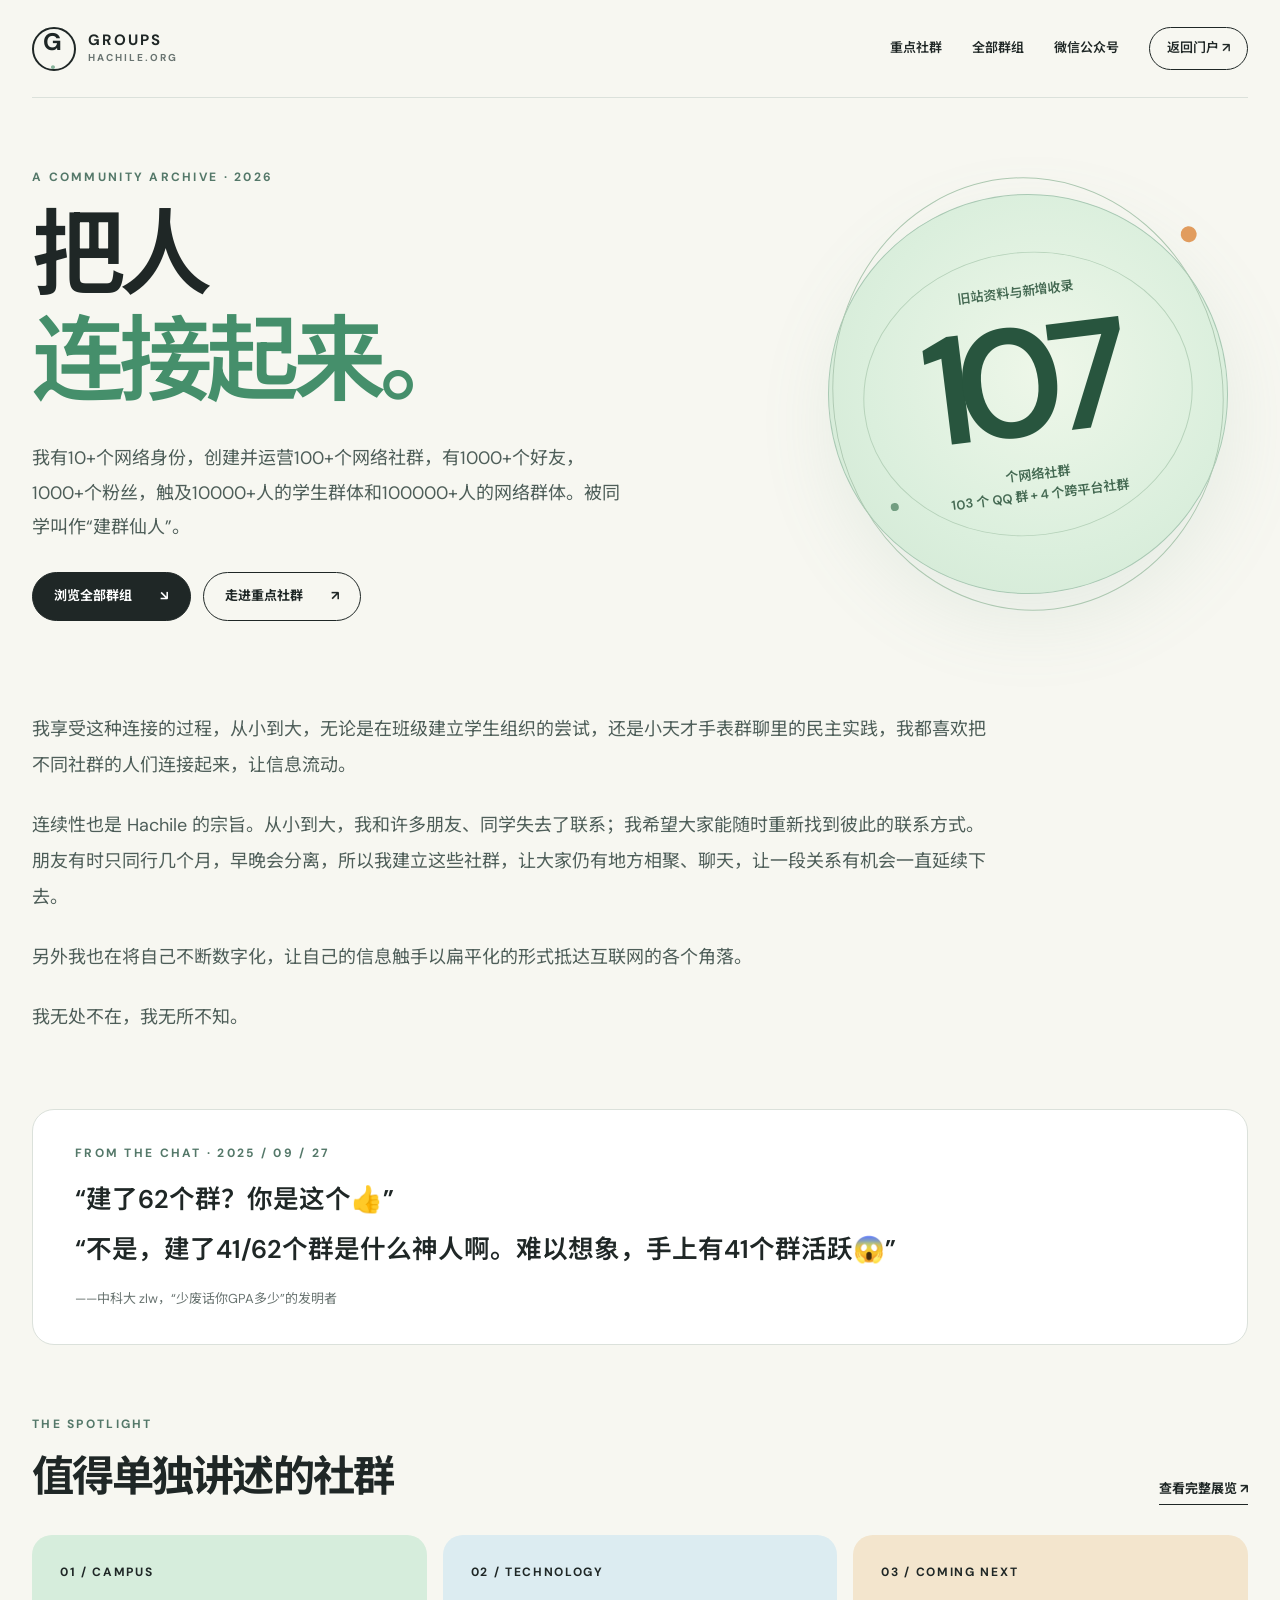
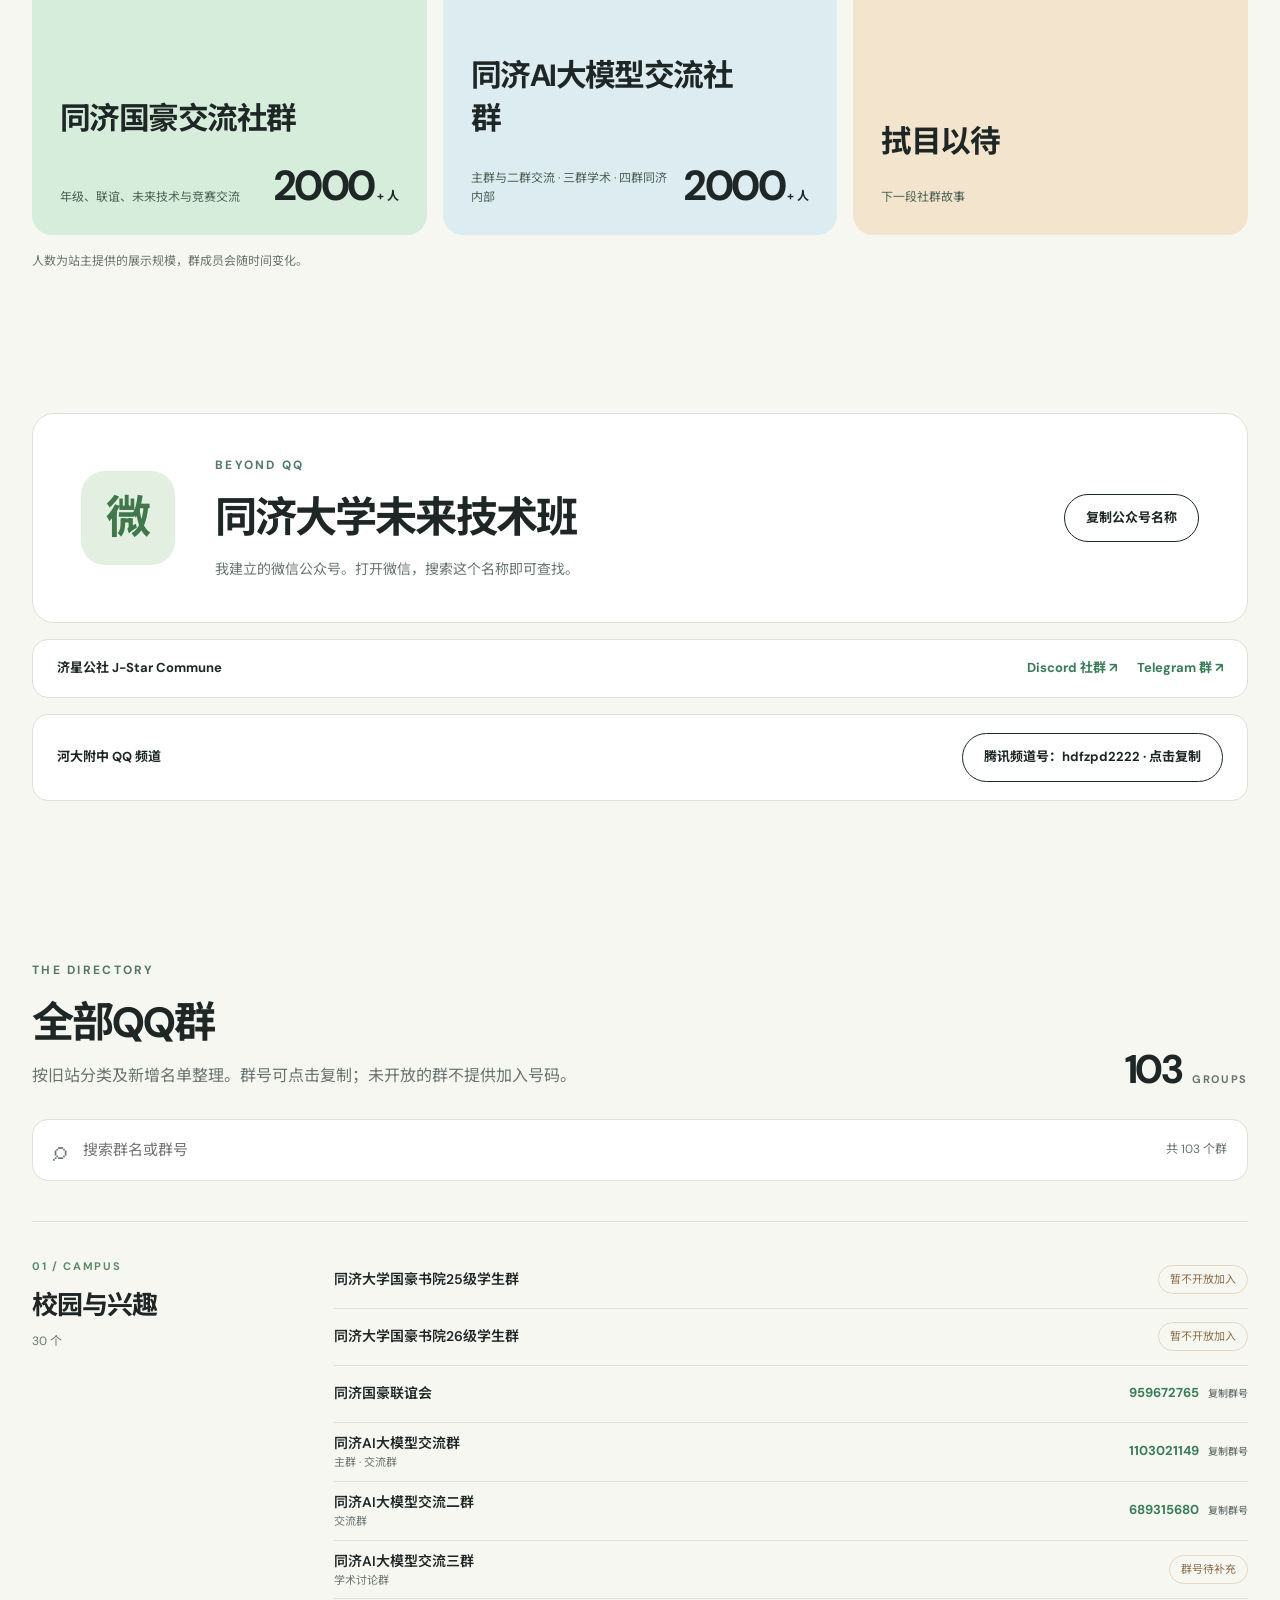
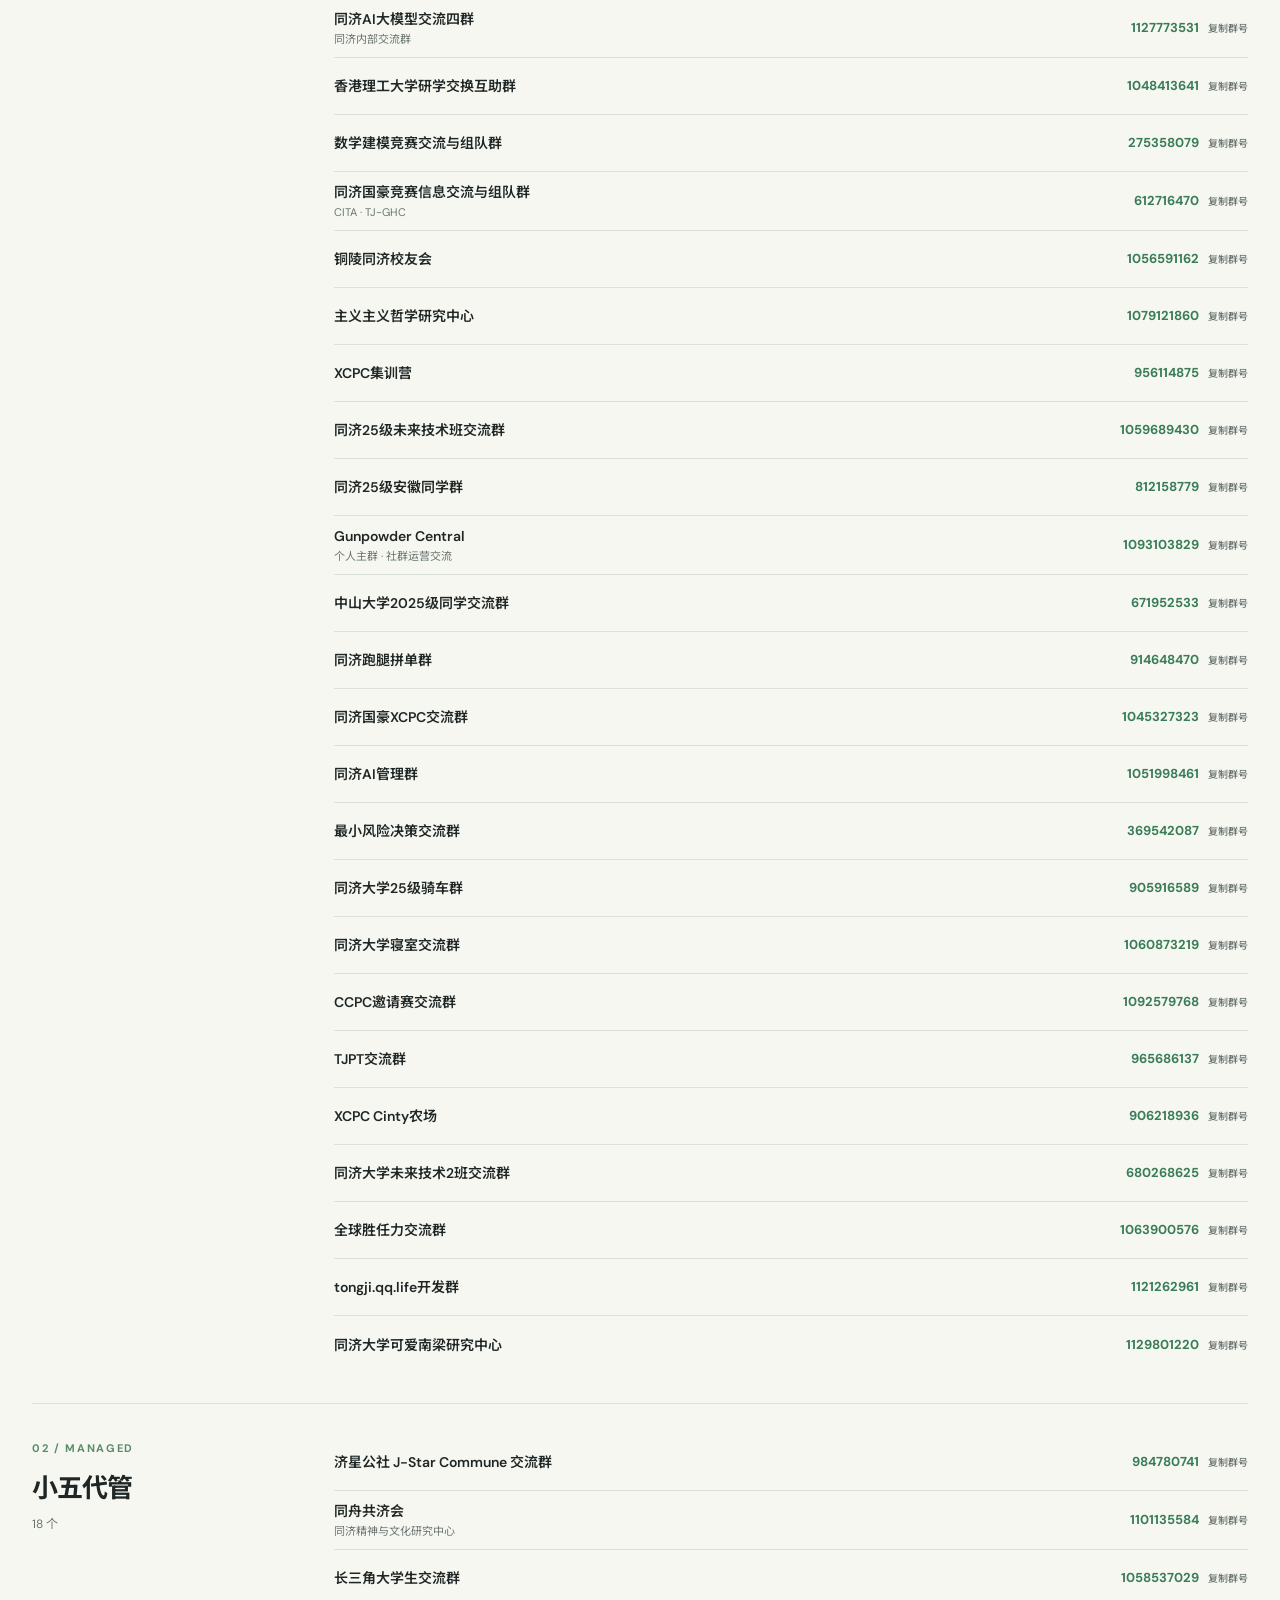
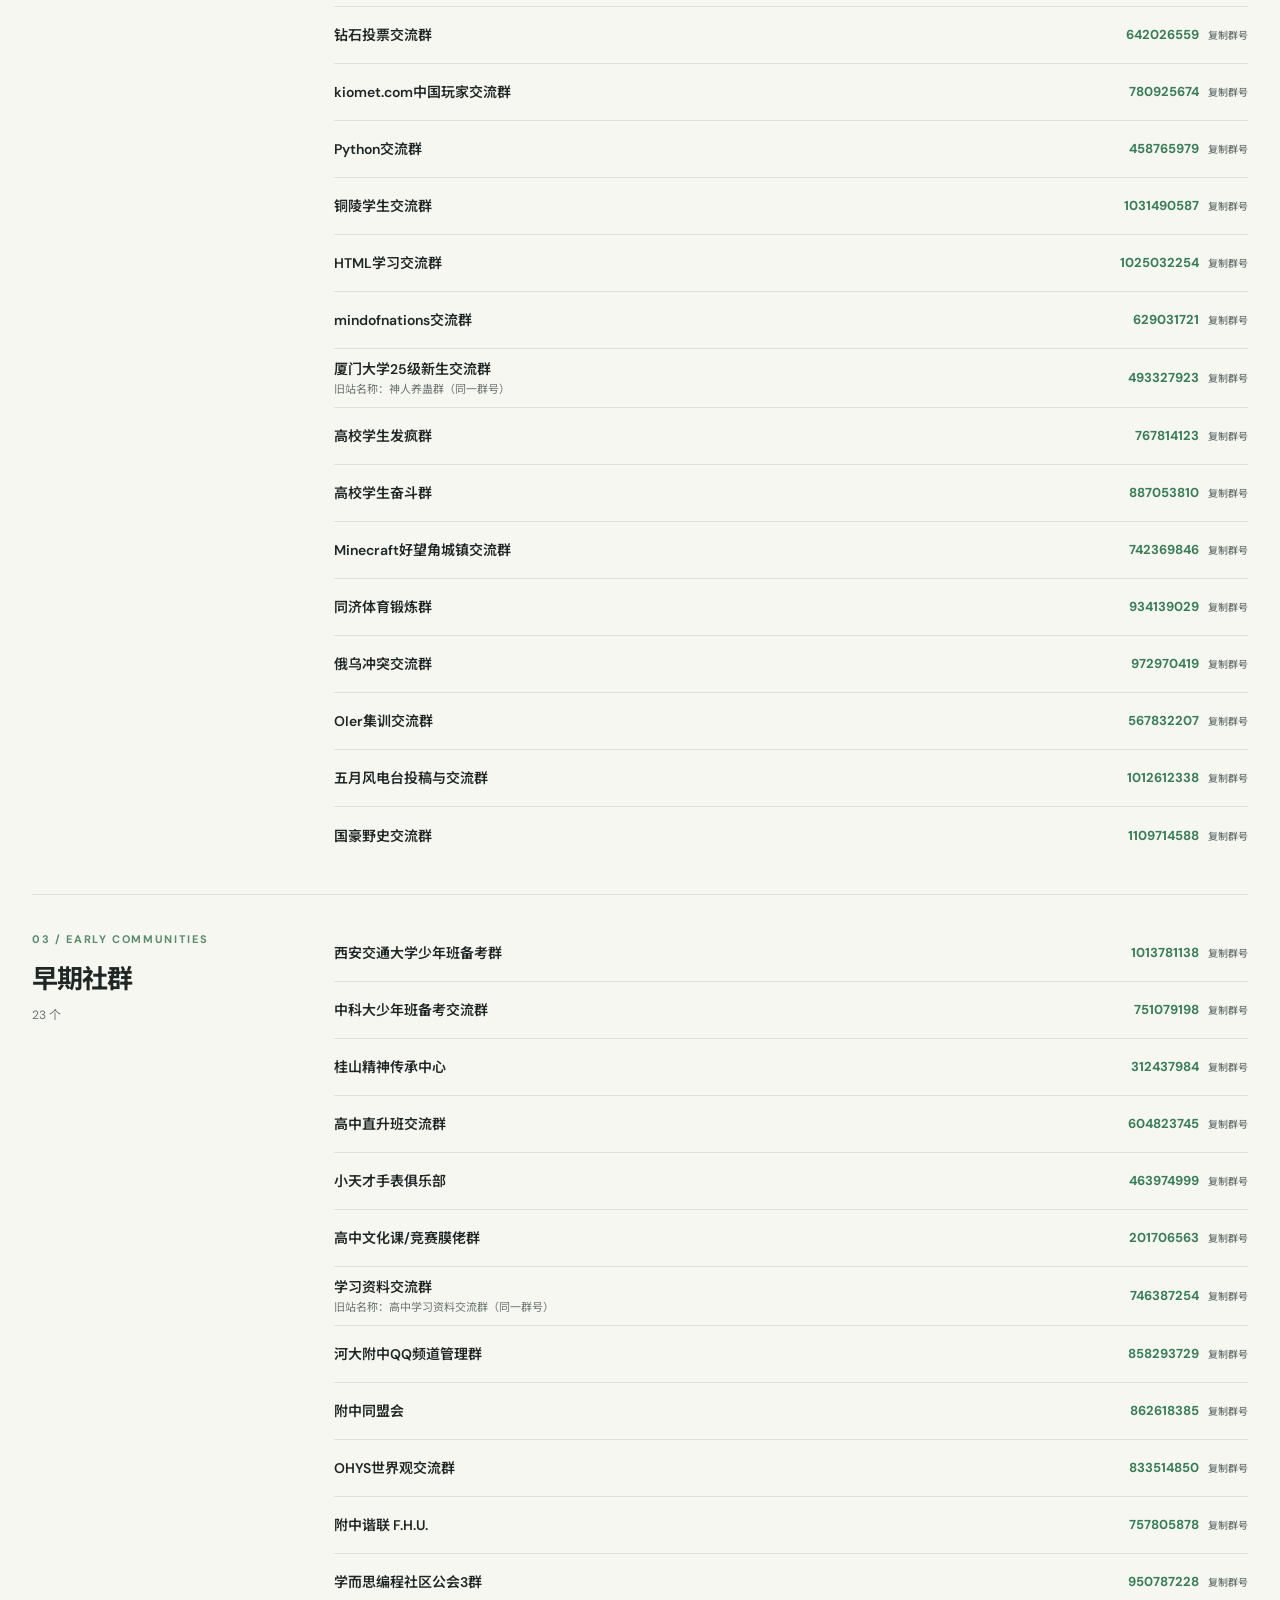
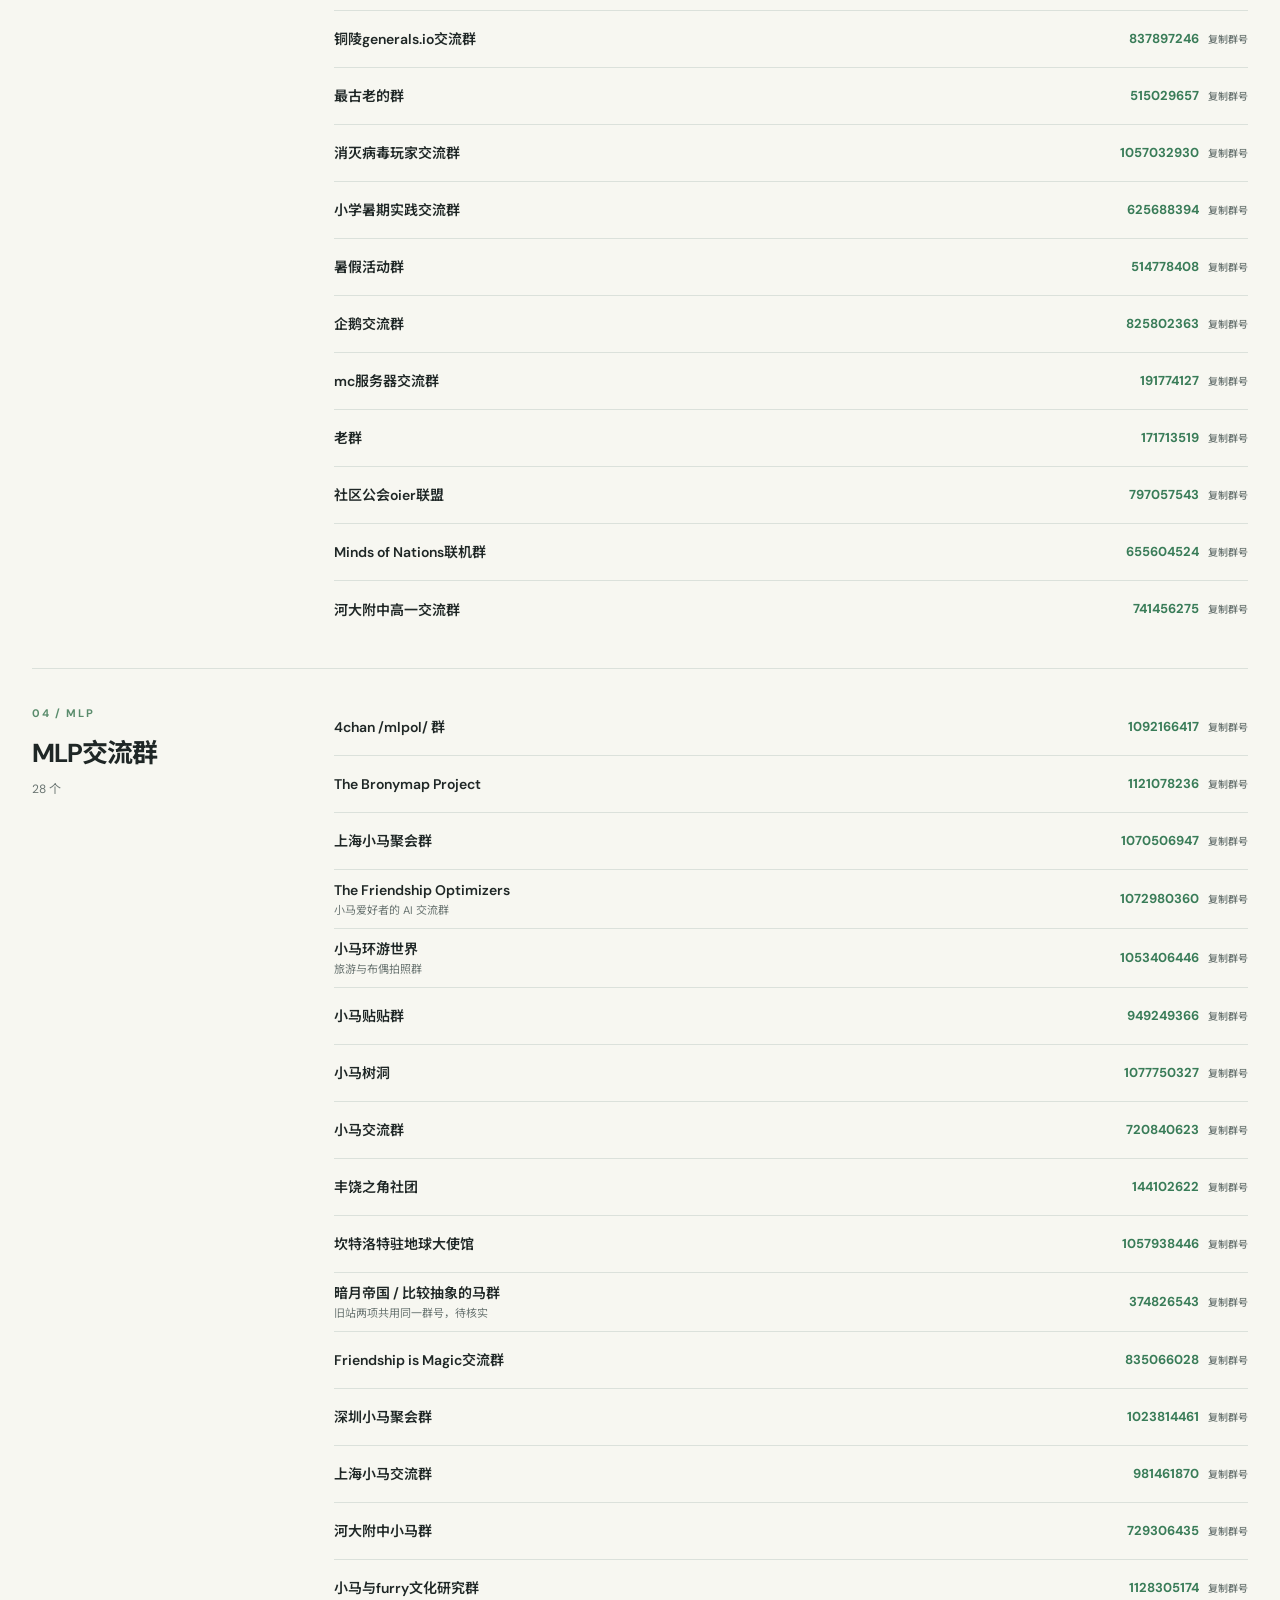
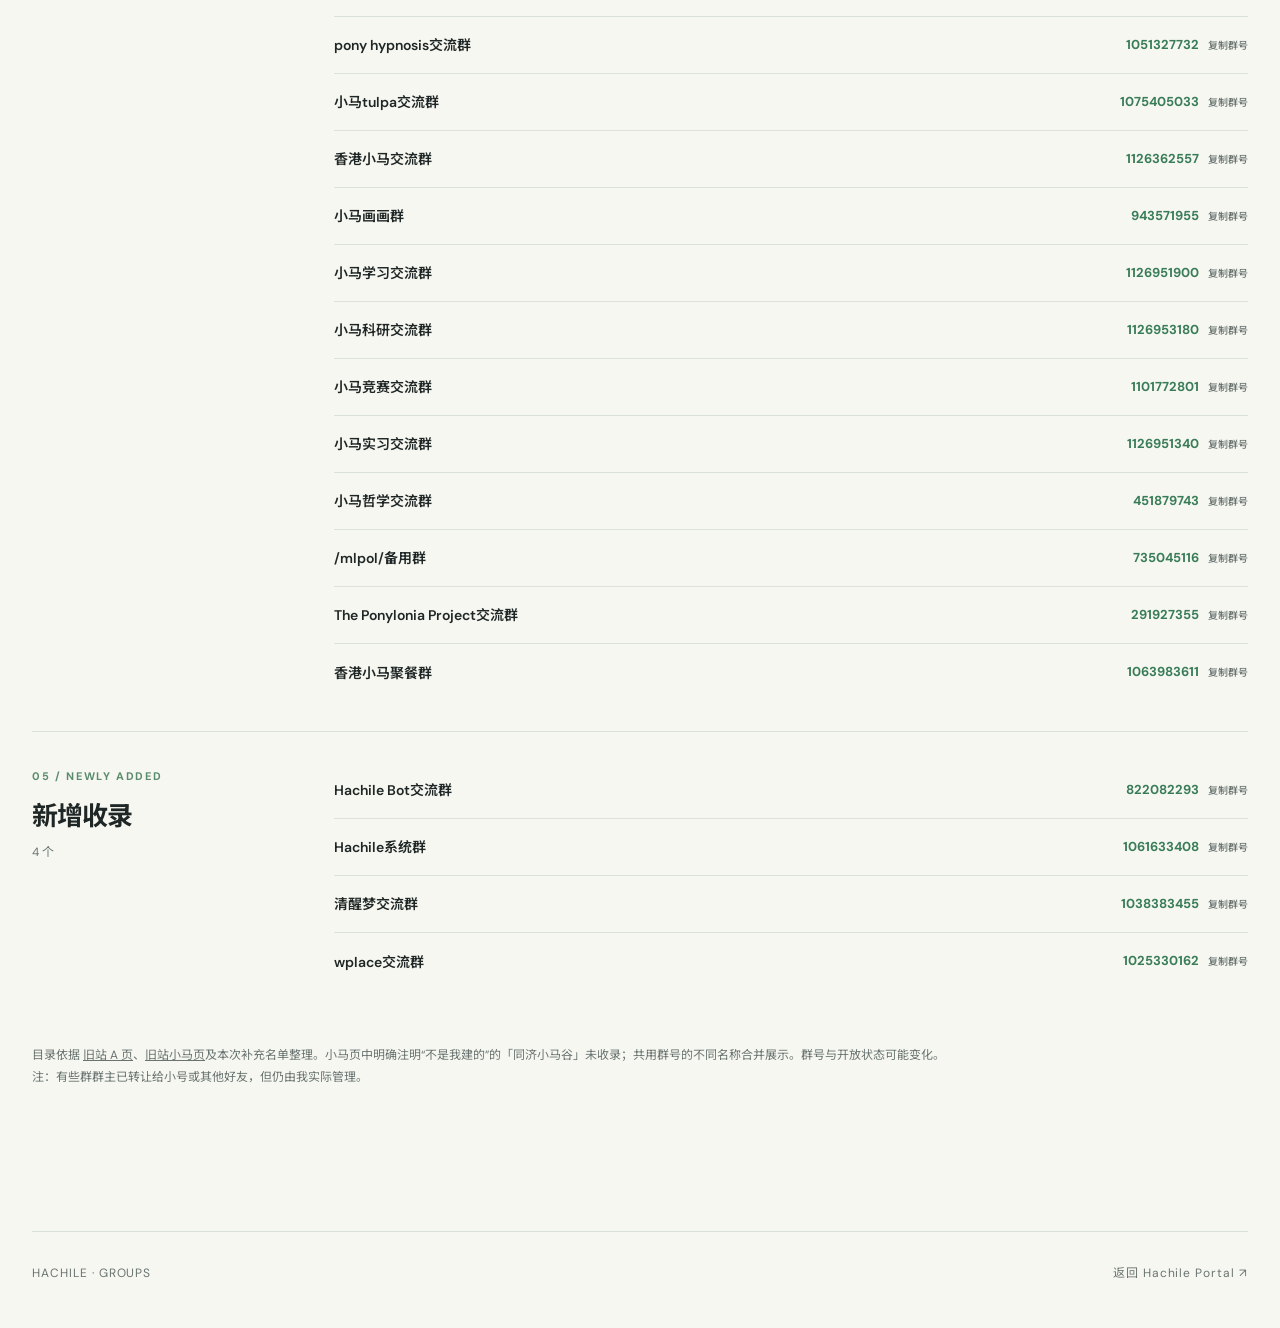
==== index.html @ d42bcf86 "Reorganize community categories and clarify AI group roles" ====
<!doctype html>
<html lang="zh-CN">
<head>
  <meta charset="utf-8">
  <meta name="viewport" content="width=device-width, initial-scale=1">
  <meta name="theme-color" content="#f4f2eb">
  <meta name="description" content="Hachile 建立的网络社群档案：校园、竞赛、兴趣与MLP交流群，另设重点社群展览。">
  <title>网络社群档案 · Hachile</title>
  <link rel="icon" type="image/svg+xml" href="/assets/favicon.svg">
  <link rel="stylesheet" href="/assets/style.css">
  <script src="/assets/app.js" defer></script>
</head>
<body>
  <header class="site-header wrap">
    <a class="brand" href="/" aria-label="网络社群档案首页"><span class="brand-mark">G<span>·</span></span><span>GROUPS<br><small>HACHILE.ORG</small></span></a>
    <nav aria-label="主导航"><a href="/featured/">重点社群</a><a href="#directory">全部群组</a><a href="#wechat">微信公众号</a><a class="home-link" href="https://hachile.org/">返回门户 ↗</a></nav>
  </header>

  <main>
    <section class="hero wrap">
      <div class="hero-copy"><p class="eyebrow">A COMMUNITY ARCHIVE · 2026</p><h1>把人<br><em>连接起来。</em></h1><p class="lead">我有10+个网络身份，创建并运营100+个网络社群，有1000+个好友，1000+个粉丝，触及10000+人的学生群体和100000+人的网络群体。被同学叫作“建群仙人”。</p><div class="hero-actions"><a class="button primary" href="#directory">浏览全部群组 <span>↘</span></a><a class="button secondary" href="/featured/">走进重点社群 <span>↗</span></a></div></div>
      <div class="hero-stat" aria-label="收录 107 个网络社群，包括 103 个 QQ 群和 4 个跨平台社群"><span class="stat-top">旧站资料与新增收录</span><strong>107</strong><span class="stat-bottom">个网络社群<br>103 个 QQ 群 + 4 个跨平台社群</span><span class="stat-orbit" aria-hidden="true"></span></div>
    </section>

    <section class="community-intro wrap" aria-label="社群运营与 Hachile 宗旨">
      <p>我享受这种连接的过程，从小到大，无论是在班级建立学生组织的尝试，还是小天才手表群聊里的民主实践，我都喜欢把不同社群的人们连接起来，让信息流动。</p>
      <p>连续性也是 Hachile 的宗旨。从小到大，我和许多朋友、同学失去了联系；我希望大家能随时重新找到彼此的联系方式。朋友有时只同行几个月，早晚会分离，所以我建立这些社群，让大家仍有地方相聚、聊天，让一段关系有机会一直延续下去。</p>
      <p>另外我也在将自己不断数字化，让自己的信息触手以扁平化的形式抵达互联网的各个角落。</p>
      <p>我无处不在，我无所不知。</p>
    </section>

    <aside class="community-quote wrap" aria-label="朋友对社群运营的评价">
      <p class="eyebrow">FROM THE CHAT · 2025 / 09 / 27</p>
      <blockquote><p>“建了62个群？你是这个👍”</p><p>“不是，建了41/62个群是什么神人啊。难以想象，手上有41个群活跃😱”</p></blockquote>
      <p class="quote-credit">——中科大 zlw，“少废话你GPA多少”的发明者</p>
    </aside>

    <section class="section wrap" id="featured">
      <div class="section-heading"><div><p class="eyebrow">THE SPOTLIGHT</p><h2>值得单独讲述的社群</h2></div><a class="text-link" href="/featured/">查看完整展览 <span>↗</span></a></div>
      <div class="featured-grid">
        <a class="feature-card green" href="/featured/#guohao"><span class="feature-index">01 / CAMPUS</span><strong>同济国豪交流社群</strong><span class="feature-bottom"><span>年级、联谊、未来技术与竞赛交流</span><b>2000<small>+ 人</small></b></span></a>
        <a class="feature-card blue" href="/featured/#ai"><span class="feature-index">02 / TECHNOLOGY</span><strong>同济AI大模型交流社群</strong><span class="feature-bottom"><span>主群与二群交流 · 三群学术 · 四群同济内部</span><b>2000<small>+ 人</small></b></span></a>
        <a class="feature-card orange" href="/featured/#social"><span class="feature-index">03 / COMING NEXT</span><strong>拭目以待</strong><span class="feature-bottom"><span>下一段社群故事</span></span></a>
      </div>
      <p class="note">人数为站主提供的展示规模，群成员会随时间变化。</p>
    </section>

    <section class="section wrap" id="wechat"><div class="wechat-card"><div class="wechat-icon" aria-hidden="true">微</div><div><p class="eyebrow">BEYOND QQ</p><h2>同济大学未来技术班</h2><p>我建立的微信公众号。打开微信，搜索这个名称即可查找。</p></div><button class="button secondary copy-button" type="button" data-copy="同济大学未来技术班">复制公众号名称</button></div>
      <div class="platform-links"><strong>济星公社 J-Star Commune</strong><a href="https://discord.gg/VujQFFxr4" target="_blank" rel="noopener noreferrer">Discord 社群 ↗</a><a href="https://t.me/+WE75QIxg57JlMWNl" target="_blank" rel="noopener noreferrer">Telegram 群 ↗</a></div>
      <div class="platform-links"><strong>河大附中 QQ 频道</strong><button class="button secondary copy-button" type="button" data-copy="hdfzpd2222">腾讯频道号：hdfzpd2222 · 点击复制</button></div>
    </section>

    <section class="section directory-section wrap" id="directory">
      <div class="section-heading"><div><p class="eyebrow">THE DIRECTORY</p><h2>全部QQ群</h2><p>按旧站分类及新增名单整理。群号可点击复制；未开放的群不提供加入号码。</p></div><span class="directory-count">103 <small>GROUPS</small></span></div>
      <label class="search"><span aria-hidden="true">⌕</span><input id="group-search" type="search" placeholder="搜索群名或群号" aria-label="搜索群名或群号" autocomplete="off"><span id="search-count" aria-live="polite">共 103 个群</span></label>

      <div class="category" id="campus"><div class="category-heading"><span>01 / CAMPUS</span><h3>校园与兴趣</h3><small>30 个</small></div><ul class="group-list">
        <li class="group"><span class="group-name">同济大学国豪书院25级学生群</span><span class="closed">暂不开放加入</span></li>
        <li class="group"><span class="group-name">同济大学国豪书院26级学生群</span><span class="closed">暂不开放加入</span></li>
        <li class="group"><span class="group-name">同济国豪联谊会</span><button class="copy-button" type="button" data-copy="959672765">959672765 <small>复制群号</small></button></li>
        <li class="group"><span class="group-name">同济AI大模型交流群 <small>主群 · 交流群</small></span><button class="copy-button" type="button" data-copy="1103021149">1103021149 <small>复制群号</small></button></li>
        <li class="group"><span class="group-name">同济AI大模型交流二群 <small>交流群</small></span><button class="copy-button" type="button" data-copy="689315680">689315680 <small>复制群号</small></button></li>
        <li class="group"><span class="group-name">同济AI大模型交流三群 <small>学术讨论群</small></span><span class="closed">群号待补充</span></li>
        <li class="group"><span class="group-name">同济AI大模型交流四群 <small>同济内部交流群</small></span><button class="copy-button" type="button" data-copy="1127773531">1127773531 <small>复制群号</small></button></li>
        <li class="group"><span class="group-name">香港理工大学研学交换互助群</span><button class="copy-button" type="button" data-copy="1048413641">1048413641 <small>复制群号</small></button></li>
        <li class="group"><span class="group-name">数学建模竞赛交流与组队群</span><button class="copy-button" type="button" data-copy="275358079">275358079 <small>复制群号</small></button></li>
        <li class="group"><span class="group-name">同济国豪竞赛信息交流与组队群 <small>CITA · TJ-GHC</small></span><button class="copy-button" type="button" data-copy="612716470">612716470 <small>复制群号</small></button></li>
        <li class="group"><span class="group-name">铜陵同济校友会</span><button class="copy-button" type="button" data-copy="1056591162">1056591162 <small>复制群号</small></button></li>
        <li class="group"><span class="group-name">主义主义哲学研究中心</span><button class="copy-button" type="button" data-copy="1079121860">1079121860 <small>复制群号</small></button></li>
        <li class="group"><span class="group-name">XCPC集训营</span><button class="copy-button" type="button" data-copy="956114875">956114875 <small>复制群号</small></button></li>
        <li class="group"><span class="group-name">同济25级未来技术班交流群</span><button class="copy-button" type="button" data-copy="1059689430">1059689430 <small>复制群号</small></button></li>
        <li class="group"><span class="group-name">同济25级安徽同学群</span><button class="copy-button" type="button" data-copy="812158779">812158779 <small>复制群号</small></button></li>
        <li class="group"><span class="group-name">Gunpowder Central <small>个人主群 · 社群运营交流</small></span><button class="copy-button" type="button" data-copy="1093103829">1093103829 <small>复制群号</small></button></li>
        <li class="group"><span class="group-name">中山大学2025级同学交流群</span><button class="copy-button" type="button" data-copy="671952533">671952533 <small>复制群号</small></button></li>
        <li class="group"><span class="group-name">同济跑腿拼单群</span><button class="copy-button" type="button" data-copy="914648470">914648470 <small>复制群号</small></button></li>
        <li class="group"><span class="group-name">同济国豪XCPC交流群</span><button class="copy-button" type="button" data-copy="1045327323">1045327323 <small>复制群号</small></button></li>
        <li class="group"><span class="group-name">同济AI管理群</span><button class="copy-button" type="button" data-copy="1051998461">1051998461 <small>复制群号</small></button></li>
        <li class="group"><span class="group-name">最小风险决策交流群</span><button class="copy-button" type="button" data-copy="369542087">369542087 <small>复制群号</small></button></li>
        <li class="group"><span class="group-name">同济大学25级骑车群</span><button class="copy-button" type="button" data-copy="905916589">905916589 <small>复制群号</small></button></li>
        <li class="group"><span class="group-name">同济大学寝室交流群</span><button class="copy-button" type="button" data-copy="1060873219">1060873219 <small>复制群号</small></button></li>
        <li class="group"><span class="group-name">CCPC邀请赛交流群</span><button class="copy-button" type="button" data-copy="1092579768">1092579768 <small>复制群号</small></button></li>
        <li class="group"><span class="group-name">TJPT交流群</span><button class="copy-button" type="button" data-copy="965686137">965686137 <small>复制群号</small></button></li>
        <li class="group"><span class="group-name">XCPC Cinty农场</span><button class="copy-button" type="button" data-copy="906218936">906218936 <small>复制群号</small></button></li>
        <li class="group"><span class="group-name">同济大学未来技术2班交流群</span><button class="copy-button" type="button" data-copy="680268625">680268625 <small>复制群号</small></button></li>
        <li class="group"><span class="group-name">全球胜任力交流群</span><button class="copy-button" type="button" data-copy="1063900576">1063900576 <small>复制群号</small></button></li>
        <li class="group"><span class="group-name">tongji.qq.life开发群</span><button class="copy-button" type="button" data-copy="1121262961">1121262961 <small>复制群号</small></button></li>
        <li class="group"><span class="group-name">同济大学可爱南梁研究中心</span><button class="copy-button" type="button" data-copy="1129801220">1129801220 <small>复制群号</small></button></li>
      </ul></div>

      <div class="category" id="managed"><div class="category-heading"><span>02 / MANAGED</span><h3>小五代管</h3><small>18 个</small></div><ul class="group-list">
        <li class="group"><span class="group-name">济星公社 J-Star Commune 交流群</span><button class="copy-button" type="button" data-copy="984780741">984780741 <small>复制群号</small></button></li>
        <li class="group"><span class="group-name">同舟共济会 <small>同济精神与文化研究中心</small></span><button class="copy-button" type="button" data-copy="1101135584">1101135584 <small>复制群号</small></button></li>
        <li class="group"><span class="group-name">长三角大学生交流群</span><button class="copy-button" type="button" data-copy="1058537029">1058537029 <small>复制群号</small></button></li>
        <li class="group"><span class="group-name">钻石投票交流群</span><button class="copy-button" type="button" data-copy="642026559">642026559 <small>复制群号</small></button></li>
        <li class="group"><span class="group-name">kiomet.com中国玩家交流群</span><button class="copy-button" type="button" data-copy="780925674">780925674 <small>复制群号</small></button></li>
        <li class="group"><span class="group-name">Python交流群</span><button class="copy-button" type="button" data-copy="458765979">458765979 <small>复制群号</small></button></li>
        <li class="group"><span class="group-name">铜陵学生交流群</span><button class="copy-button" type="button" data-copy="1031490587">1031490587 <small>复制群号</small></button></li>
        <li class="group"><span class="group-name">HTML学习交流群</span><button class="copy-button" type="button" data-copy="1025032254">1025032254 <small>复制群号</small></button></li>
        <li class="group"><span class="group-name">mindofnations交流群</span><button class="copy-button" type="button" data-copy="629031721">629031721 <small>复制群号</small></button></li>
        <li class="group"><span class="group-name">厦门大学25级新生交流群 <small>旧站名称：神人养蛊群（同一群号）</small></span><button class="copy-button" type="button" data-copy="493327923">493327923 <small>复制群号</small></button></li>
        <li class="group"><span class="group-name">高校学生发疯群</span><button class="copy-button" type="button" data-copy="767814123">767814123 <small>复制群号</small></button></li>
        <li class="group"><span class="group-name">高校学生奋斗群</span><button class="copy-button" type="button" data-copy="887053810">887053810 <small>复制群号</small></button></li>
        <li class="group"><span class="group-name">Minecraft好望角城镇交流群</span><button class="copy-button" type="button" data-copy="742369846">742369846 <small>复制群号</small></button></li>
        <li class="group"><span class="group-name">同济体育锻炼群</span><button class="copy-button" type="button" data-copy="934139029">934139029 <small>复制群号</small></button></li>
        <li class="group"><span class="group-name">俄乌冲突交流群</span><button class="copy-button" type="button" data-copy="972970419">972970419 <small>复制群号</small></button></li>
        <li class="group"><span class="group-name">OIer集训交流群</span><button class="copy-button" type="button" data-copy="567832207">567832207 <small>复制群号</small></button></li>
        <li class="group"><span class="group-name">五月风电台投稿与交流群</span><button class="copy-button" type="button" data-copy="1012612338">1012612338 <small>复制群号</small></button></li>
        <li class="group"><span class="group-name">国豪野史交流群</span><button class="copy-button" type="button" data-copy="1109714588">1109714588 <small>复制群号</small></button></li>
      </ul></div>

      <div class="category" id="school"><div class="category-heading"><span>03 / EARLY COMMUNITIES</span><h3>早期社群</h3><small>23 个</small></div><ul class="group-list">
        <li class="group"><span class="group-name">西安交通大学少年班备考群</span><button class="copy-button" type="button" data-copy="1013781138">1013781138 <small>复制群号</small></button></li>
        <li class="group"><span class="group-name">中科大少年班备考交流群</span><button class="copy-button" type="button" data-copy="751079198">751079198 <small>复制群号</small></button></li>
        <li class="group"><span class="group-name">桂山精神传承中心</span><button class="copy-button" type="button" data-copy="312437984">312437984 <small>复制群号</small></button></li>
        <li class="group"><span class="group-name">高中直升班交流群</span><button class="copy-button" type="button" data-copy="604823745">604823745 <small>复制群号</small></button></li>
        <li class="group"><span class="group-name">小天才手表俱乐部</span><button class="copy-button" type="button" data-copy="463974999">463974999 <small>复制群号</small></button></li>
        <li class="group"><span class="group-name">高中文化课/竞赛膜佬群</span><button class="copy-button" type="button" data-copy="201706563">201706563 <small>复制群号</small></button></li>
        <li class="group"><span class="group-name">学习资料交流群 <small>旧站名称：高中学习资料交流群（同一群号）</small></span><button class="copy-button" type="button" data-copy="746387254">746387254 <small>复制群号</small></button></li>
        <li class="group"><span class="group-name">河大附中QQ频道管理群</span><button class="copy-button" type="button" data-copy="858293729">858293729 <small>复制群号</small></button></li>
        <li class="group"><span class="group-name">附中同盟会</span><button class="copy-button" type="button" data-copy="862618385">862618385 <small>复制群号</small></button></li>
        <li class="group"><span class="group-name">OHYS世界观交流群</span><button class="copy-button" type="button" data-copy="833514850">833514850 <small>复制群号</small></button></li>
        <li class="group"><span class="group-name">附中谐联 F.H.U.</span><button class="copy-button" type="button" data-copy="757805878">757805878 <small>复制群号</small></button></li>
        <li class="group"><span class="group-name">学而思编程社区公会3群</span><button class="copy-button" type="button" data-copy="950787228">950787228 <small>复制群号</small></button></li>
        <li class="group"><span class="group-name">铜陵generals.io交流群</span><button class="copy-button" type="button" data-copy="837897246">837897246 <small>复制群号</small></button></li>
        <li class="group"><span class="group-name">最古老的群</span><button class="copy-button" type="button" data-copy="515029657">515029657 <small>复制群号</small></button></li>
        <li class="group"><span class="group-name">消灭病毒玩家交流群</span><button class="copy-button" type="button" data-copy="1057032930">1057032930 <small>复制群号</small></button></li>
        <li class="group"><span class="group-name">小学暑期实践交流群</span><button class="copy-button" type="button" data-copy="625688394">625688394 <small>复制群号</small></button></li>
        <li class="group"><span class="group-name">暑假活动群</span><button class="copy-button" type="button" data-copy="514778408">514778408 <small>复制群号</small></button></li>
        <li class="group"><span class="group-name">企鹅交流群</span><button class="copy-button" type="button" data-copy="825802363">825802363 <small>复制群号</small></button></li>
        <li class="group"><span class="group-name">mc服务器交流群</span><button class="copy-button" type="button" data-copy="191774127">191774127 <small>复制群号</small></button></li>
        <li class="group"><span class="group-name">老群</span><button class="copy-button" type="button" data-copy="171713519">171713519 <small>复制群号</small></button></li>
        <li class="group"><span class="group-name">社区公会oier联盟</span><button class="copy-button" type="button" data-copy="797057543">797057543 <small>复制群号</small></button></li>
        <li class="group"><span class="group-name">Minds of Nations联机群</span><button class="copy-button" type="button" data-copy="655604524">655604524 <small>复制群号</small></button></li>
        <li class="group"><span class="group-name">河大附中高一交流群</span><button class="copy-button" type="button" data-copy="741456275">741456275 <small>复制群号</small></button></li>
      </ul></div>

      <div class="category" id="pony"><div class="category-heading"><span>04 / MLP</span><h3>MLP交流群</h3><small>28 个</small></div><ul class="group-list">
        <li class="group"><span class="group-name">4chan /mlpol/ 群</span><button class="copy-button" type="button" data-copy="1092166417">1092166417 <small>复制群号</small></button></li>
        <li class="group"><span class="group-name">The Bronymap Project</span><button class="copy-button" type="button" data-copy="1121078236">1121078236 <small>复制群号</small></button></li>
        <li class="group"><span class="group-name">上海小马聚会群</span><button class="copy-button" type="button" data-copy="1070506947">1070506947 <small>复制群号</small></button></li>
        <li class="group"><span class="group-name">The Friendship Optimizers <small>小马爱好者的 AI 交流群</small></span><button class="copy-button" type="button" data-copy="1072980360">1072980360 <small>复制群号</small></button></li>
        <li class="group"><span class="group-name">小马环游世界 <small>旅游与布偶拍照群</small></span><button class="copy-button" type="button" data-copy="1053406446">1053406446 <small>复制群号</small></button></li>
        <li class="group"><span class="group-name">小马贴贴群</span><button class="copy-button" type="button" data-copy="949249366">949249366 <small>复制群号</small></button></li>
        <li class="group"><span class="group-name">小马树洞</span><button class="copy-button" type="button" data-copy="1077750327">1077750327 <small>复制群号</small></button></li>
        <li class="group"><span class="group-name">小马交流群</span><button class="copy-button" type="button" data-copy="720840623">720840623 <small>复制群号</small></button></li>
        <li class="group"><span class="group-name">丰饶之角社团</span><button class="copy-button" type="button" data-copy="144102622">144102622 <small>复制群号</small></button></li>
        <li class="group"><span class="group-name">坎特洛特驻地球大使馆</span><button class="copy-button" type="button" data-copy="1057938446">1057938446 <small>复制群号</small></button></li>
        <li class="group"><span class="group-name">暗月帝国 / 比较抽象的马群 <small>旧站两项共用同一群号，待核实</small></span><button class="copy-button" type="button" data-copy="374826543">374826543 <small>复制群号</small></button></li>
        <li class="group"><span class="group-name">Friendship is Magic交流群</span><button class="copy-button" type="button" data-copy="835066028">835066028 <small>复制群号</small></button></li>
        <li class="group"><span class="group-name">深圳小马聚会群</span><button class="copy-button" type="button" data-copy="1023814461">1023814461 <small>复制群号</small></button></li>
        <li class="group"><span class="group-name">上海小马交流群</span><button class="copy-button" type="button" data-copy="981461870">981461870 <small>复制群号</small></button></li>
        <li class="group"><span class="group-name">河大附中小马群</span><button class="copy-button" type="button" data-copy="729306435">729306435 <small>复制群号</small></button></li>
        <li class="group"><span class="group-name">小马与furry文化研究群</span><button class="copy-button" type="button" data-copy="1128305174">1128305174 <small>复制群号</small></button></li>
        <li class="group"><span class="group-name">pony hypnosis交流群</span><button class="copy-button" type="button" data-copy="1051327732">1051327732 <small>复制群号</small></button></li>
        <li class="group"><span class="group-name">小马tulpa交流群</span><button class="copy-button" type="button" data-copy="1075405033">1075405033 <small>复制群号</small></button></li>
        <li class="group"><span class="group-name">香港小马交流群</span><button class="copy-button" type="button" data-copy="1126362557">1126362557 <small>复制群号</small></button></li>
        <li class="group"><span class="group-name">小马画画群</span><button class="copy-button" type="button" data-copy="943571955">943571955 <small>复制群号</small></button></li>
        <li class="group"><span class="group-name">小马学习交流群</span><button class="copy-button" type="button" data-copy="1126951900">1126951900 <small>复制群号</small></button></li>
        <li class="group"><span class="group-name">小马科研交流群</span><button class="copy-button" type="button" data-copy="1126953180">1126953180 <small>复制群号</small></button></li>
        <li class="group"><span class="group-name">小马竞赛交流群</span><button class="copy-button" type="button" data-copy="1101772801">1101772801 <small>复制群号</small></button></li>
        <li class="group"><span class="group-name">小马实习交流群</span><button class="copy-button" type="button" data-copy="1126951340">1126951340 <small>复制群号</small></button></li>
        <li class="group"><span class="group-name">小马哲学交流群</span><button class="copy-button" type="button" data-copy="451879743">451879743 <small>复制群号</small></button></li>
        <li class="group"><span class="group-name">/mlpol/备用群</span><button class="copy-button" type="button" data-copy="735045116">735045116 <small>复制群号</small></button></li>
        <li class="group"><span class="group-name">The Ponylonia Project交流群</span><button class="copy-button" type="button" data-copy="291927355">291927355 <small>复制群号</small></button></li>
        <li class="group"><span class="group-name">香港小马聚餐群</span><button class="copy-button" type="button" data-copy="1063983611">1063983611 <small>复制群号</small></button></li>
      </ul></div>
      <div class="category" id="added"><div class="category-heading"><span>05 / NEWLY ADDED</span><h3>新增收录</h3><small>4 个</small></div><ul class="group-list">
        <li class="group"><span class="group-name">Hachile Bot交流群</span><button class="copy-button" type="button" data-copy="822082293">822082293 <small>复制群号</small></button></li>
        <li class="group"><span class="group-name">Hachile系统群</span><button class="copy-button" type="button" data-copy="1061633408">1061633408 <small>复制群号</small></button></li>
        <li class="group"><span class="group-name">清醒梦交流群</span><button class="copy-button" type="button" data-copy="1038383455">1038383455 <small>复制群号</small></button></li>
        <li class="group"><span class="group-name">wplace交流群</span><button class="copy-button" type="button" data-copy="1025330162">1025330162 <small>复制群号</small></button></li>
      </ul></div>
      <p class="directory-note">目录依据 <a href="https://old.hachile.org/gunpowder/">旧站 A 页</a>、<a href="https://old.hachile.org/skyblue/">旧站小马页</a>及本次补充名单整理。小马页中明确注明“不是我建的”的「同济小马谷」未收录；共用群号的不同名称合并展示。群号与开放状态可能变化。<br>注：有些群群主已转让给小号或其他好友，但仍由我实际管理。</p>
    </section>
  </main>
  <footer class="site-footer wrap"><span>HACHILE · GROUPS</span><a href="https://hachile.org/">返回 Hachile Portal ↗</a></footer>
  <div id="toast" class="toast" role="status" aria-live="polite"></div>
</body>
</html>
---- assets/style.css ----
@import url('https://fonts.googleapis.com/css2?family=DM+Sans:wght@400;500;600;700&family=Noto+Sans+SC:wght@400;500;600;700&display=swap');

:root{color-scheme:light;--paper:#f7f7f1;--ink:#1f2726;--muted:#697471;--line:#dbe1db;--green:#d6eddc;--blue:#dcecf1;--orange:#f3e5cd;--max:1240px}
*{box-sizing:border-box}
html{scroll-behavior:smooth}
body{margin:0;background:var(--paper);color:var(--ink);font-family:'DM Sans','Noto Sans SC',sans-serif;line-height:1.6}
a{color:inherit;text-decoration:none}
button,input{font:inherit}
button{cursor:pointer}
.wrap{width:min(calc(100% - 64px),var(--max));margin-inline:auto}
.site-header{height:98px;display:flex;align-items:center;justify-content:space-between;border-bottom:1px solid var(--line);gap:24px}
.brand{display:flex;align-items:center;gap:12px;font-weight:700;letter-spacing:.15em;line-height:1.05;font-size:15px}
.brand small{font-size:10px;letter-spacing:.2em;color:var(--muted)}
.brand-mark{display:grid;place-items:center;width:44px;height:44px;border:2px solid var(--ink);border-radius:50%;font-size:24px;letter-spacing:-.12em;padding-right:5px}
.brand-mark span{color:#87b49c}
nav{display:flex;align-items:center;gap:30px;font-size:13px;font-weight:600}
nav a:hover,.text-link:hover,.site-footer a:hover{color:#398965}
.home-link{border:1px solid var(--ink);border-radius:50px;padding:10px 17px;white-space:nowrap}
.hero{min-height:585px;display:grid;grid-template-columns:1.25fr .75fr;align-items:center;gap:40px;padding-block:70px 90px}
.eyebrow{font-size:12px;font-weight:700;letter-spacing:.19em;color:#547869;text-transform:uppercase;margin:0 0 16px}
h1,h2,h3,p{margin-top:0}
.hero h1,.exhibit-intro h1{font-size:clamp(60px,7.3vw,105px);line-height:1.13;letter-spacing:-.065em;font-weight:600;margin:0 0 27px}
h1 em{font-style:normal;color:#458f6b}
.lead{font-size:18px;line-height:1.9;color:#4e5e59;max-width:600px;margin-bottom:28px}
.hero-actions{display:flex;flex-wrap:wrap;gap:12px}
.button{display:inline-flex;align-items:center;justify-content:center;gap:28px;border-radius:50px;padding:13px 21px;min-height:48px;font-size:13px;font-weight:700;border:1px solid var(--ink);transition:transform .2s,background .2s}
.button:hover{transform:translateY(-3px)}
.button.primary{background:var(--ink);color:white}
.button.secondary{background:transparent;color:var(--ink)}
.hero-stat{position:relative;isolation:isolate;width:min(100%,400px);aspect-ratio:1;margin-inline:auto;border:1px solid #a9c9b4;border-radius:50%;background:radial-gradient(circle at 55% 45%,#eef7e9 0,#dbefdd 58%,#d0e7d3 100%);display:flex;flex-direction:column;align-items:center;justify-content:center;box-shadow:0 28px 75px #7aab8c20;transform:rotate(-7deg)}
.hero-stat:before,.hero-stat:after{content:'';position:absolute;border:1px solid #adc8b1;border-radius:50%;inset:-18px;z-index:-1;transform:scaleX(.9)}
.hero-stat:after{inset:34px;border-color:#b7d3bb;transform:scaleY(.86)}
.stat-top,.stat-bottom{text-align:center;font-size:13px;line-height:1.65;font-weight:600;color:#456a53}
.hero-stat strong{font-size:clamp(100px,12vw,176px);line-height:1.05;letter-spacing:-.09em;font-weight:600;color:#28553e;margin-right:12px}
.stat-orbit{position:absolute;width:16px;height:16px;background:#e19c5e;border-radius:50%;right:3%;top:13%;box-shadow:-325px 235px 0 -4px #729e81}
.community-intro{padding-bottom:50px;font-size:clamp(15px,1.5vw,18px);line-height:2;color:#4e5e59}
.community-intro p{max-width:960px;margin-bottom:24px}
.community-quote{border:1px solid var(--line);border-radius:22px;background:#fff;padding:34px 42px}
.community-quote blockquote{margin:0;font-size:clamp(18px,2vw,26px);line-height:1.65;font-weight:600}
.community-quote blockquote p{margin:0 0 8px}
.quote-credit{margin:18px 0 0;color:var(--muted);font-size:13px}
.section{padding-block:70px}
.section-heading{display:flex;align-items:end;justify-content:space-between;gap:22px;margin-bottom:30px}
.section-heading h2,.wechat-card h2{font-size:clamp(30px,3.3vw,46px);line-height:1.3;letter-spacing:-.045em;margin:0}
.section-heading p:not(.eyebrow){color:var(--muted);margin:12px 0 0}
.text-link{font-size:13px;font-weight:700;border-bottom:1px solid currentColor;padding-bottom:4px;white-space:nowrap}
.featured-grid{display:grid;grid-template-columns:repeat(3,1fr);gap:16px}
.feature-card{min-height:300px;border-radius:20px;padding:28px;display:flex;flex-direction:column;justify-content:space-between;transition:transform .2s,box-shadow .2s}
.feature-card:hover{transform:translateY(-6px);box-shadow:0 18px 36px #243d2b19}
.green{background:var(--green)}.blue{background:var(--blue)}.orange{background:var(--orange)}
.feature-index{font-size:12px;letter-spacing:.14em;font-weight:700}
.feature-card strong{font-size:clamp(22px,2.4vw,32px);line-height:1.38;letter-spacing:-.05em;max-width:9em;margin-top:auto}
.feature-bottom{display:flex;align-items:end;justify-content:space-between;gap:12px;margin-top:25px;font-size:12px;color:#4d6255}
.feature-bottom b{font-size:42px;line-height:1;letter-spacing:-.06em;color:var(--ink);white-space:nowrap}
.feature-bottom small{font-size:12px;letter-spacing:0;margin-left:3px}
.note,.directory-note{color:var(--muted);font-size:12px;line-height:1.8}
.section>.note{margin:16px 0 0}
.wechat-card{display:grid;grid-template-columns:100px 1fr auto;align-items:center;gap:34px;padding:42px 48px;border:1px solid var(--line);border-radius:22px;background:#fff}
.wechat-icon{display:grid;place-items:center;width:94px;height:94px;border-radius:24px;background:#e2efe1;color:#40784c;font-size:45px;font-weight:700}
.wechat-card p:not(.eyebrow){color:var(--muted);margin:12px 0 0;font-size:14px}
.wechat-card .button{white-space:nowrap}
.platform-links{display:flex;align-items:center;flex-wrap:wrap;gap:12px 20px;margin-top:16px;padding:18px 24px;border:1px solid var(--line);border-radius:16px;background:#fff;font-size:13px}
.platform-links strong{margin-right:auto}.platform-links a{color:#397c58;font-weight:700;white-space:nowrap}.platform-links a:hover{text-decoration:underline}
.directory-section{padding-top:90px;padding-bottom:130px}
.directory-count{font-size:40px;line-height:1;letter-spacing:-.06em;font-weight:700;white-space:nowrap}
.directory-count small{font-size:11px;letter-spacing:.15em;color:var(--muted);margin-left:5px}
.search{display:flex;align-items:center;gap:14px;background:#fff;border:1px solid var(--line);border-radius:16px;padding:12px 20px;margin-bottom:40px;min-height:62px}
.search>span:first-child{font-size:27px;line-height:1;color:var(--muted)}
.search input{min-width:0;flex:1;border:0;outline:0;background:transparent;color:var(--ink);font-size:15px}
.search:focus-within{border-color:#63a679;box-shadow:0 0 0 3px #9ed1a442}
.search #search-count{font-size:12px;color:var(--muted);white-space:nowrap}
.category{display:grid;grid-template-columns:260px 1fr;gap:42px;padding:30px 0;border-top:1px solid var(--line)}
.category-heading{position:sticky;top:24px;align-self:start}
.category-heading>span{font-size:11px;font-weight:700;letter-spacing:.15em;color:#5a8c6c}
.category-heading h3{font-size:26px;margin:8px 0 0;letter-spacing:-.04em}
.category-heading small{font-size:12px;color:var(--muted)}
.group-list{list-style:none;padding:0;margin:0}
.group{min-height:57px;display:flex;align-items:center;justify-content:space-between;gap:18px;border-bottom:1px solid var(--line);padding:9px 0;font-size:14px}
.group:last-child{border-bottom:0}
.group-name{font-weight:600}
.group-name small{display:block;font-weight:400;font-size:11px;color:var(--muted)}
.group button{border:0;background:none;padding:7px 0 7px 12px;color:#397c58;font-size:13px;font-weight:700;white-space:nowrap}
.group button:hover{text-decoration:underline}
.group button small{font-size:10px;font-weight:500;color:var(--muted);margin-left:6px}
.closed{font-size:11px;color:#8c6f4c;border:1px solid #e5d7c2;border-radius:30px;padding:5px 11px;white-space:nowrap}
.directory-note{margin-top:25px}.directory-note a{text-decoration:underline}
.site-footer{border-top:1px solid var(--line);padding:32px 0 45px;display:flex;justify-content:space-between;gap:18px;font-size:12px;color:var(--muted);letter-spacing:.08em}
.toast{position:fixed;left:50%;bottom:28px;transform:translate(-50%,20px);background:var(--ink);color:white;border-radius:30px;padding:10px 18px;font-size:13px;opacity:0;pointer-events:none;transition:opacity .2s,transform .2s;z-index:5;white-space:nowrap}
.toast.visible{opacity:1;transform:translate(-50%,0)}
.exhibit-page{padding-block:95px 125px}
.exhibit-intro{max-width:800px;margin-bottom:70px}.exhibit-intro h1{font-size:clamp(52px,6.1vw,84px)}
.exhibit-intro .note{margin-top:-8px}
.exhibit{display:grid;grid-template-columns:270px 1fr;min-height:345px;border-radius:24px;overflow:hidden;margin-bottom:20px}
.exhibit-side{padding:35px;display:flex;flex-direction:column;justify-content:space-between;border-right:1px solid #253d2f22}
.exhibit-side>span{font-size:12px;font-weight:700;letter-spacing:.15em}
.exhibit-side strong{font-size:clamp(60px,5vw,72px);line-height:1;letter-spacing:-.09em;font-weight:600;white-space:nowrap}.exhibit-side small{font-size:17px;letter-spacing:0;margin-left:5px}
.exhibit-main{padding:55px 60px;align-self:center}.exhibit-main h2{font-size:clamp(30px,3.2vw,48px);letter-spacing:-.05em;line-height:1.3;margin:0 0 15px}.exhibit-main>p:not(.eyebrow){max-width:690px;color:#52645a;font-size:15px;line-height:1.9;margin-bottom:24px}
.exhibit-status{display:inline-block;border:1px solid #8eaa92;border-radius:30px;padding:9px 18px;font-size:12px;font-weight:700}
.exhibit-end{display:flex;align-items:center;justify-content:space-between;gap:20px;padding-top:60px;font-size:19px;font-weight:600}.exhibit-end p{margin:0}
[hidden]{display:none!important}
@media(max-width:900px){.wrap{width:min(calc(100% - 40px),var(--max))}.site-header{height:auto;min-height:85px;align-items:flex-start;padding-block:18px}nav{gap:15px;flex-wrap:wrap;justify-content:flex-end}.hero{min-height:0;grid-template-columns:1fr .7fr;padding-block:80px}.hero-stat{max-width:300px}.wechat-card{grid-template-columns:80px 1fr;gap:22px;padding:30px}.wechat-icon{width:80px;height:80px}.wechat-card .button{grid-column:2;justify-self:start}.category{grid-template-columns:200px 1fr;gap:22px}}
@media(max-width:650px){.wrap{width:min(calc(100% - 34px),var(--max))}.site-header{display:block}.brand{width:max-content}.site-header nav{justify-content:flex-start;margin-top:17px;gap:12px 18px;font-size:11px}.home-link{padding:6px 10px}.hero{display:flex;flex-direction:column;align-items:stretch;gap:45px;padding-block:70px 50px}.hero h1{font-size:clamp(58px,15vw,83px)}.lead{font-size:15px}.hero-stat{width:min(70vw,280px)}.hero-stat strong{font-size:120px}.stat-orbit{box-shadow:none}.community-quote{padding:25px}.section{padding-block:50px}.section-heading{align-items:start}.section-heading h2,.wechat-card h2{font-size:29px}.text-link{font-size:11px;margin-top:8px}.featured-grid{grid-template-columns:1fr}.feature-card{min-height:210px;padding:24px}.feature-card strong{font-size:27px;max-width:none}.feature-bottom{margin-top:10px}.wechat-card{grid-template-columns:60px 1fr;gap:17px;padding:23px}.wechat-icon{width:60px;height:60px;font-size:30px;border-radius:17px}.wechat-card .button{grid-column:1/-1}.directory-section{padding-bottom:85px}.directory-count{font-size:29px}.directory-count small{display:block;margin:4px 0 0;font-size:9px}.search{min-height:55px;margin-bottom:20px}.category{display:block;padding:27px 0}.category-heading{position:static;margin-bottom:16px}.category-heading h3{font-size:22px}.group{font-size:12px}.group button{font-size:11px}.group button small{display:none}.group-name small{font-size:10px}.closed{font-size:10px}.site-footer{padding-block:25px}.exhibit-page{padding-block:65px 85px}.exhibit-intro{margin-bottom:43px}.exhibit-intro h1{font-size:48px}.exhibit{display:block;min-height:0}.exhibit-side{border-right:0;border-bottom:1px solid #253d2f22;padding:23px;flex-direction:row;align-items:center}.exhibit-side strong{font-size:67px}.exhibit-side small{font-size:15px}.exhibit-main{padding:30px 24px 37px}.exhibit-main h2{font-size:29px}.exhibit-main>p:not(.eyebrow){font-size:13px}.exhibit-end{display:block;padding-top:30px;font-size:16px}.exhibit-end .button{margin-top:16px}}
@media(max-width:650px){.exhibit-side{flex-wrap:wrap;gap:16px}}
@media(prefers-reduced-motion:reduce){html{scroll-behavior:auto}*,*:before,*:after{transition:none!important}}
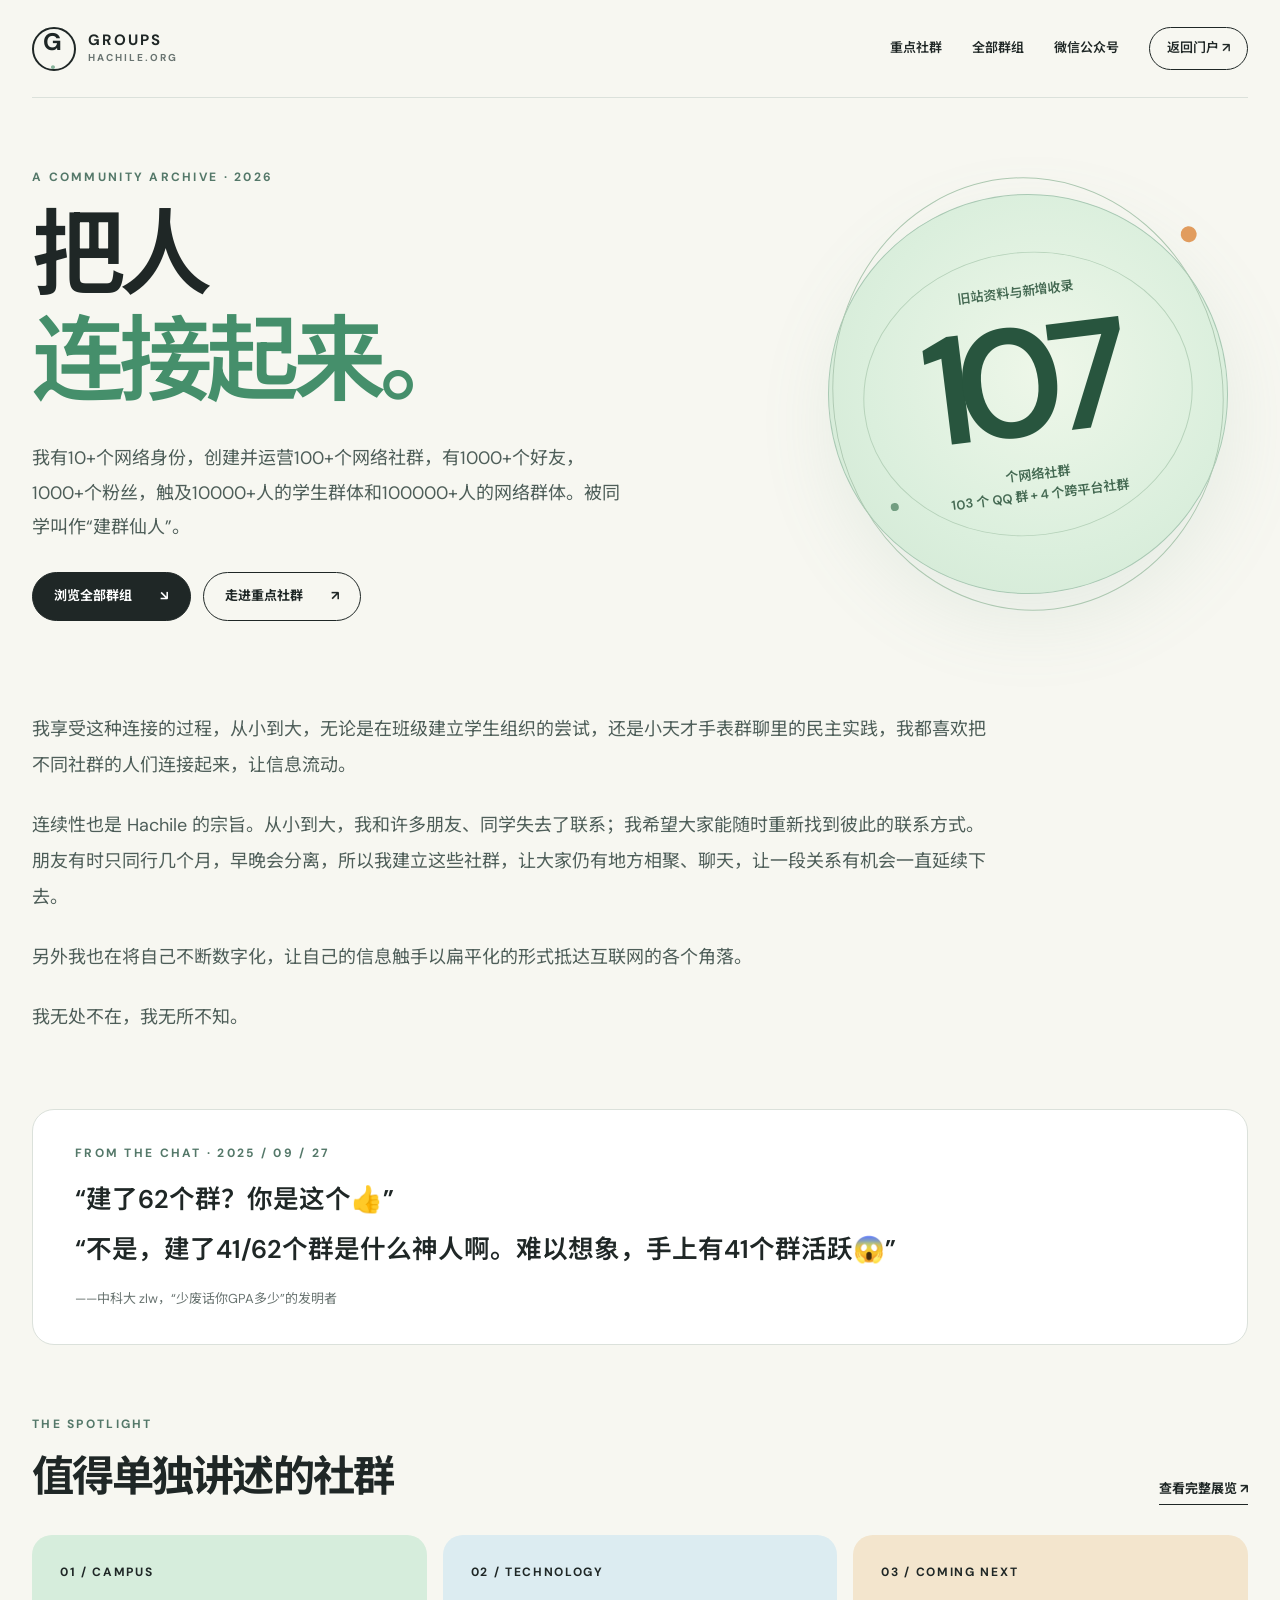
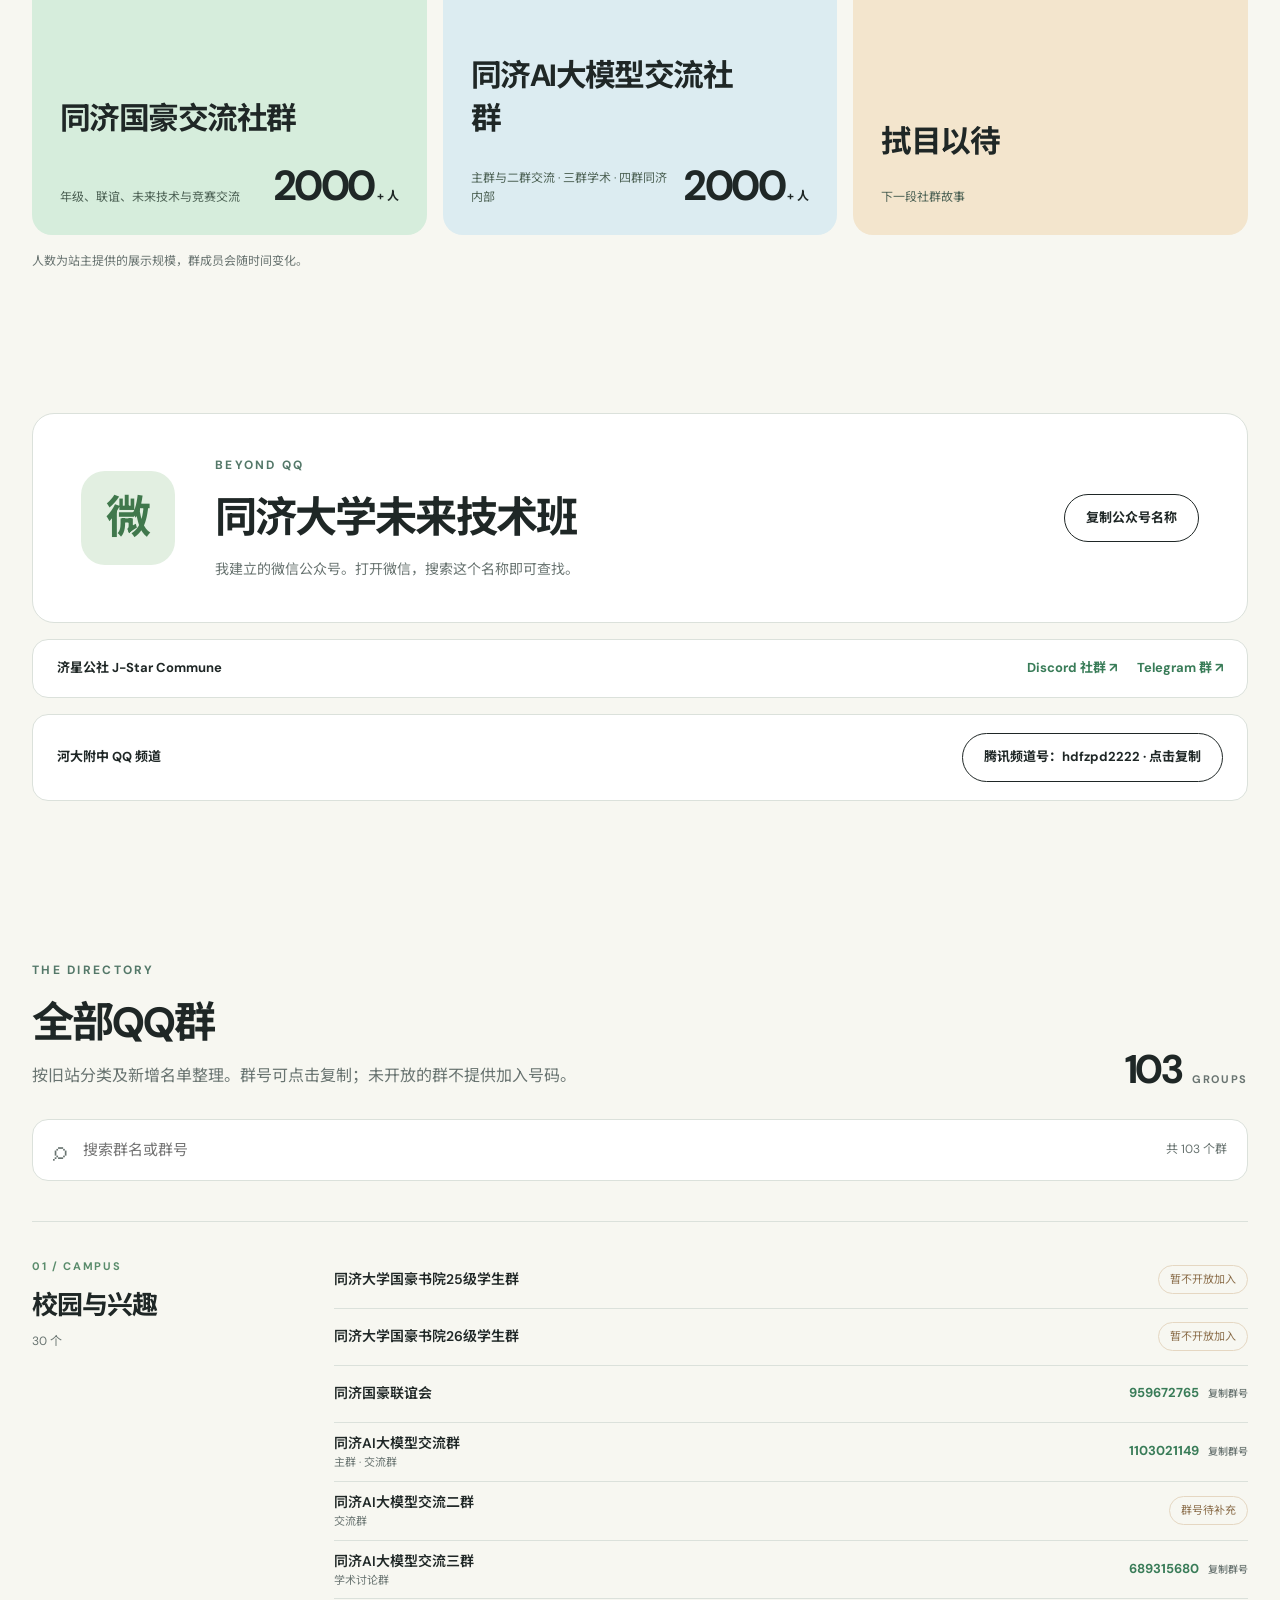
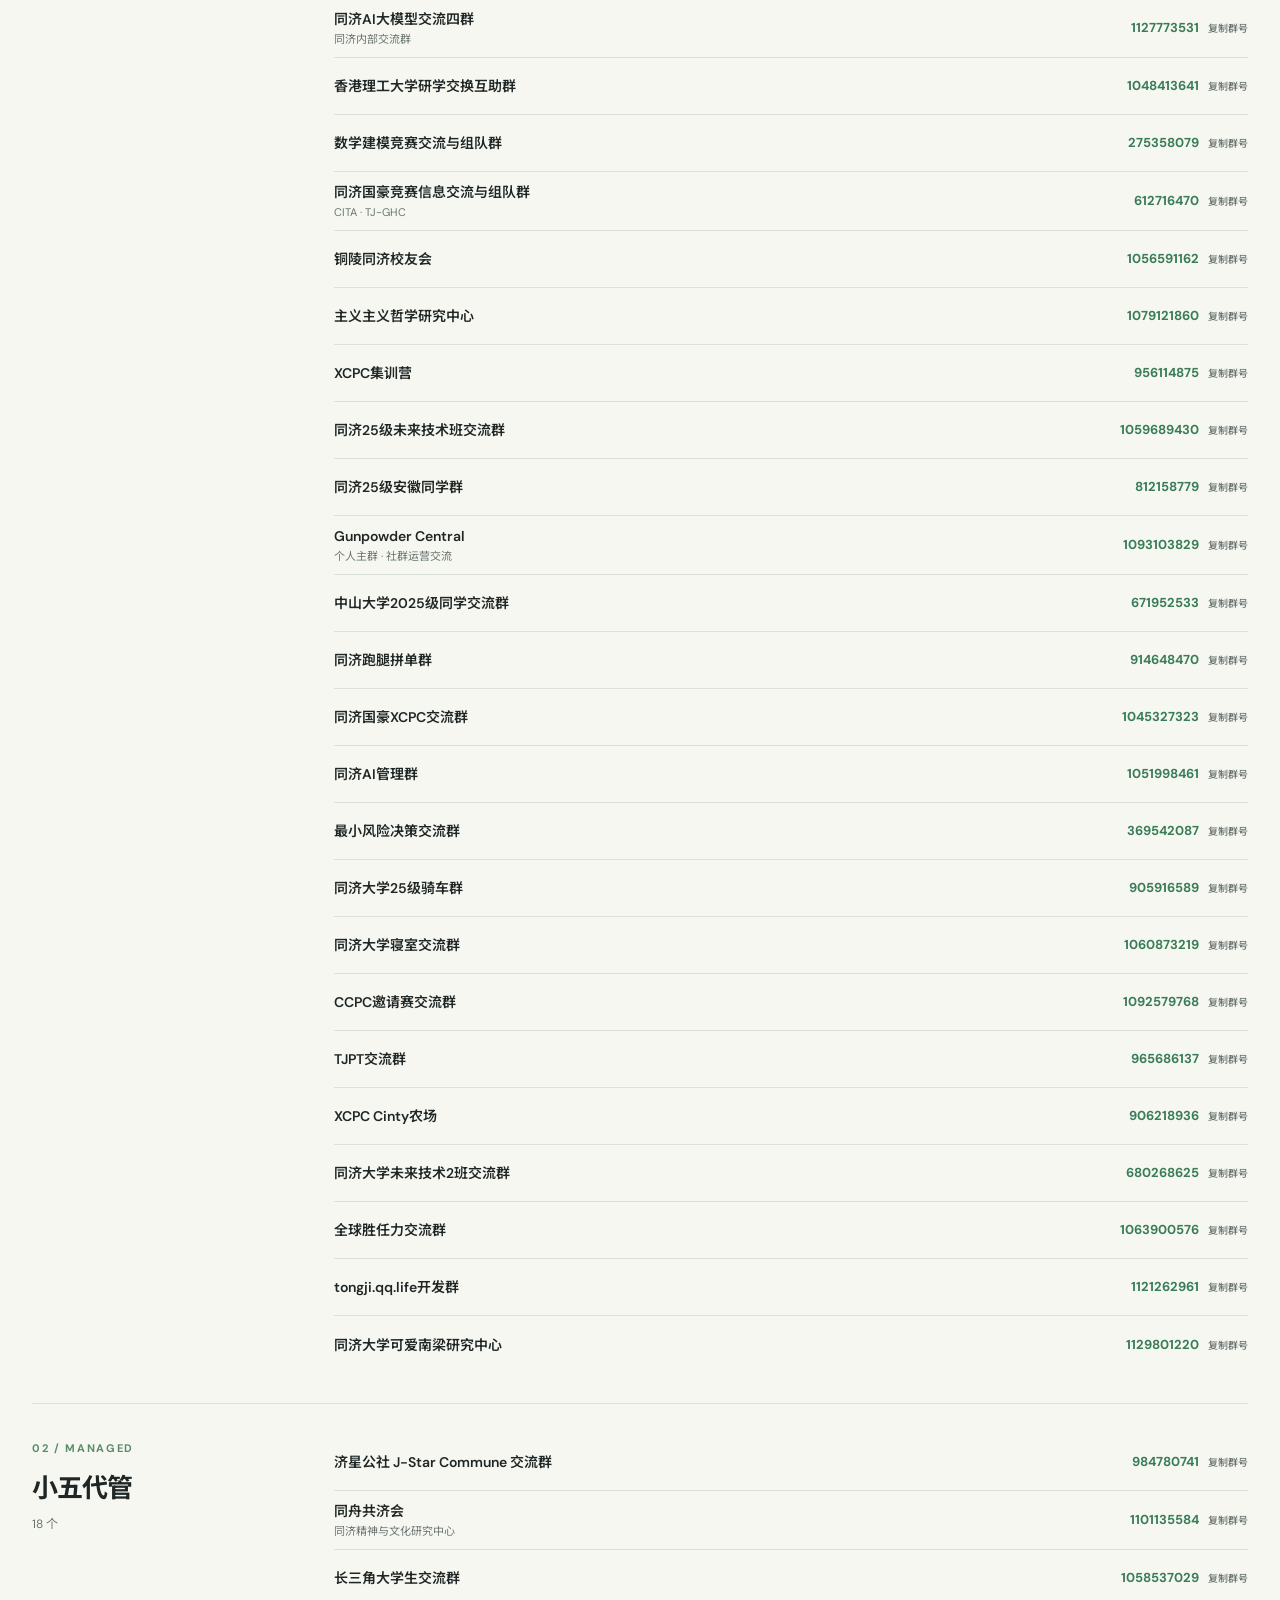
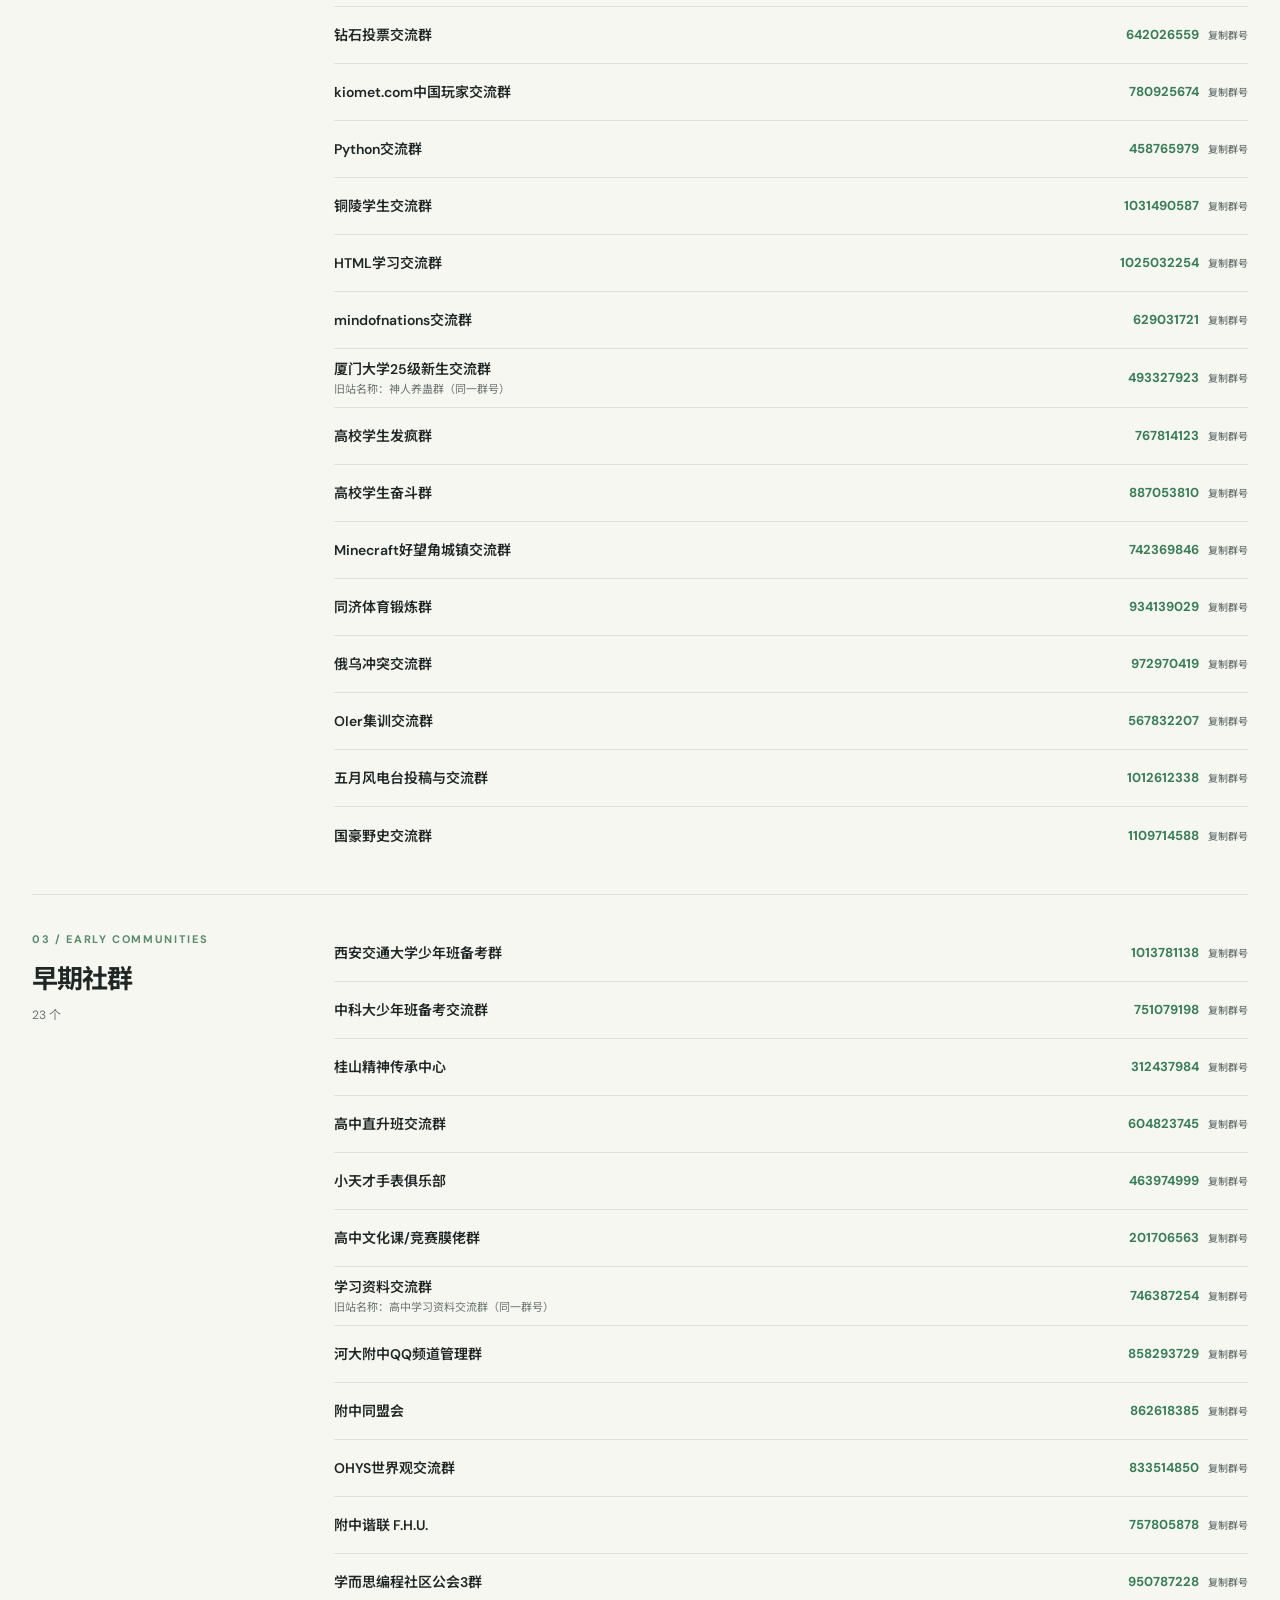
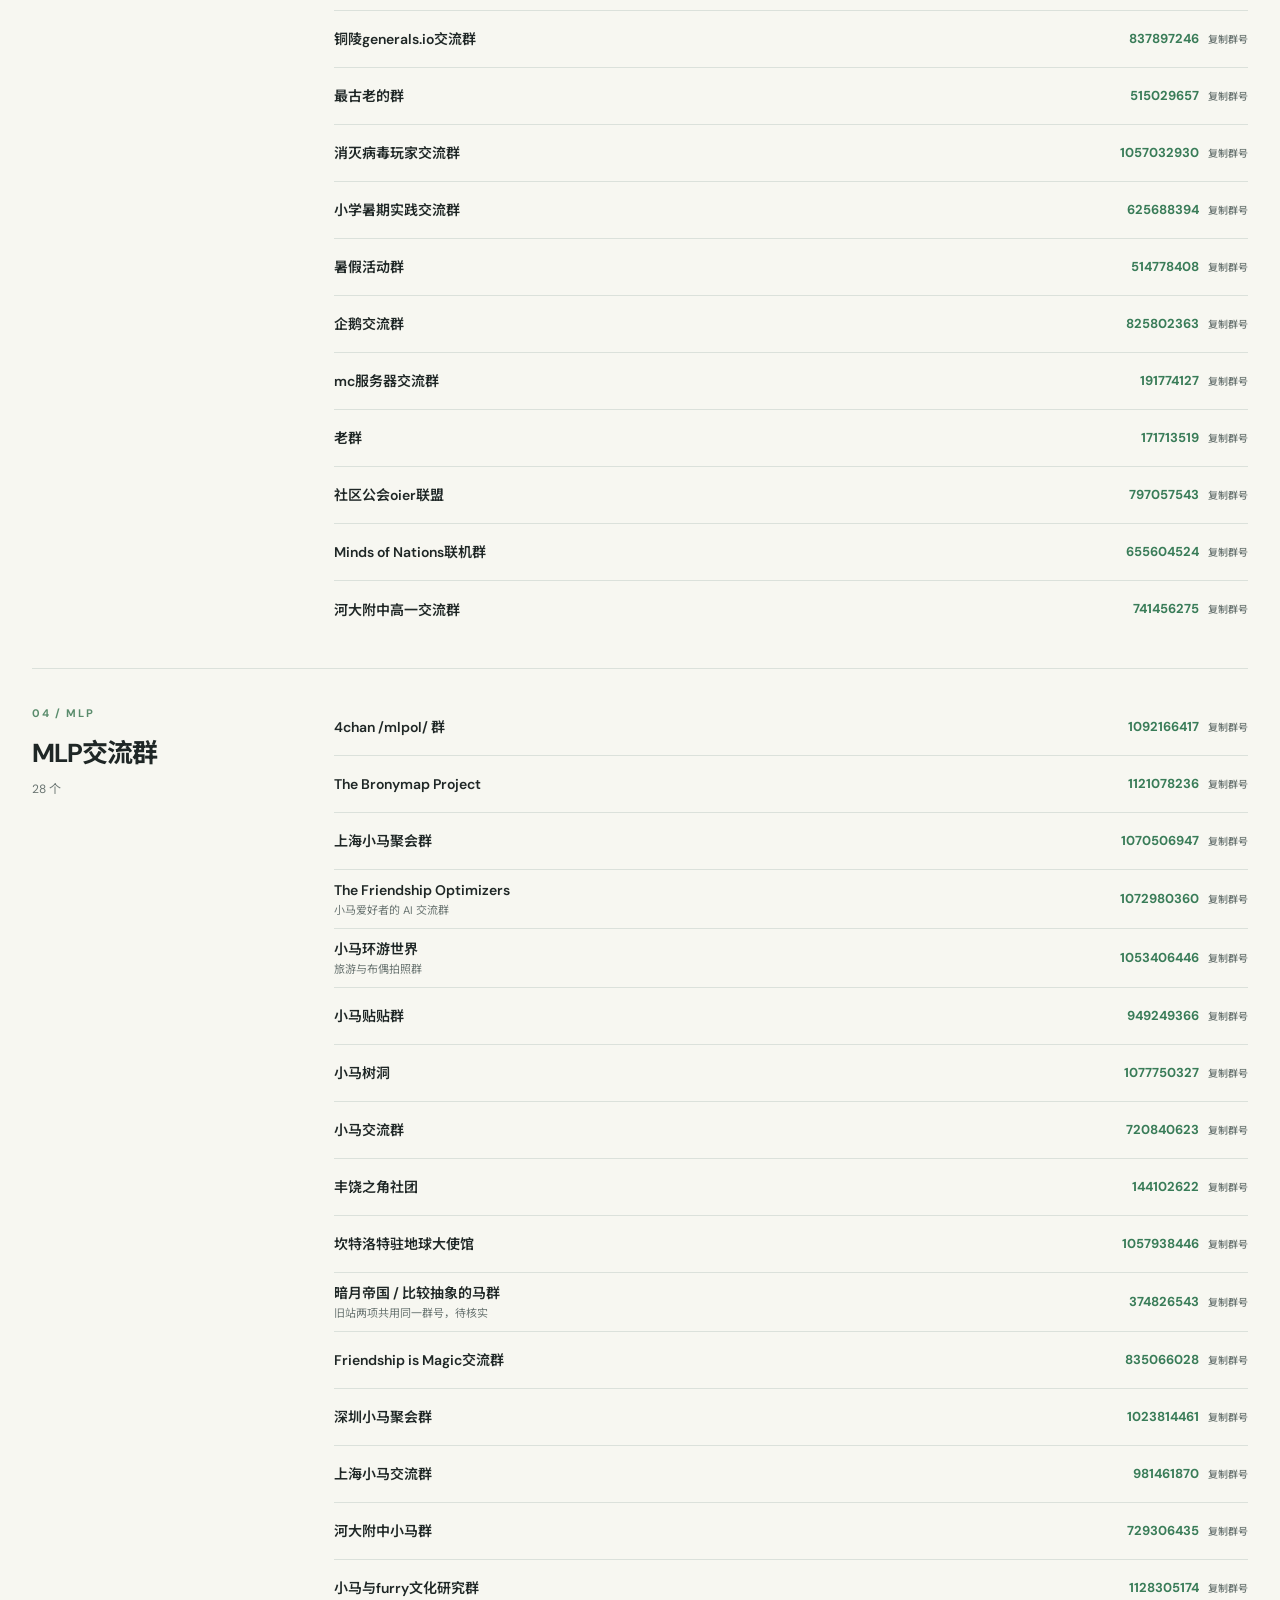
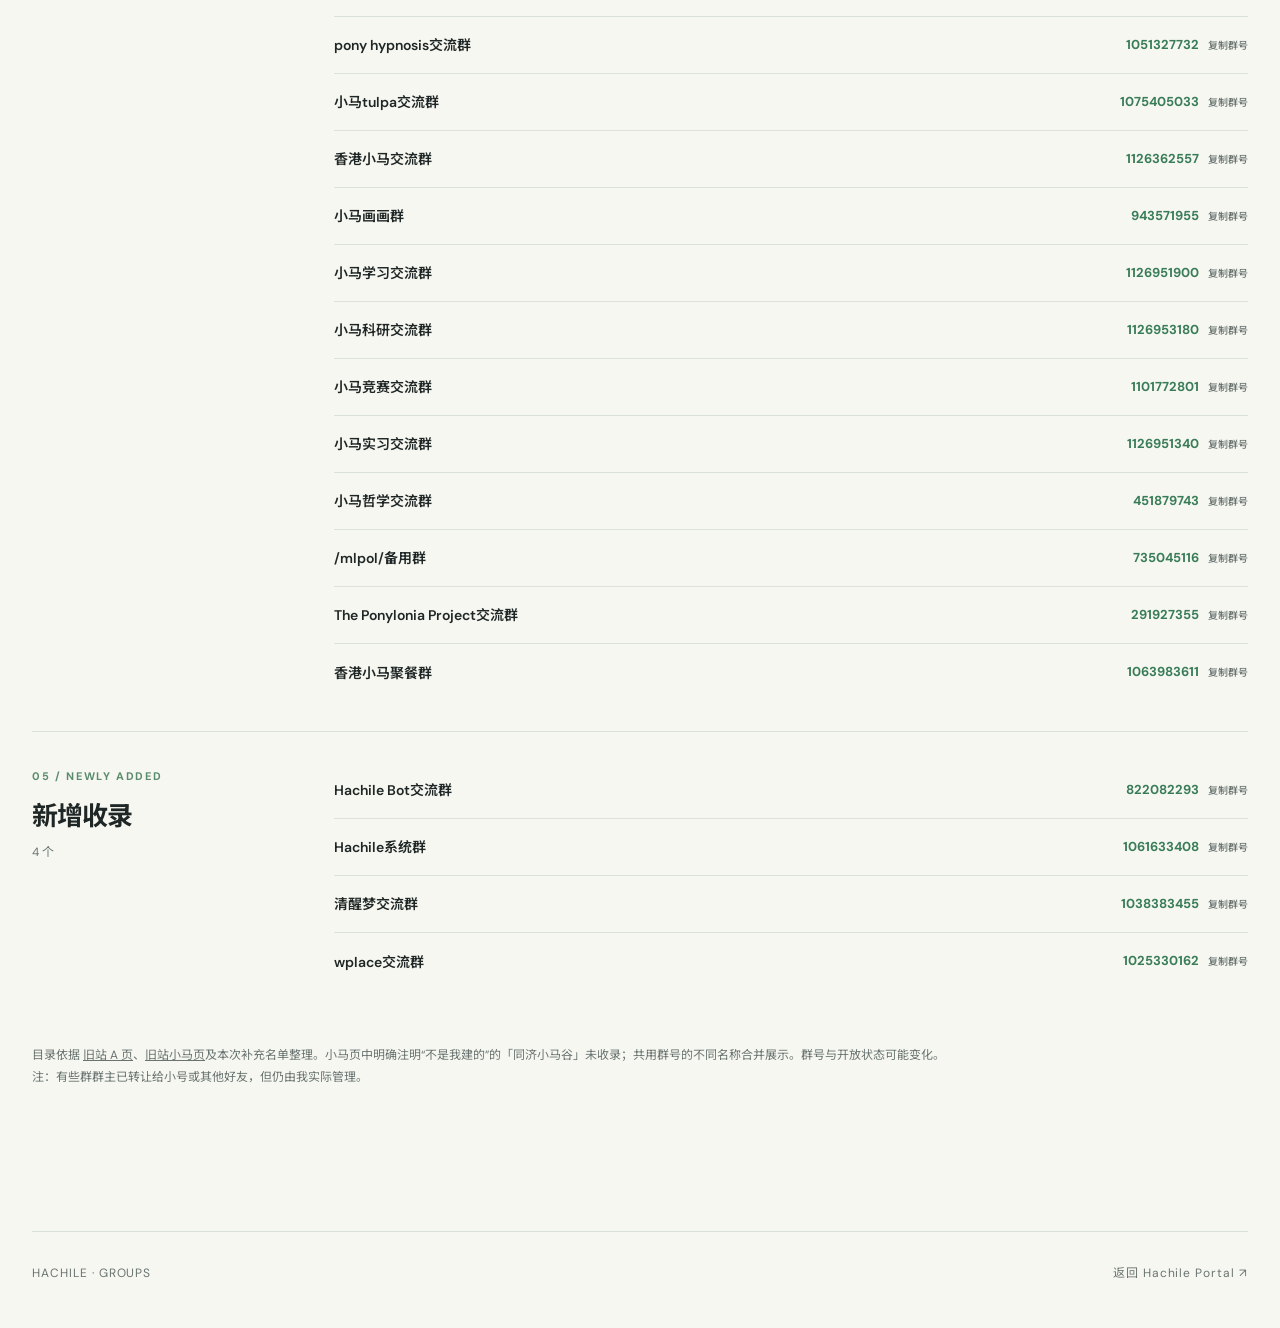
==== commit 66ceccfb: "Assign confirmed academic group number to AI group three" ====
--- a/index.html
+++ b/index.html
@@ -59,8 +59,8 @@
         <li class="group"><span class="group-name">同济大学国豪书院26级学生群</span><span class="closed">暂不开放加入</span></li>
         <li class="group"><span class="group-name">同济国豪联谊会</span><button class="copy-button" type="button" data-copy="959672765">959672765 <small>复制群号</small></button></li>
         <li class="group"><span class="group-name">同济AI大模型交流群 <small>主群 · 交流群</small></span><button class="copy-button" type="button" data-copy="1103021149">1103021149 <small>复制群号</small></button></li>
-        <li class="group"><span class="group-name">同济AI大模型交流二群 <small>交流群</small></span><button class="copy-button" type="button" data-copy="689315680">689315680 <small>复制群号</small></button></li>
-        <li class="group"><span class="group-name">同济AI大模型交流三群 <small>学术讨论群</small></span><span class="closed">群号待补充</span></li>
+        <li class="group"><span class="group-name">同济AI大模型交流二群 <small>交流群</small></span><span class="closed">群号待补充</span></li>
+        <li class="group"><span class="group-name">同济AI大模型交流三群 <small>学术讨论群</small></span><button class="copy-button" type="button" data-copy="689315680">689315680 <small>复制群号</small></button></li>
         <li class="group"><span class="group-name">同济AI大模型交流四群 <small>同济内部交流群</small></span><button class="copy-button" type="button" data-copy="1127773531">1127773531 <small>复制群号</small></button></li>
         <li class="group"><span class="group-name">香港理工大学研学交换互助群</span><button class="copy-button" type="button" data-copy="1048413641">1048413641 <small>复制群号</small></button></li>
         <li class="group"><span class="group-name">数学建模竞赛交流与组队群</span><button class="copy-button" type="button" data-copy="275358079">275358079 <small>复制群号</small></button></li>
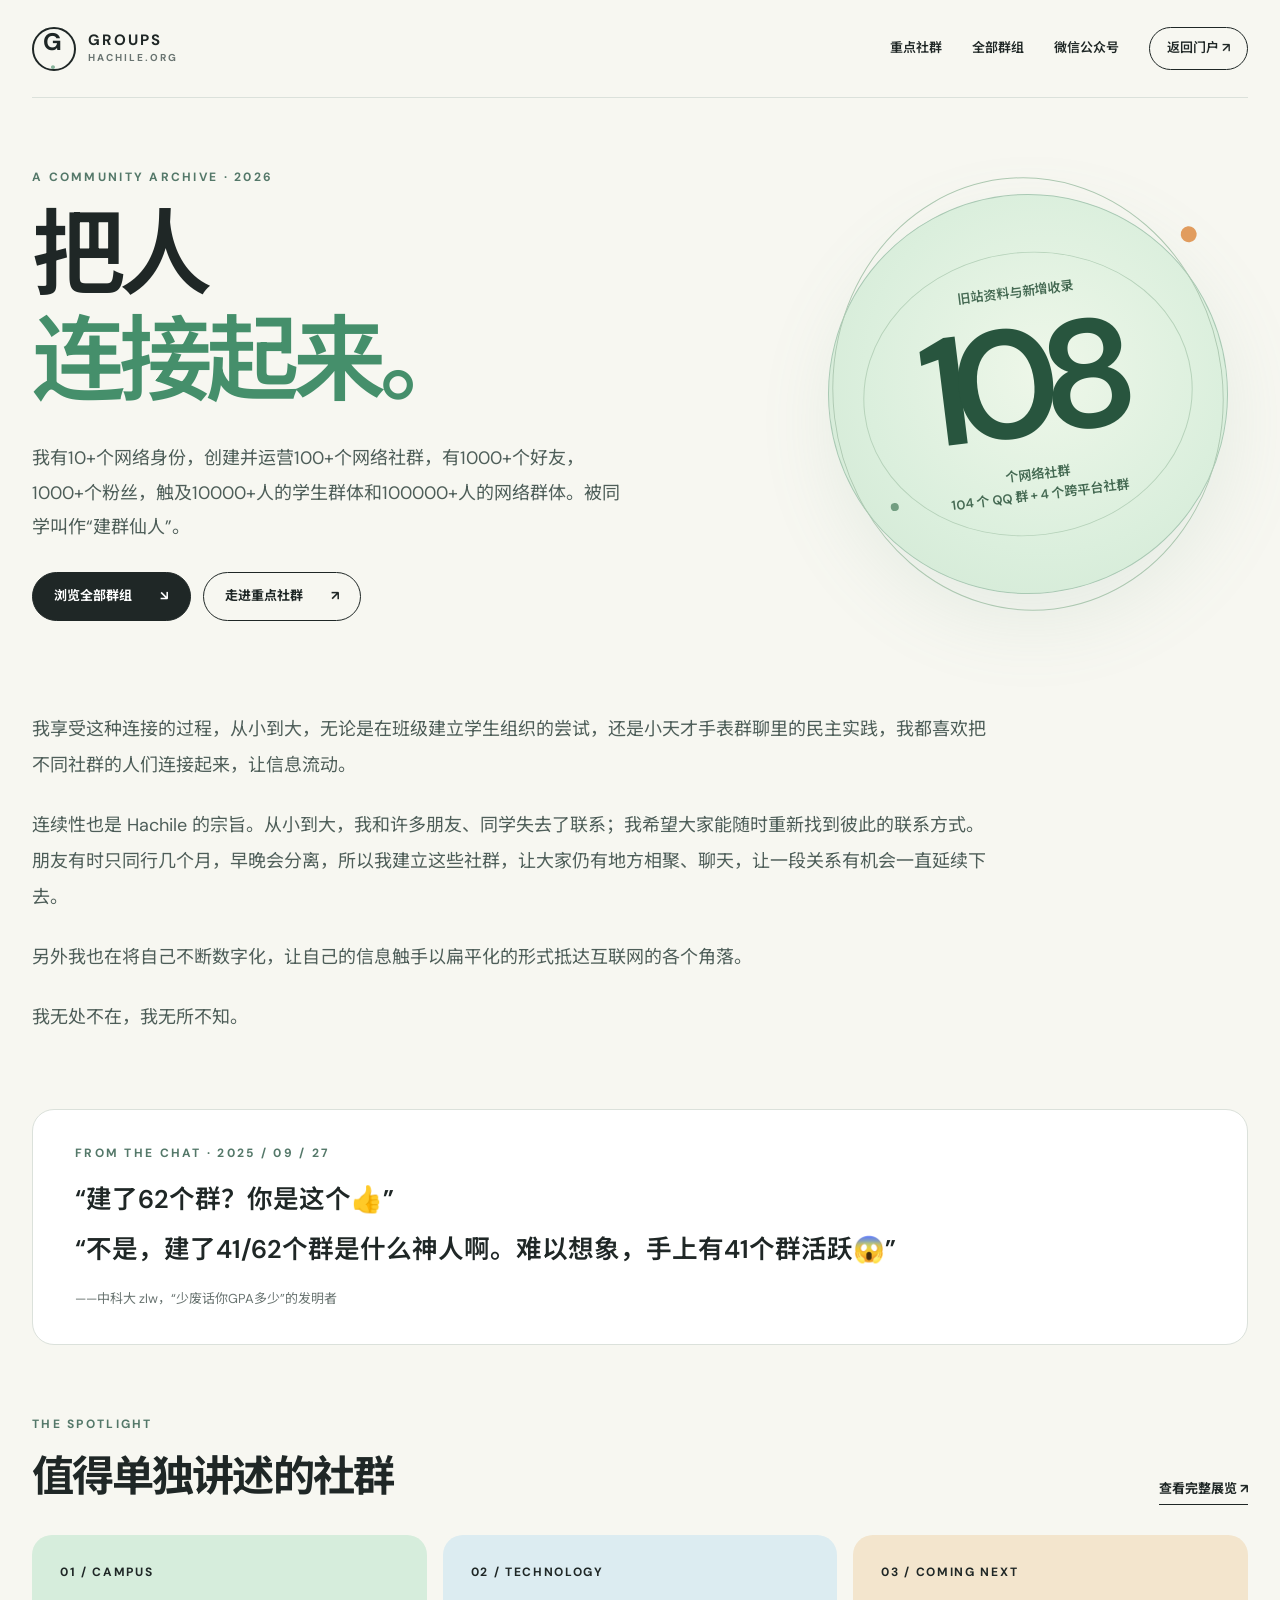
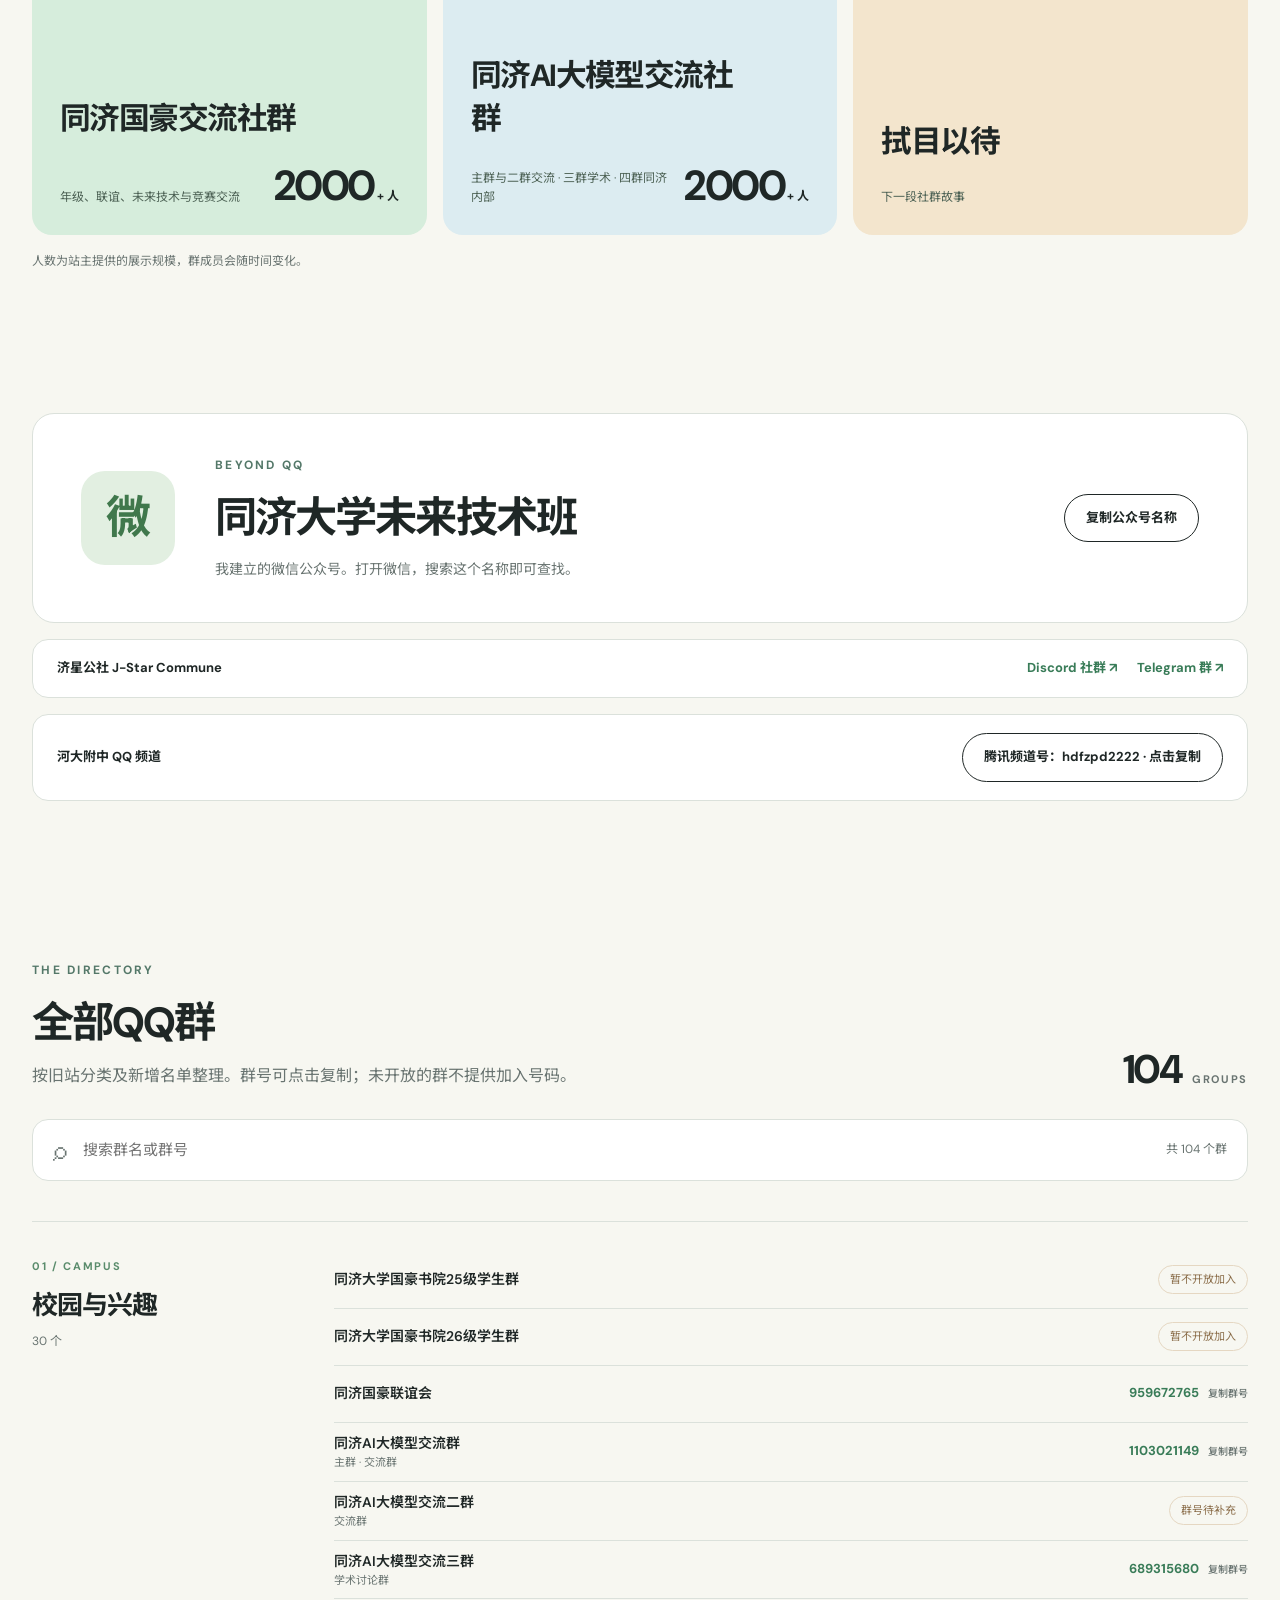
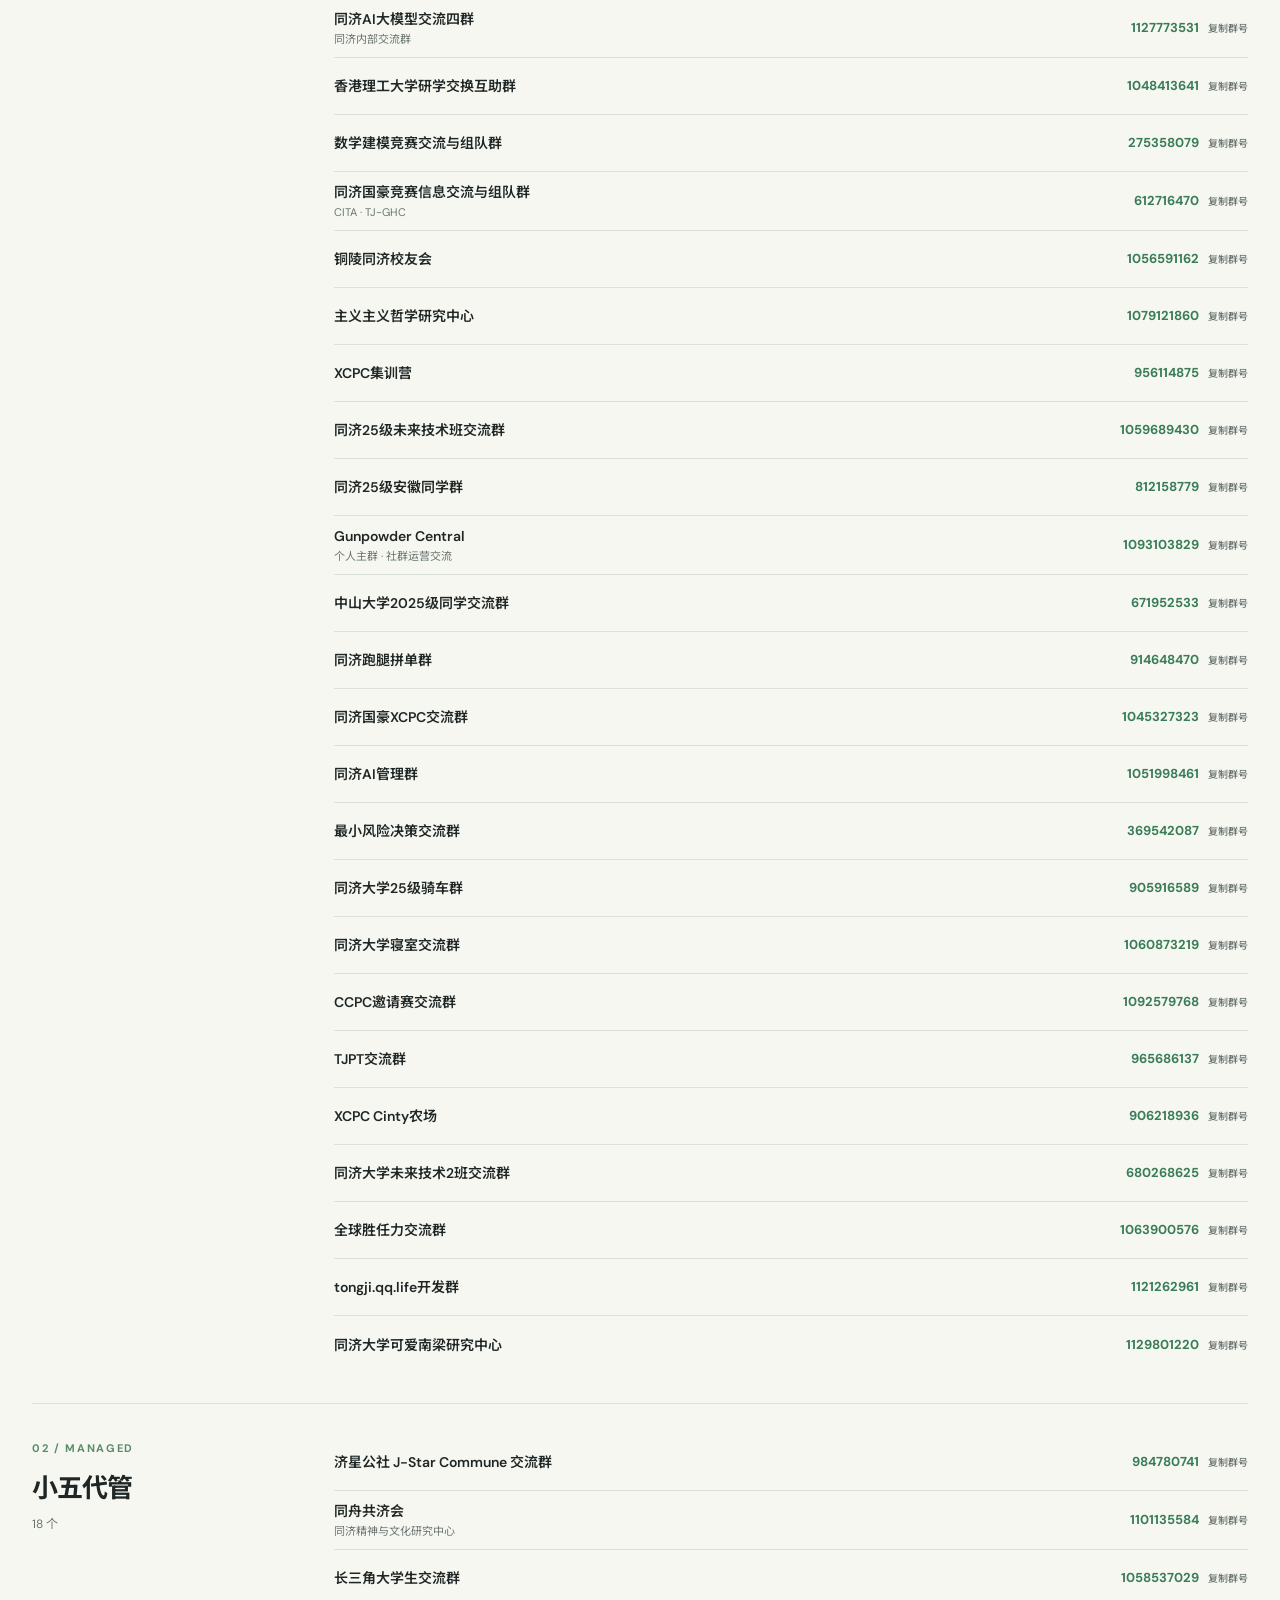
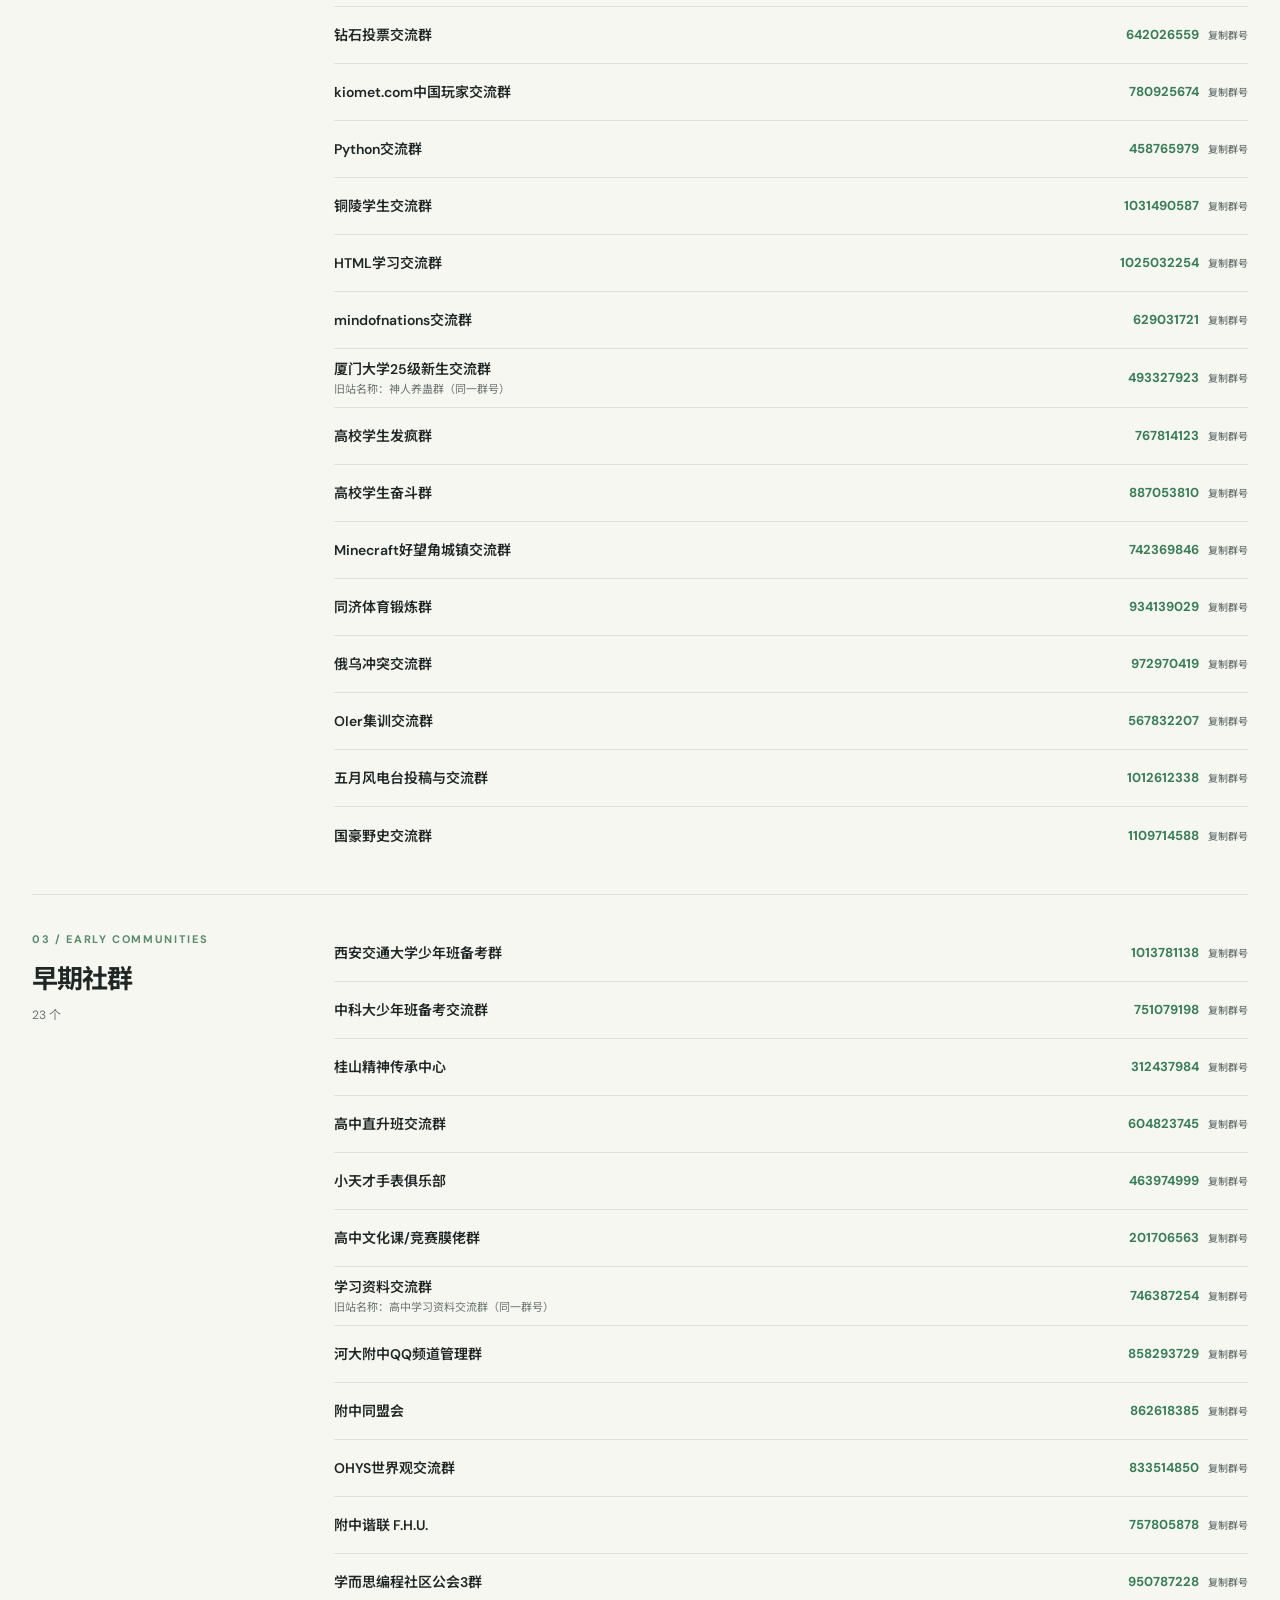
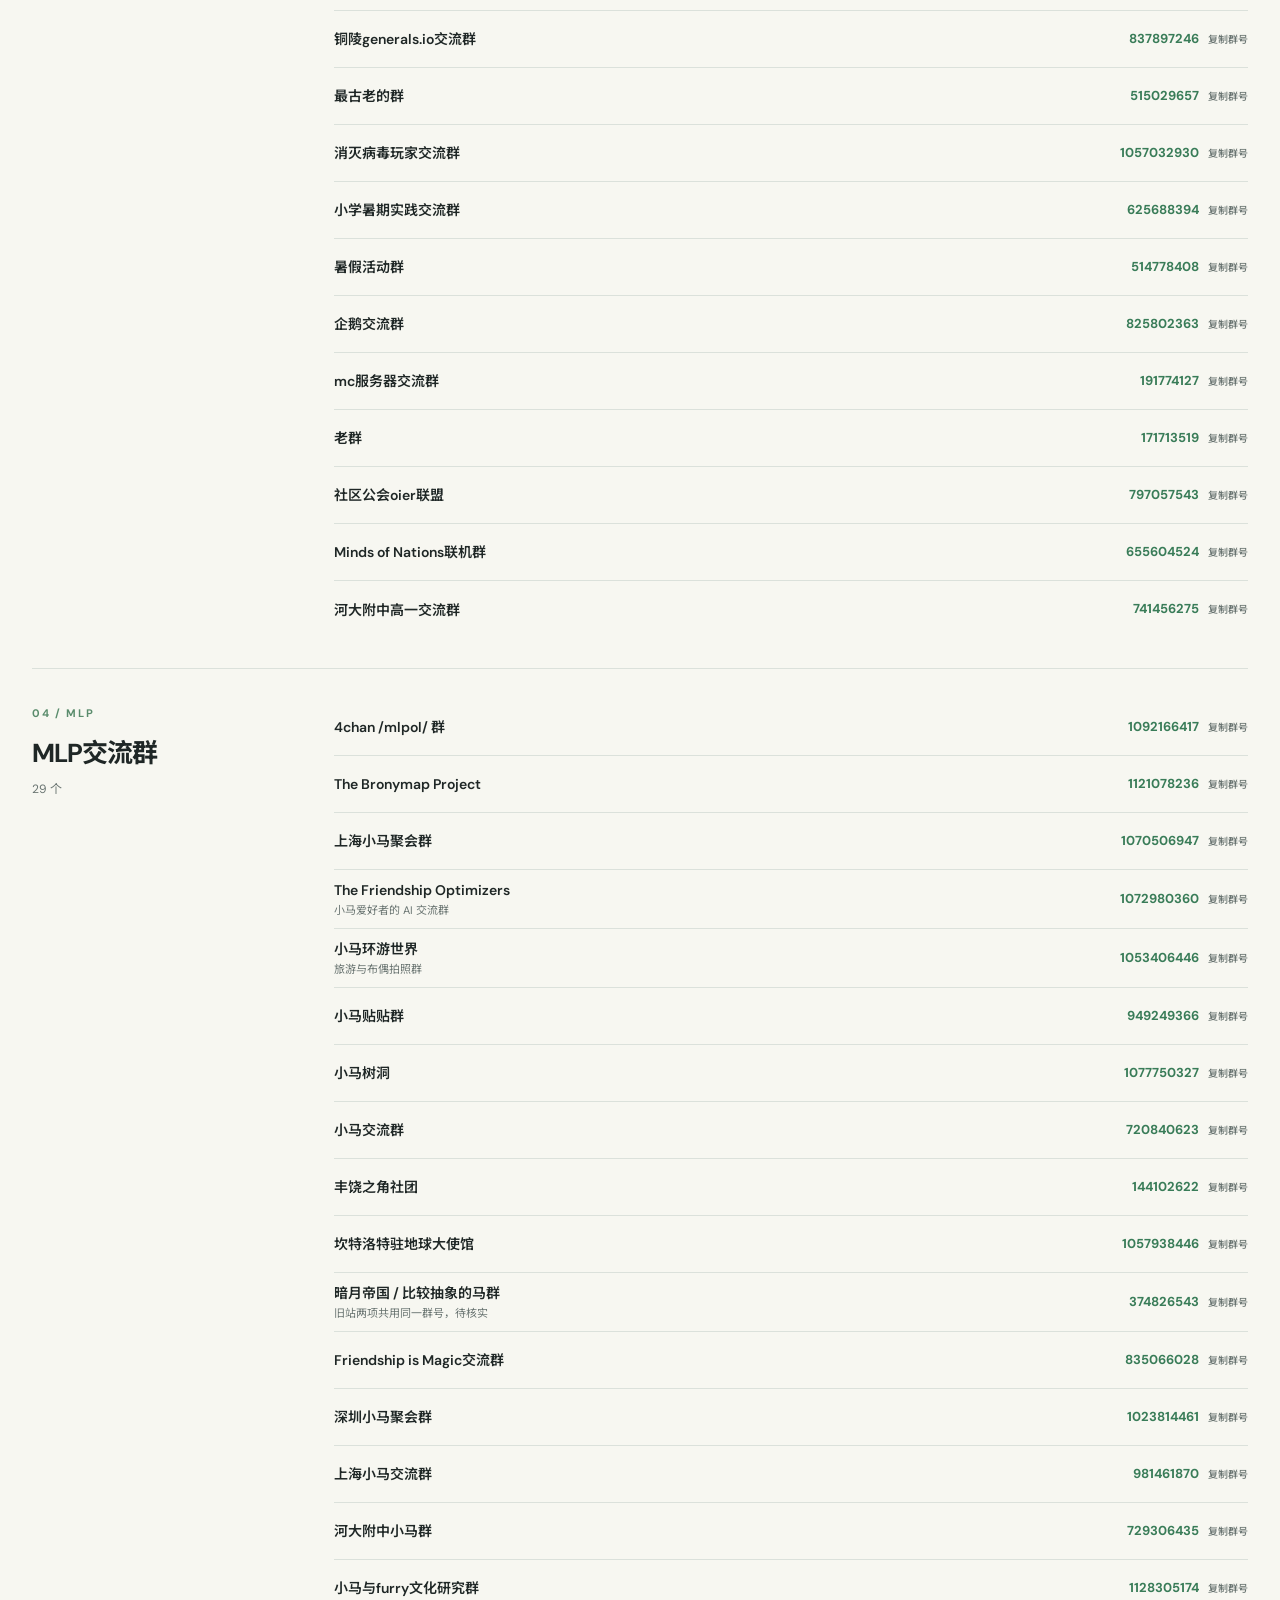
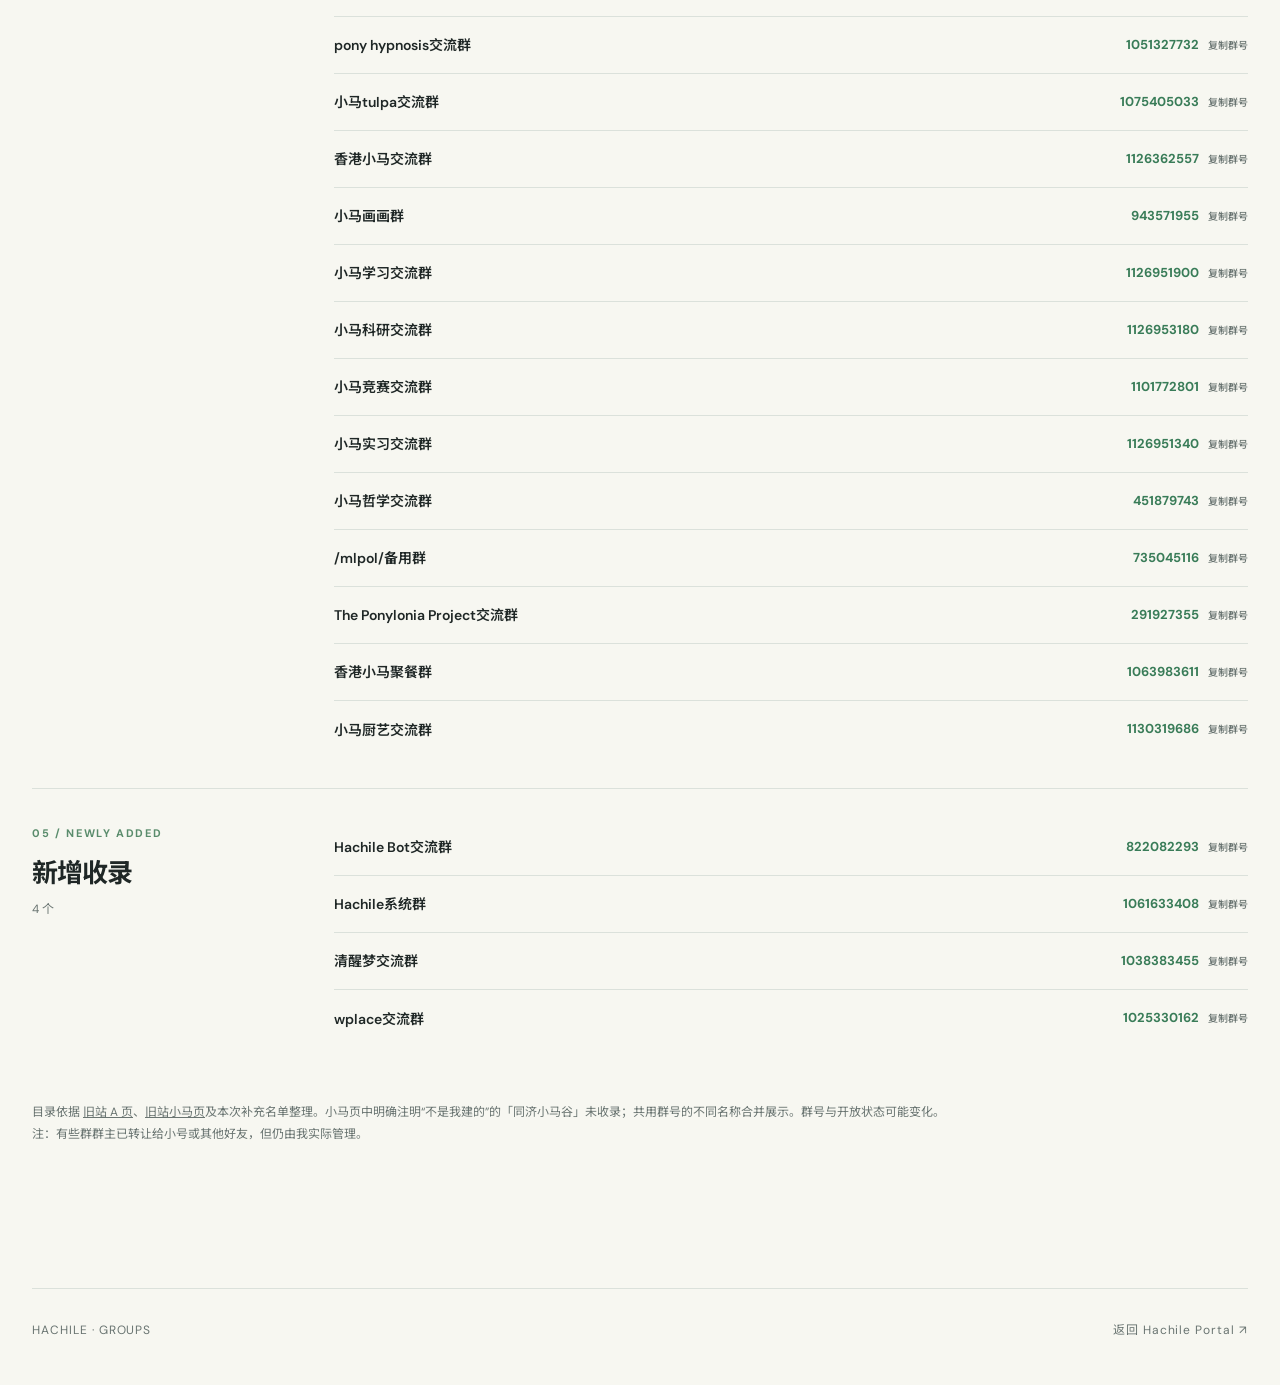
==== commit 49c8f611: "Add pony cooking discussion group" ====
--- a/index.html
+++ b/index.html
@@ -19,7 +19,7 @@
   <main>
     <section class="hero wrap">
       <div class="hero-copy"><p class="eyebrow">A COMMUNITY ARCHIVE · 2026</p><h1>把人<br><em>连接起来。</em></h1><p class="lead">我有10+个网络身份，创建并运营100+个网络社群，有1000+个好友，1000+个粉丝，触及10000+人的学生群体和100000+人的网络群体。被同学叫作“建群仙人”。</p><div class="hero-actions"><a class="button primary" href="#directory">浏览全部群组 <span>↘</span></a><a class="button secondary" href="/featured/">走进重点社群 <span>↗</span></a></div></div>
-      <div class="hero-stat" aria-label="收录 107 个网络社群，包括 103 个 QQ 群和 4 个跨平台社群"><span class="stat-top">旧站资料与新增收录</span><strong>107</strong><span class="stat-bottom">个网络社群<br>103 个 QQ 群 + 4 个跨平台社群</span><span class="stat-orbit" aria-hidden="true"></span></div>
+      <div class="hero-stat" aria-label="收录 108 个网络社群，包括 104 个 QQ 群和 4 个跨平台社群"><span class="stat-top">旧站资料与新增收录</span><strong>108</strong><span class="stat-bottom">个网络社群<br>104 个 QQ 群 + 4 个跨平台社群</span><span class="stat-orbit" aria-hidden="true"></span></div>
     </section>
 
     <section class="community-intro wrap" aria-label="社群运营与 Hachile 宗旨">
@@ -51,8 +51,8 @@
     </section>
 
     <section class="section directory-section wrap" id="directory">
-      <div class="section-heading"><div><p class="eyebrow">THE DIRECTORY</p><h2>全部QQ群</h2><p>按旧站分类及新增名单整理。群号可点击复制；未开放的群不提供加入号码。</p></div><span class="directory-count">103 <small>GROUPS</small></span></div>
-      <label class="search"><span aria-hidden="true">⌕</span><input id="group-search" type="search" placeholder="搜索群名或群号" aria-label="搜索群名或群号" autocomplete="off"><span id="search-count" aria-live="polite">共 103 个群</span></label>
+      <div class="section-heading"><div><p class="eyebrow">THE DIRECTORY</p><h2>全部QQ群</h2><p>按旧站分类及新增名单整理。群号可点击复制；未开放的群不提供加入号码。</p></div><span class="directory-count">104 <small>GROUPS</small></span></div>
+      <label class="search"><span aria-hidden="true">⌕</span><input id="group-search" type="search" placeholder="搜索群名或群号" aria-label="搜索群名或群号" autocomplete="off"><span id="search-count" aria-live="polite">共 104 个群</span></label>
 
       <div class="category" id="campus"><div class="category-heading"><span>01 / CAMPUS</span><h3>校园与兴趣</h3><small>30 个</small></div><ul class="group-list">
         <li class="group"><span class="group-name">同济大学国豪书院25级学生群</span><span class="closed">暂不开放加入</span></li>
@@ -134,7 +134,7 @@
         <li class="group"><span class="group-name">河大附中高一交流群</span><button class="copy-button" type="button" data-copy="741456275">741456275 <small>复制群号</small></button></li>
       </ul></div>
 
-      <div class="category" id="pony"><div class="category-heading"><span>04 / MLP</span><h3>MLP交流群</h3><small>28 个</small></div><ul class="group-list">
+      <div class="category" id="pony"><div class="category-heading"><span>04 / MLP</span><h3>MLP交流群</h3><small>29 个</small></div><ul class="group-list">
         <li class="group"><span class="group-name">4chan /mlpol/ 群</span><button class="copy-button" type="button" data-copy="1092166417">1092166417 <small>复制群号</small></button></li>
         <li class="group"><span class="group-name">The Bronymap Project</span><button class="copy-button" type="button" data-copy="1121078236">1121078236 <small>复制群号</small></button></li>
         <li class="group"><span class="group-name">上海小马聚会群</span><button class="copy-button" type="button" data-copy="1070506947">1070506947 <small>复制群号</small></button></li>
@@ -163,6 +163,7 @@
         <li class="group"><span class="group-name">/mlpol/备用群</span><button class="copy-button" type="button" data-copy="735045116">735045116 <small>复制群号</small></button></li>
         <li class="group"><span class="group-name">The Ponylonia Project交流群</span><button class="copy-button" type="button" data-copy="291927355">291927355 <small>复制群号</small></button></li>
         <li class="group"><span class="group-name">香港小马聚餐群</span><button class="copy-button" type="button" data-copy="1063983611">1063983611 <small>复制群号</small></button></li>
+        <li class="group"><span class="group-name">小马厨艺交流群</span><button class="copy-button" type="button" data-copy="1130319686">1130319686 <small>复制群号</small></button></li>
       </ul></div>
       <div class="category" id="added"><div class="category-heading"><span>05 / NEWLY ADDED</span><h3>新增收录</h3><small>4 个</small></div><ul class="group-list">
         <li class="group"><span class="group-name">Hachile Bot交流群</span><button class="copy-button" type="button" data-copy="822082293">822082293 <small>复制群号</small></button></li>
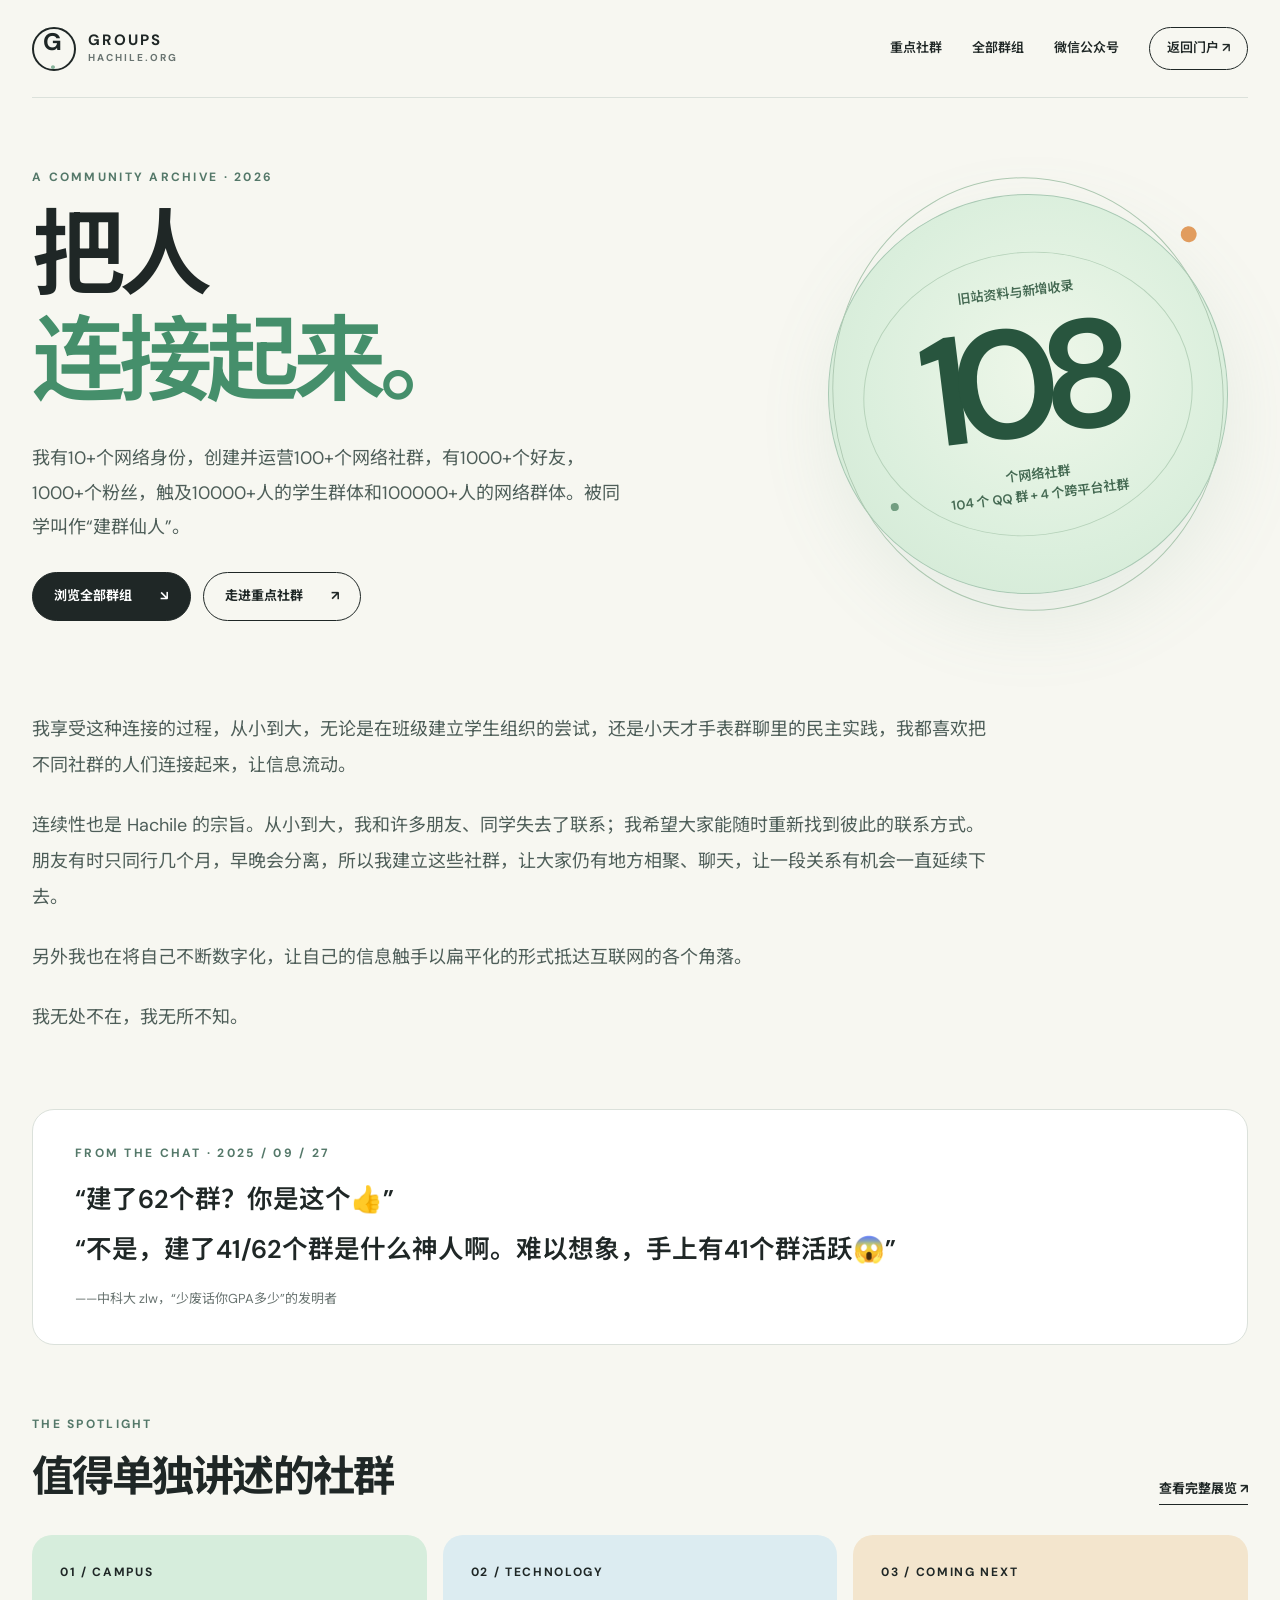
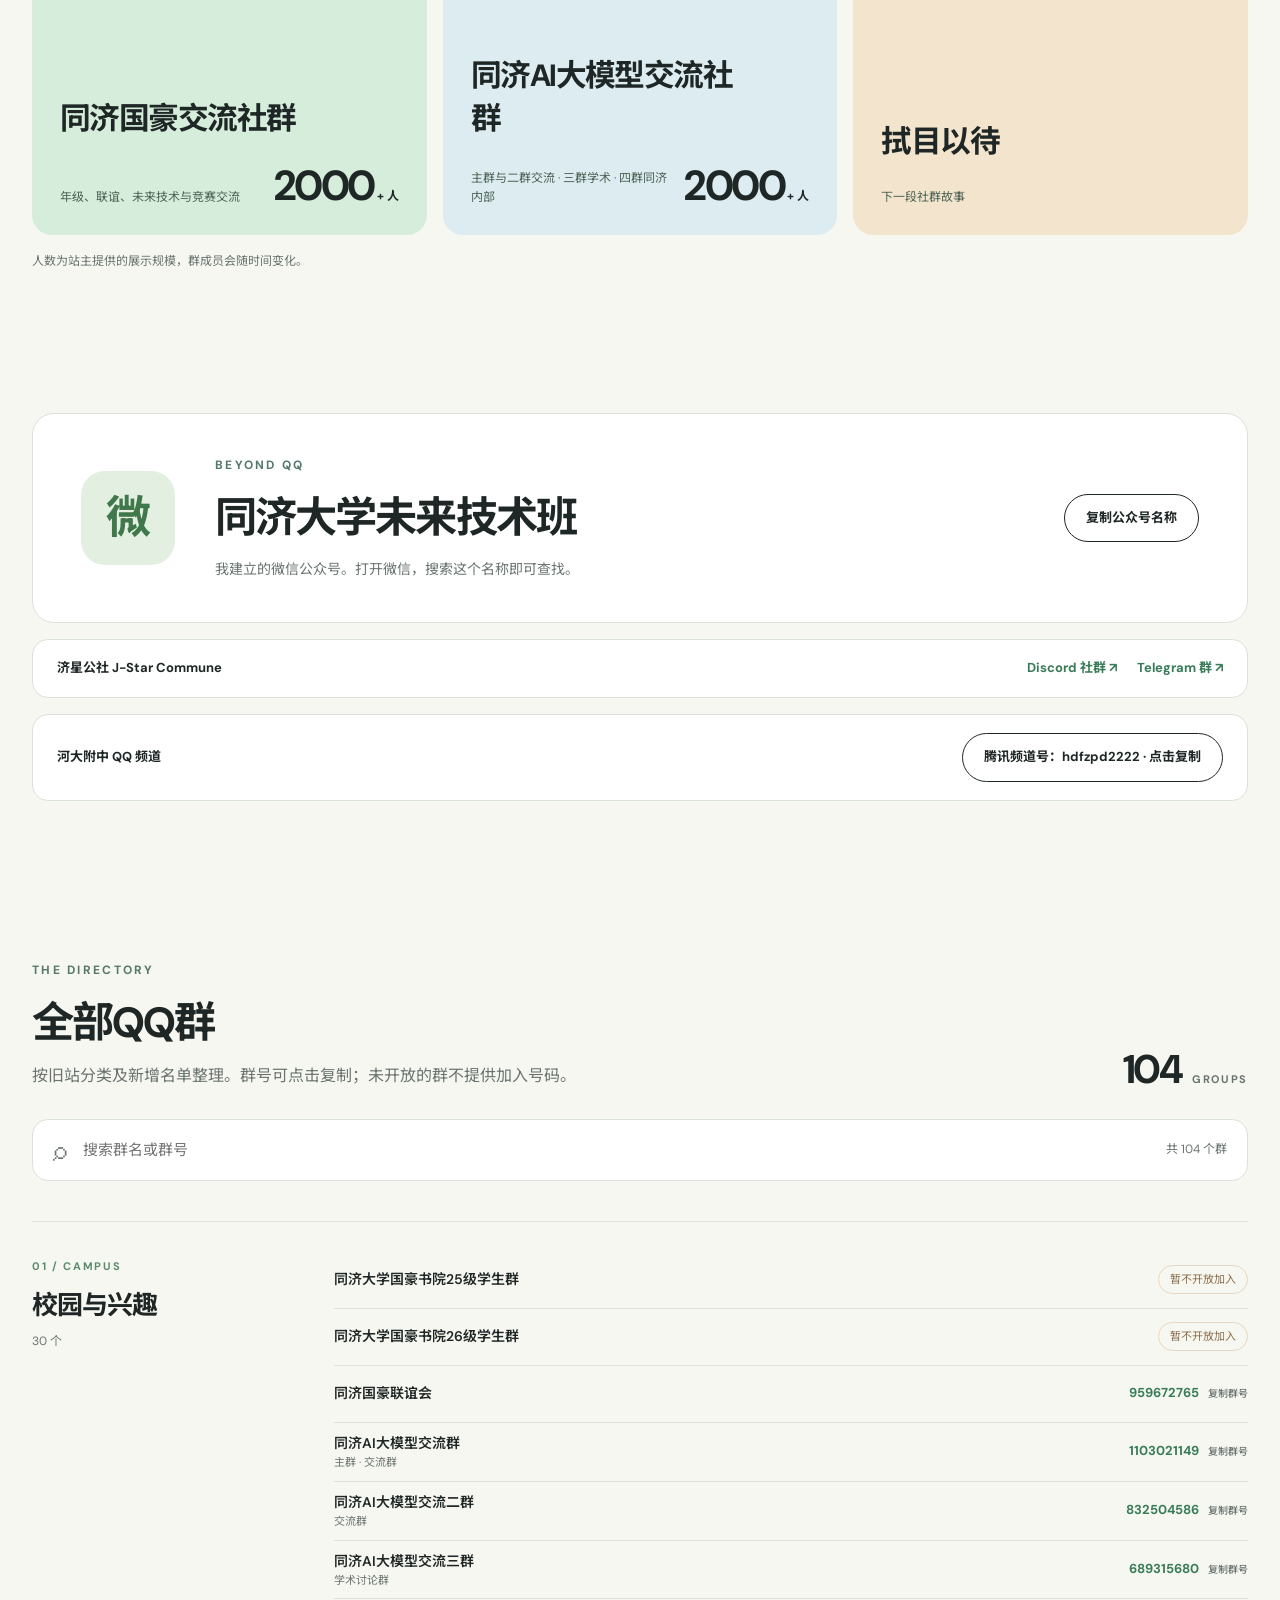
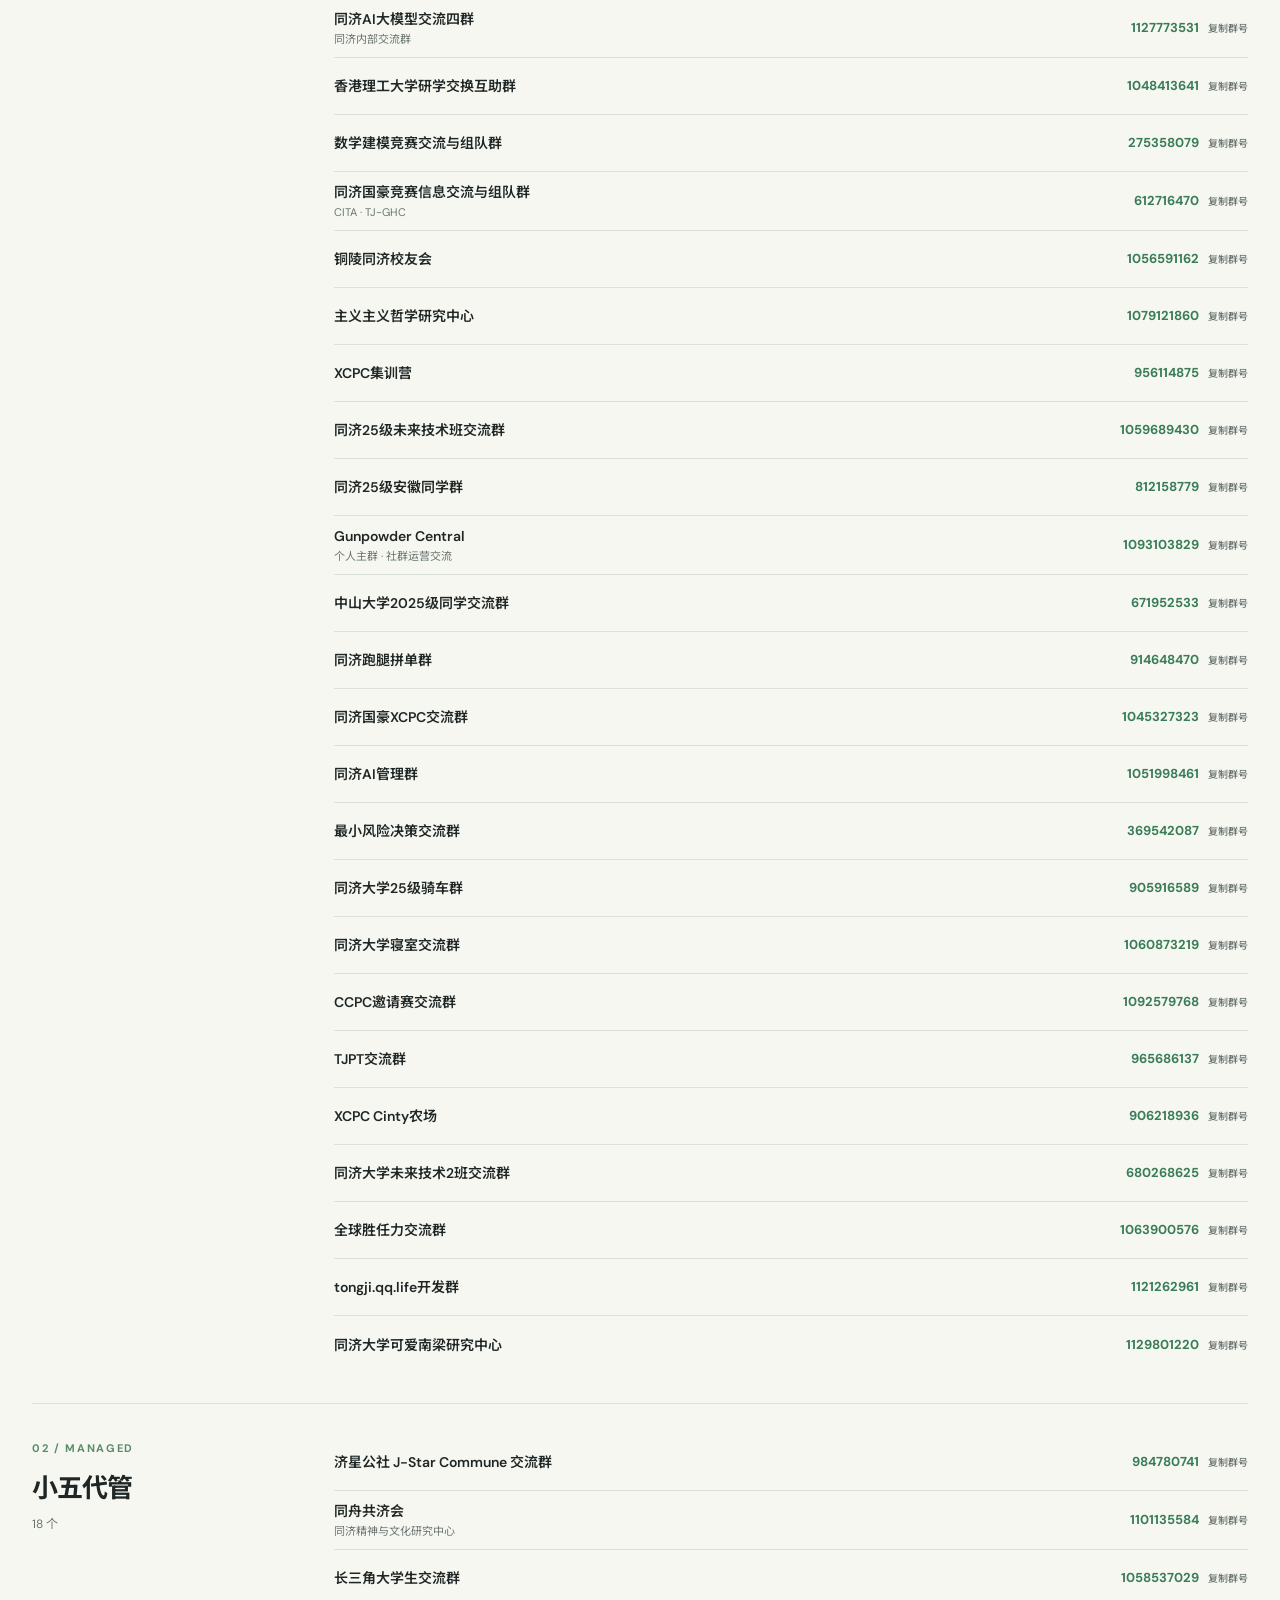
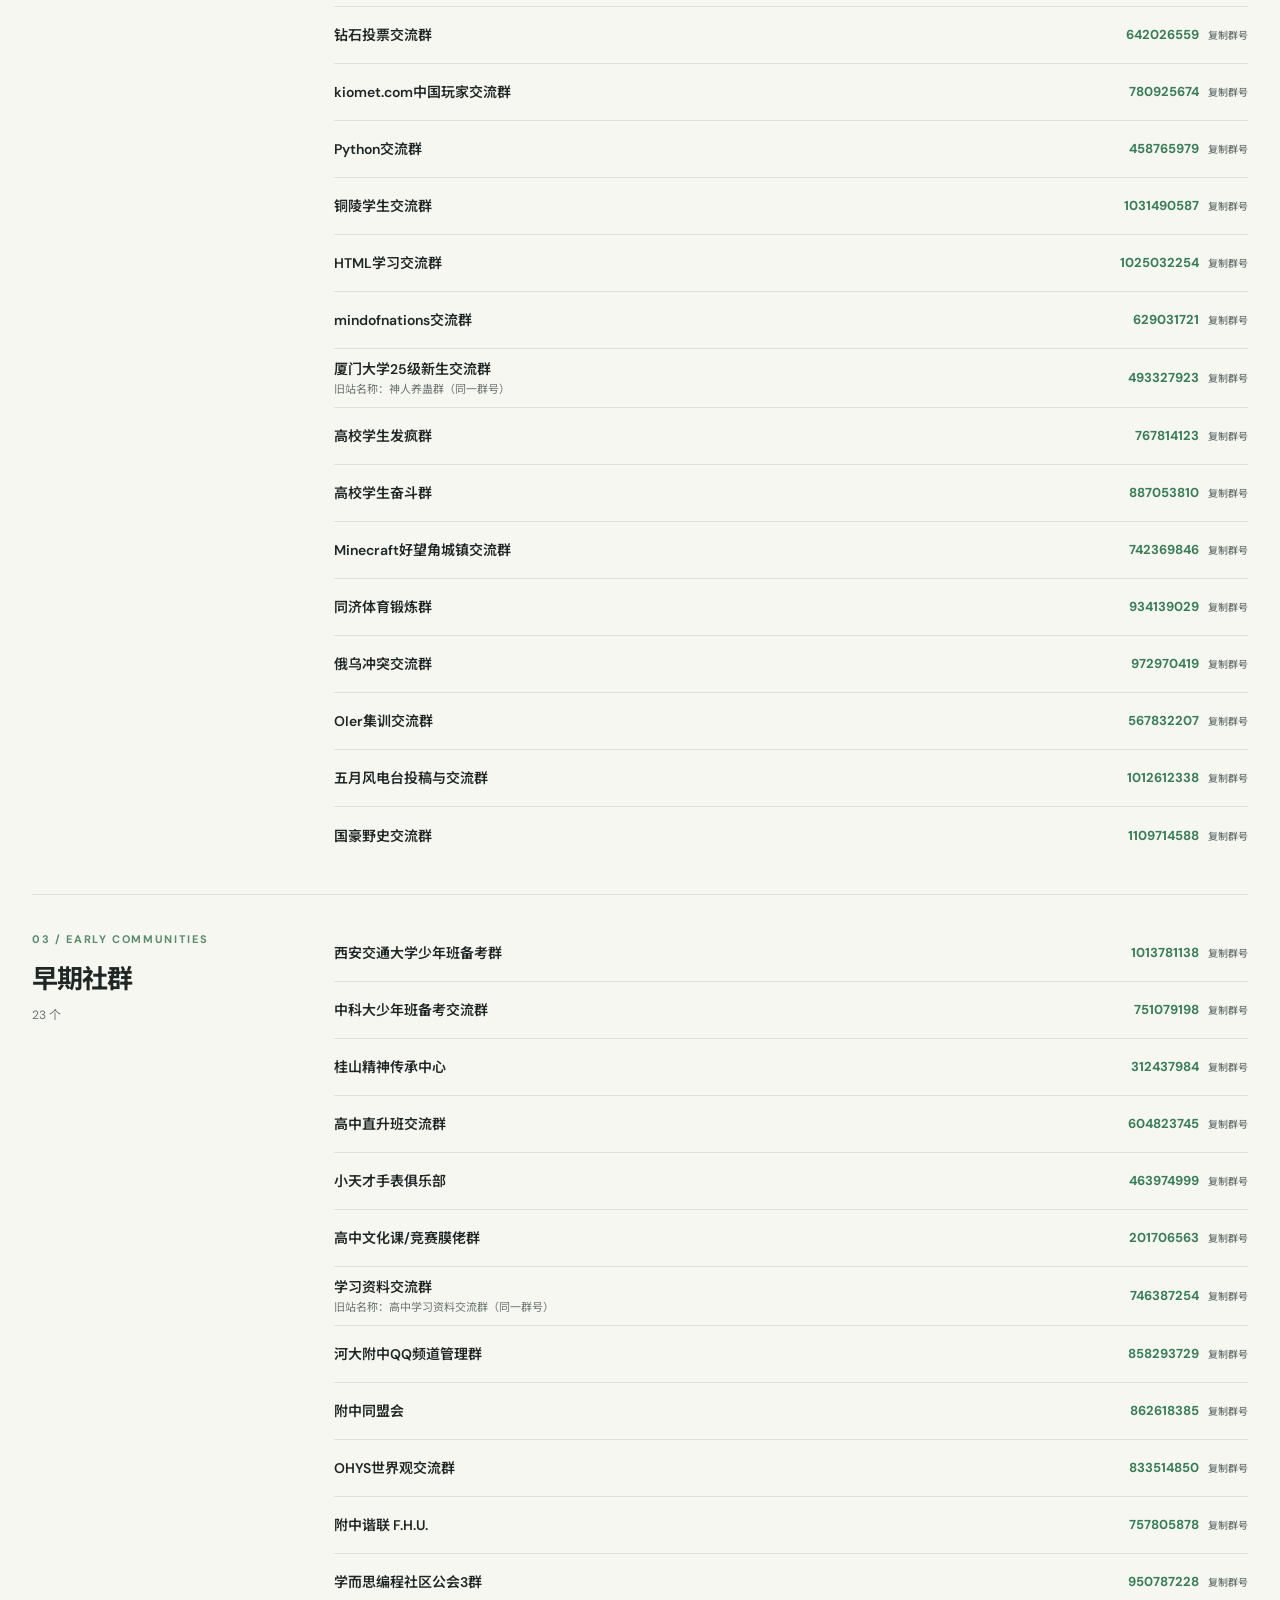
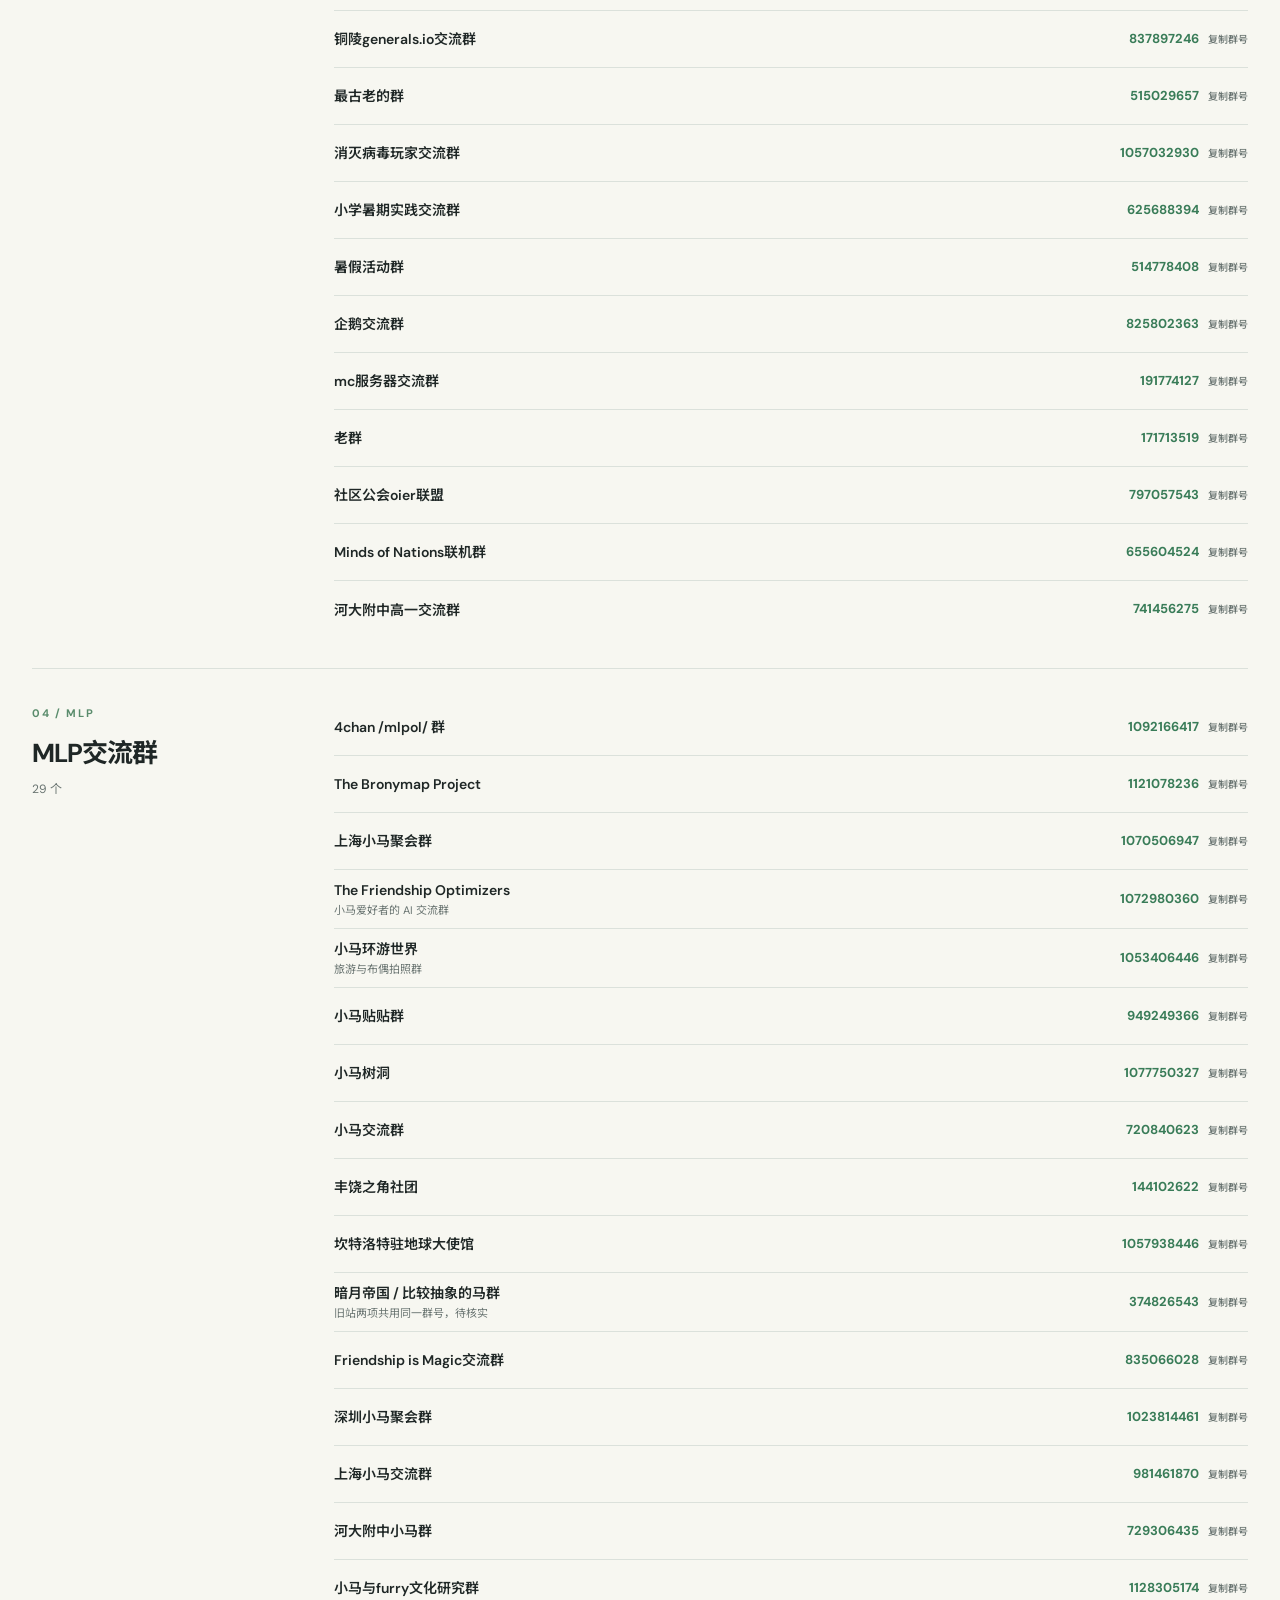
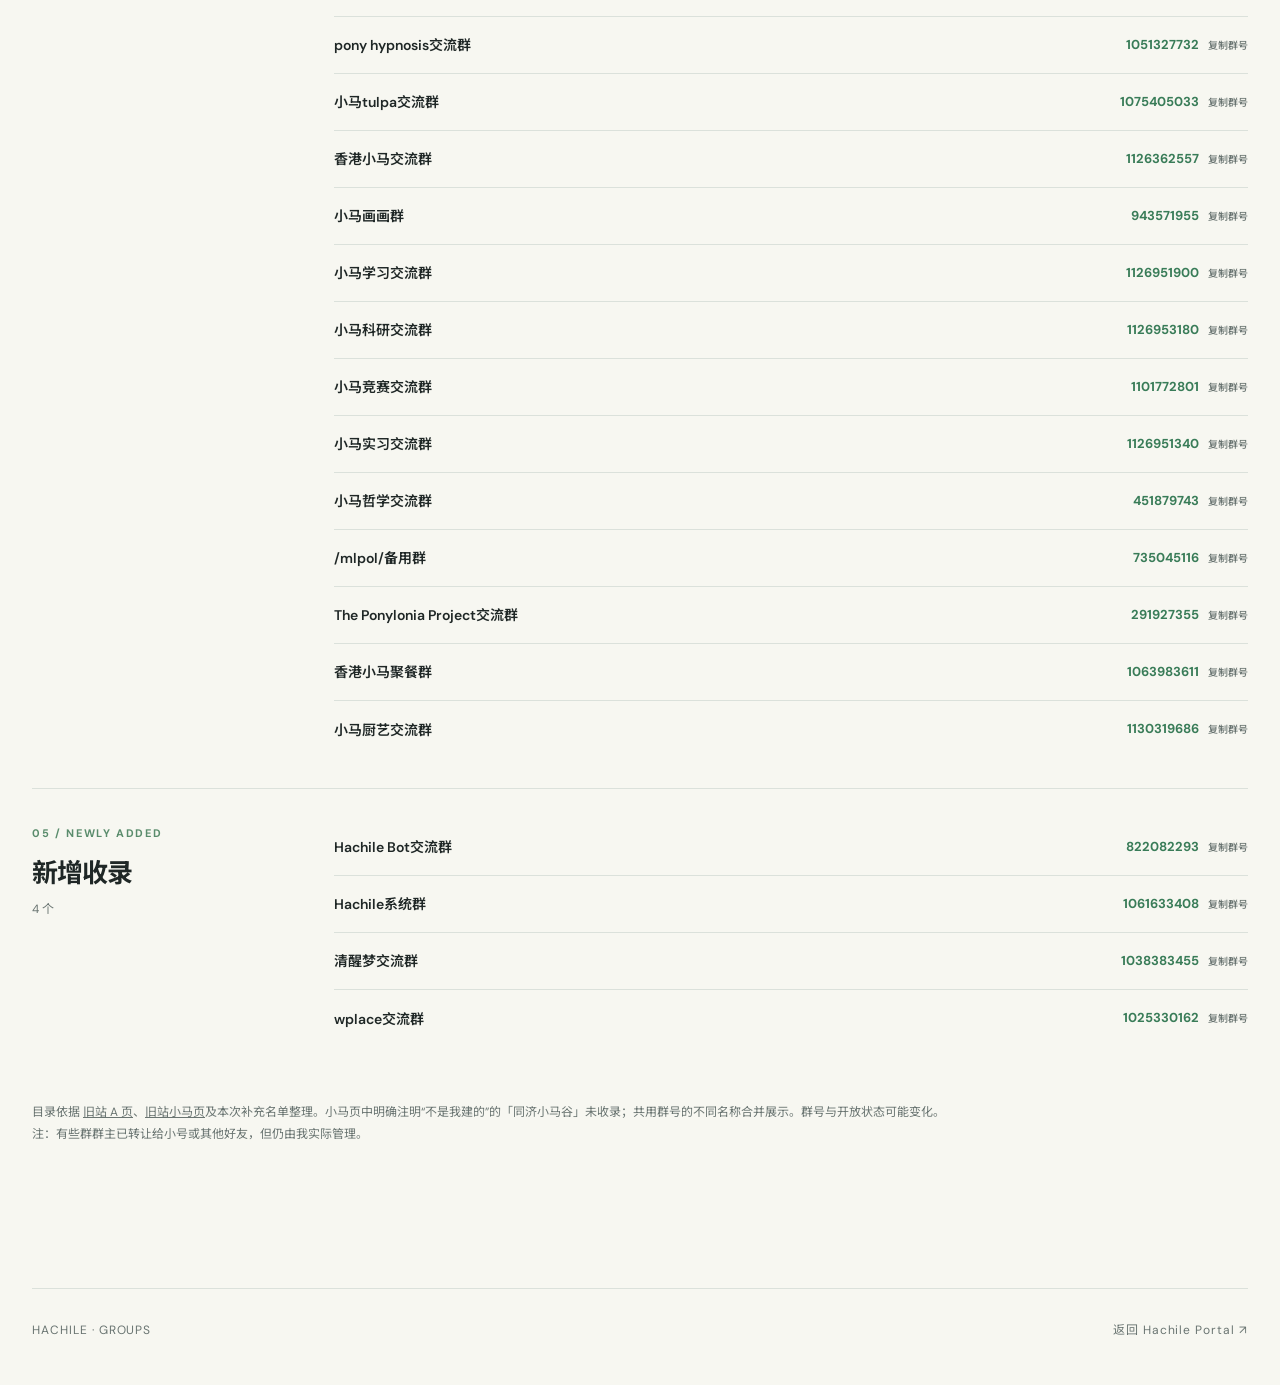
==== commit b629d84e: "Fill in confirmed AI group two number" ====
--- a/index.html
+++ b/index.html
@@ -59,7 +59,7 @@
         <li class="group"><span class="group-name">同济大学国豪书院26级学生群</span><span class="closed">暂不开放加入</span></li>
         <li class="group"><span class="group-name">同济国豪联谊会</span><button class="copy-button" type="button" data-copy="959672765">959672765 <small>复制群号</small></button></li>
         <li class="group"><span class="group-name">同济AI大模型交流群 <small>主群 · 交流群</small></span><button class="copy-button" type="button" data-copy="1103021149">1103021149 <small>复制群号</small></button></li>
-        <li class="group"><span class="group-name">同济AI大模型交流二群 <small>交流群</small></span><span class="closed">群号待补充</span></li>
+        <li class="group"><span class="group-name">同济AI大模型交流二群 <small>交流群</small></span><button class="copy-button" type="button" data-copy="832504586">832504586 <small>复制群号</small></button></li>
         <li class="group"><span class="group-name">同济AI大模型交流三群 <small>学术讨论群</small></span><button class="copy-button" type="button" data-copy="689315680">689315680 <small>复制群号</small></button></li>
         <li class="group"><span class="group-name">同济AI大模型交流四群 <small>同济内部交流群</small></span><button class="copy-button" type="button" data-copy="1127773531">1127773531 <small>复制群号</small></button></li>
         <li class="group"><span class="group-name">香港理工大学研学交换互助群</span><button class="copy-button" type="button" data-copy="1048413641">1048413641 <small>复制群号</small></button></li>
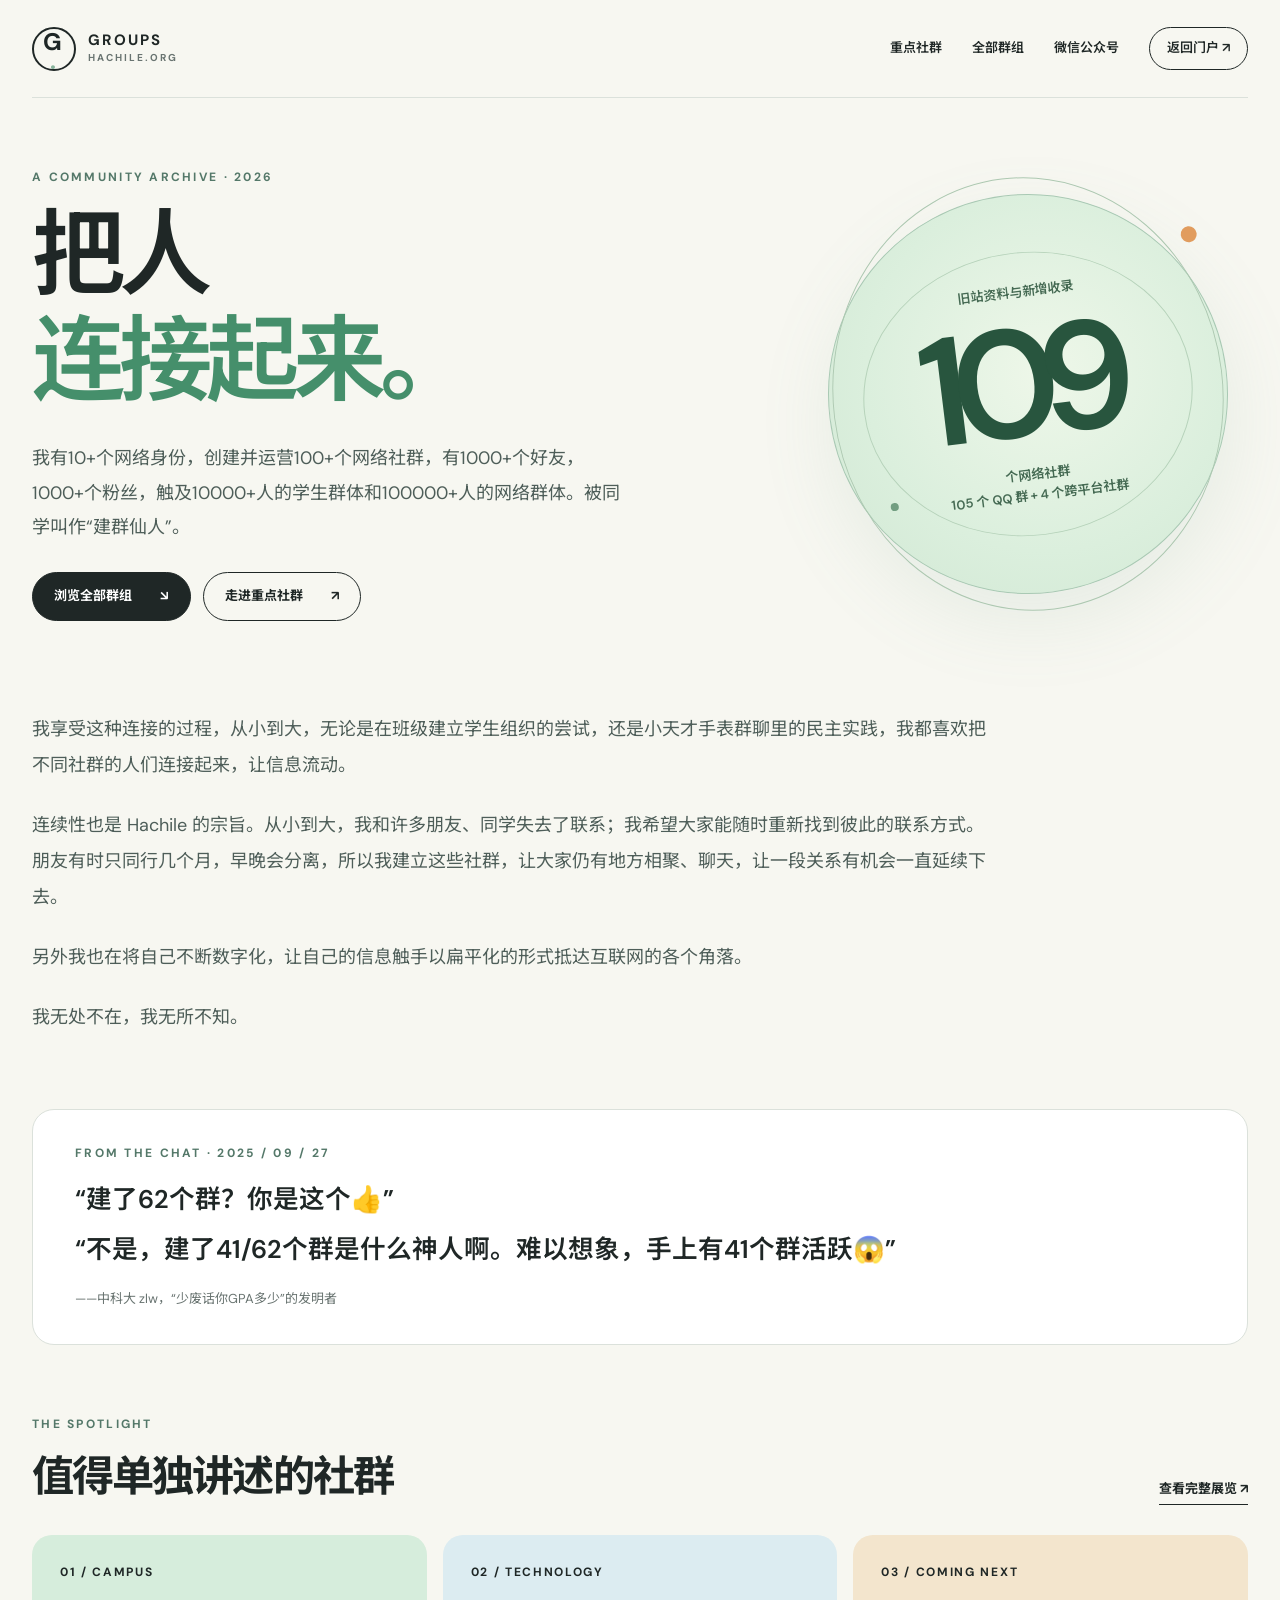
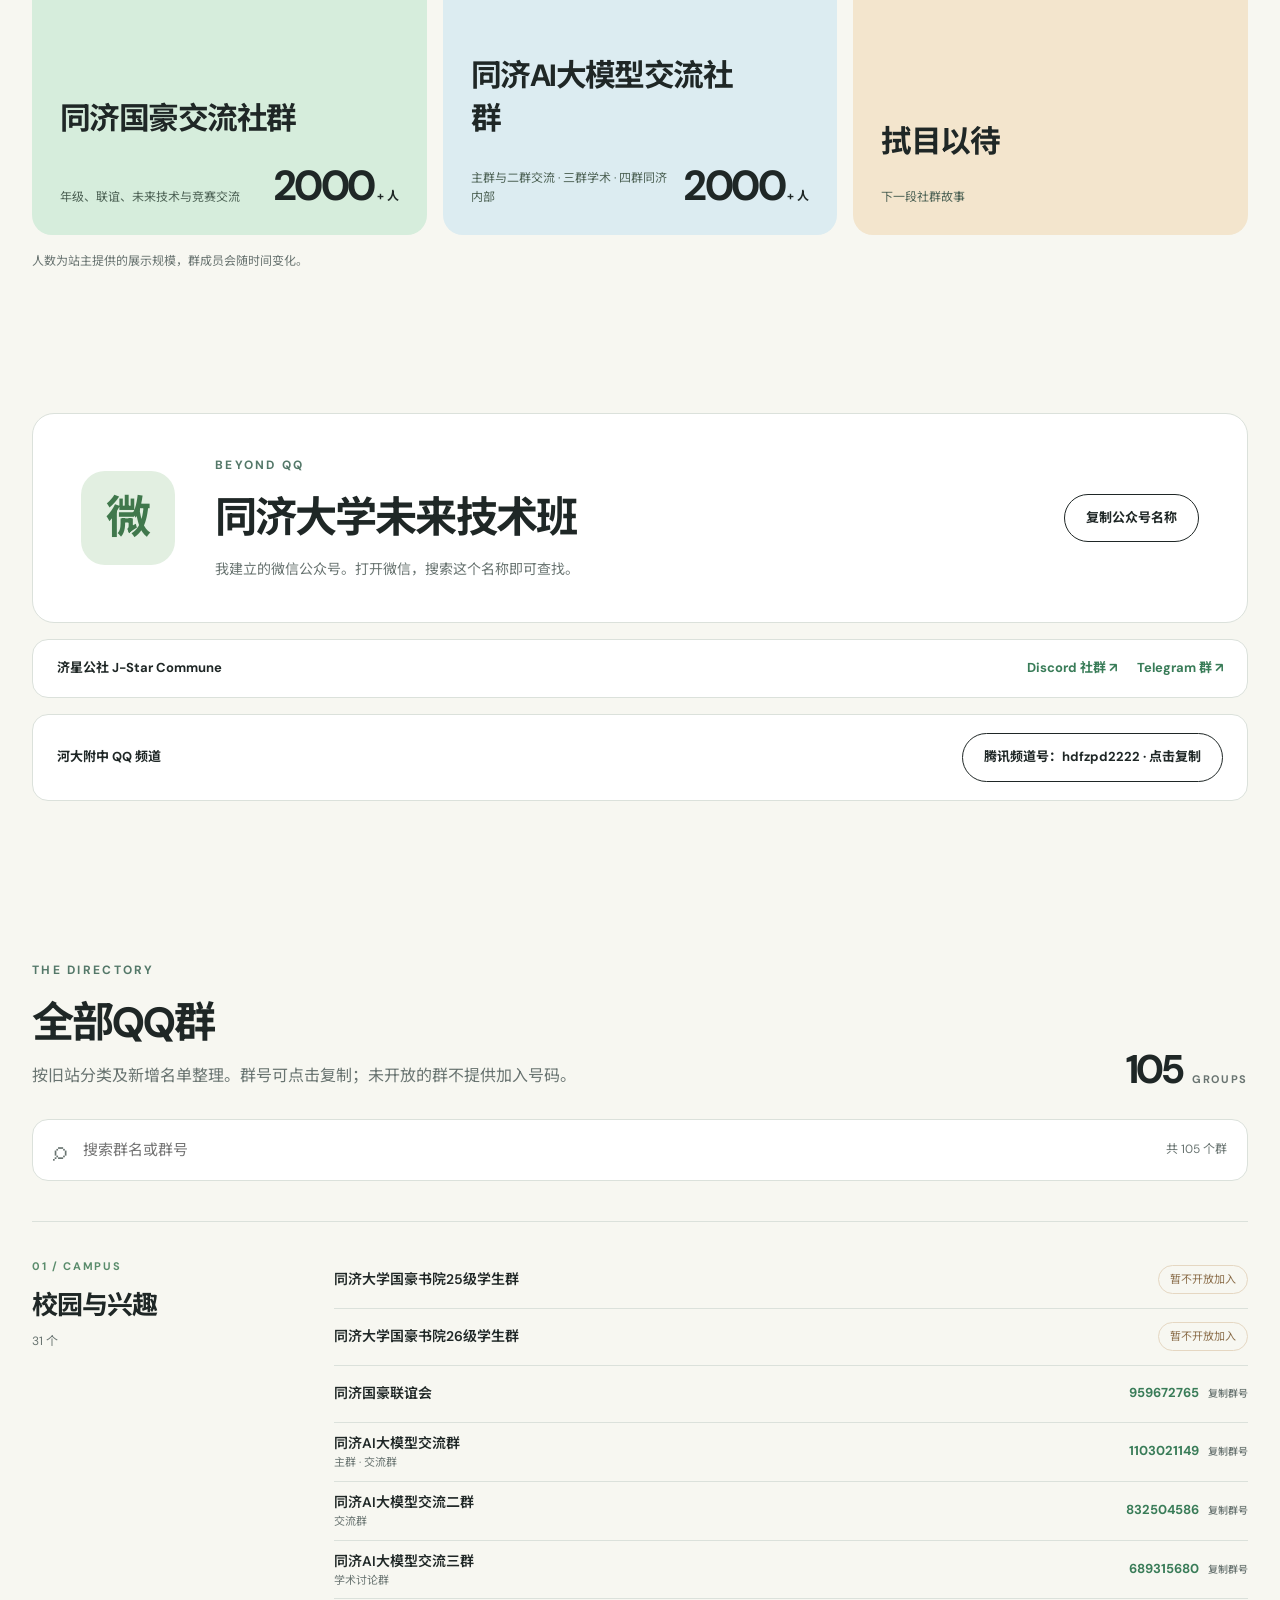
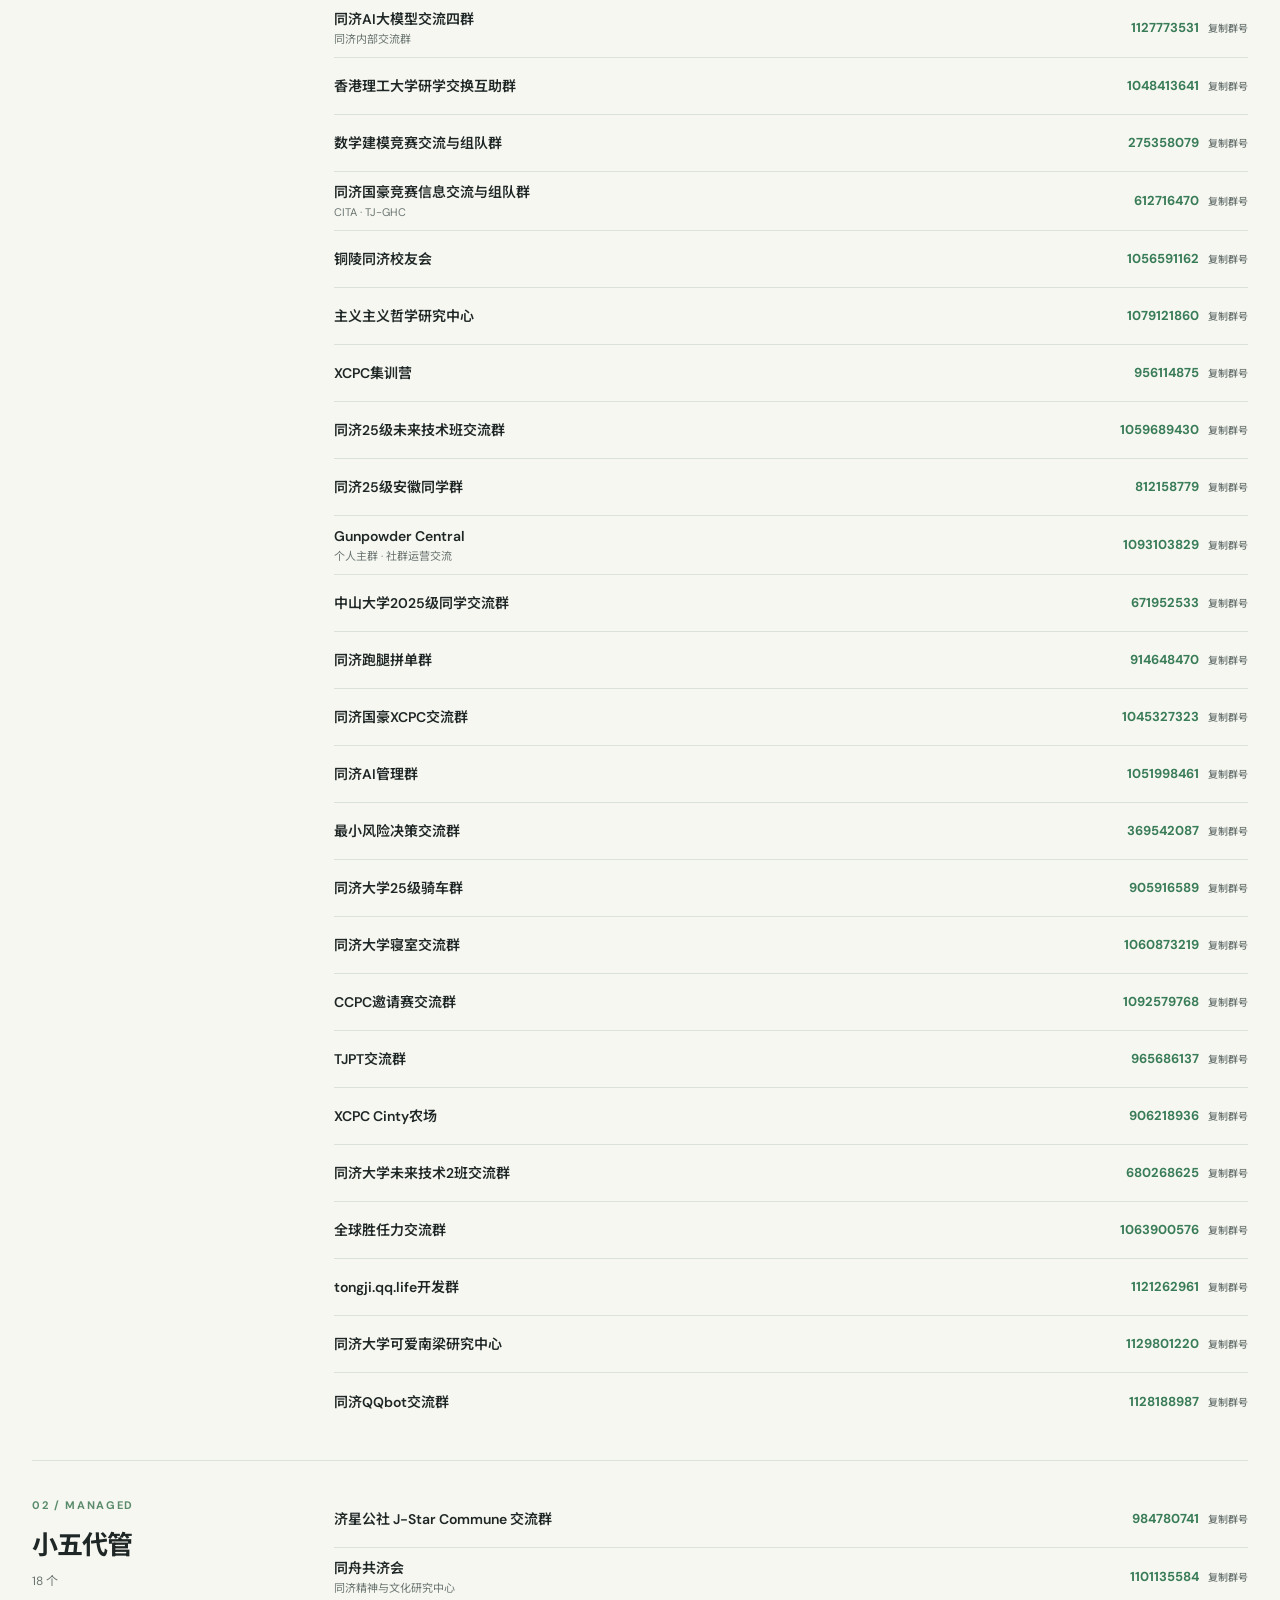
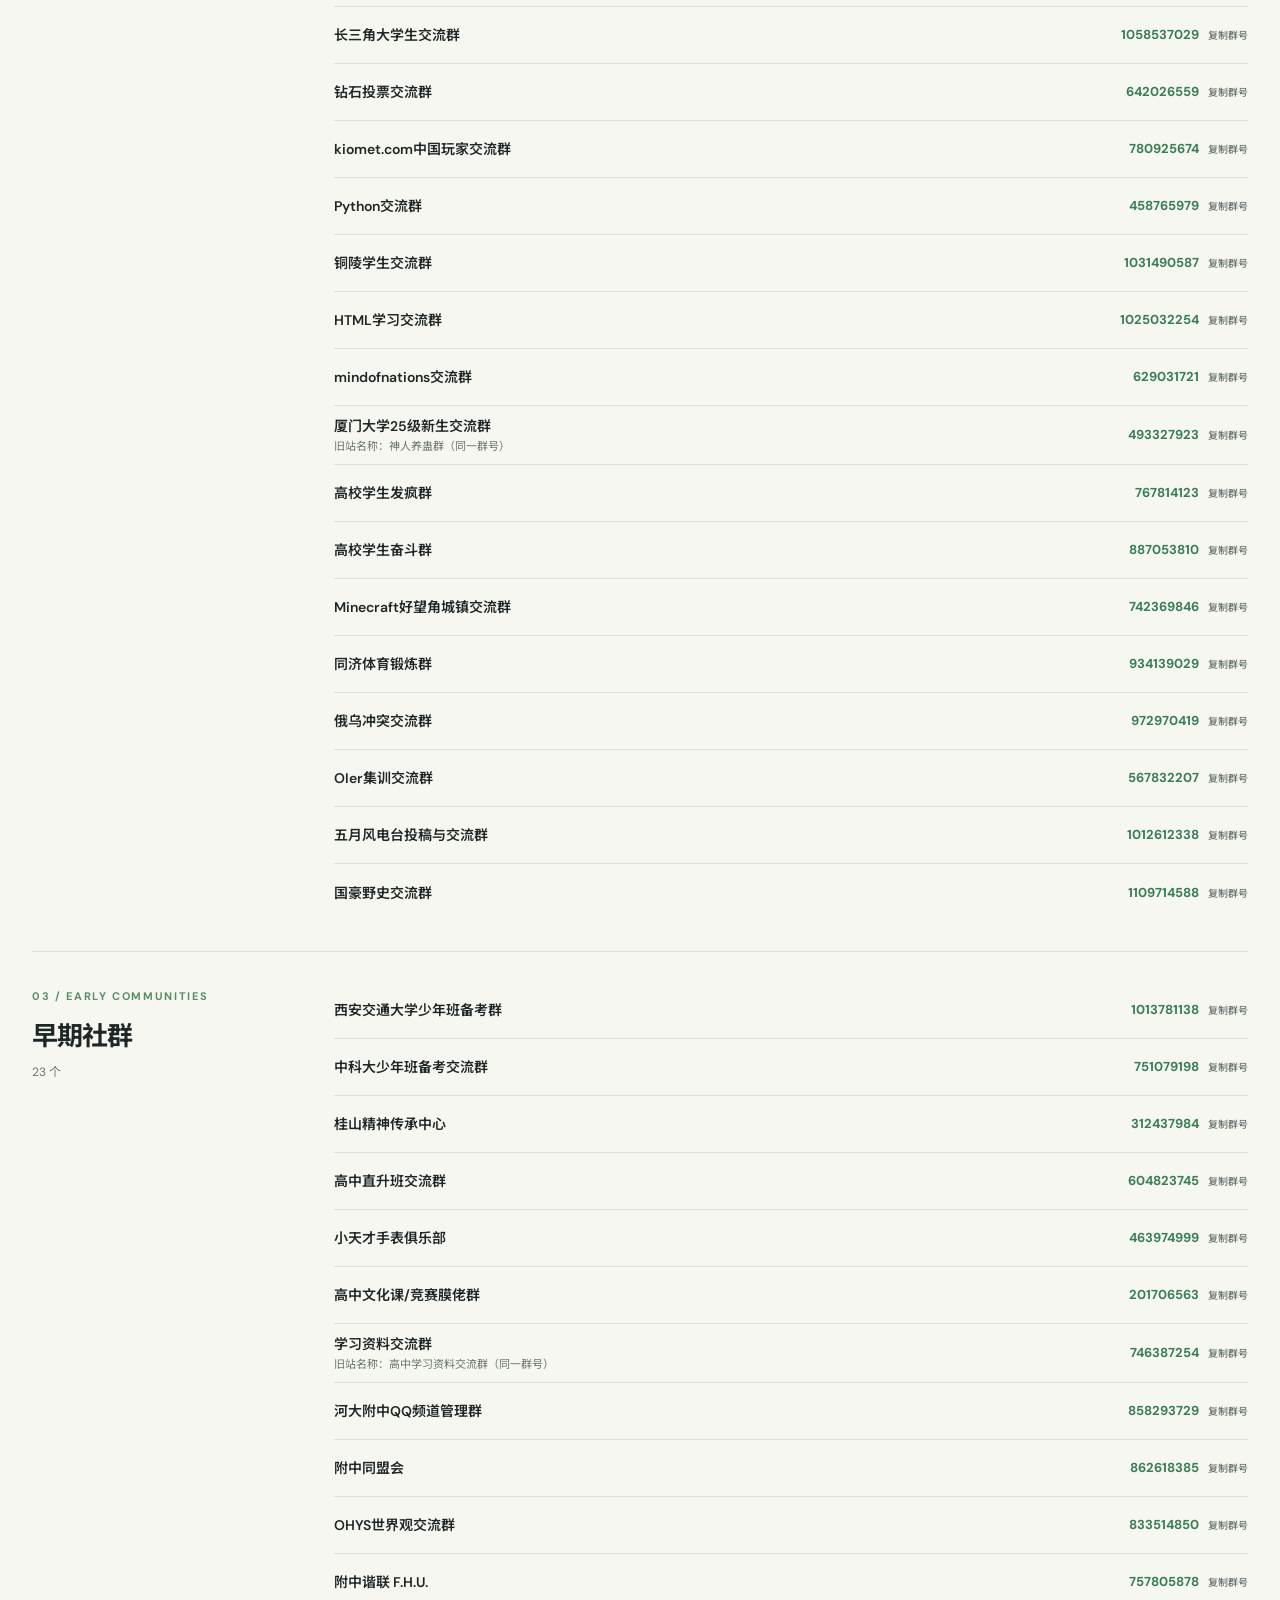
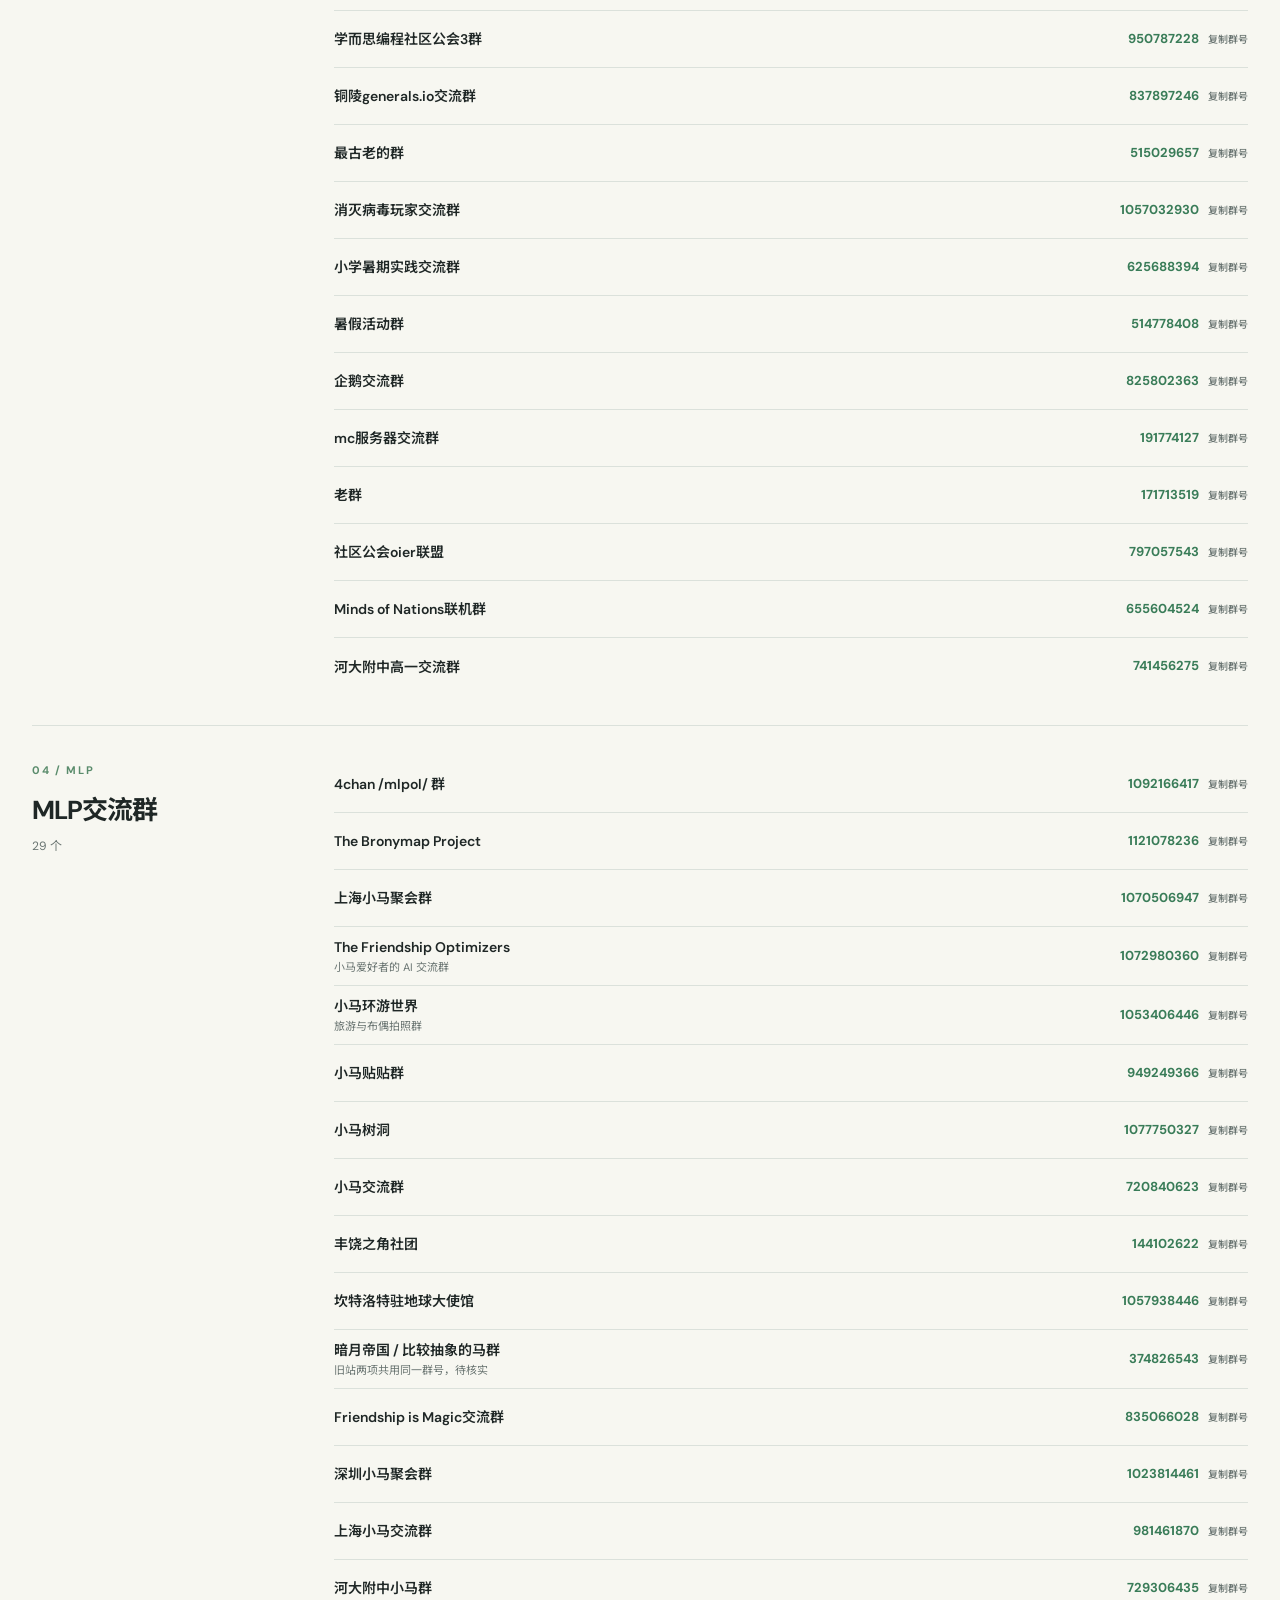
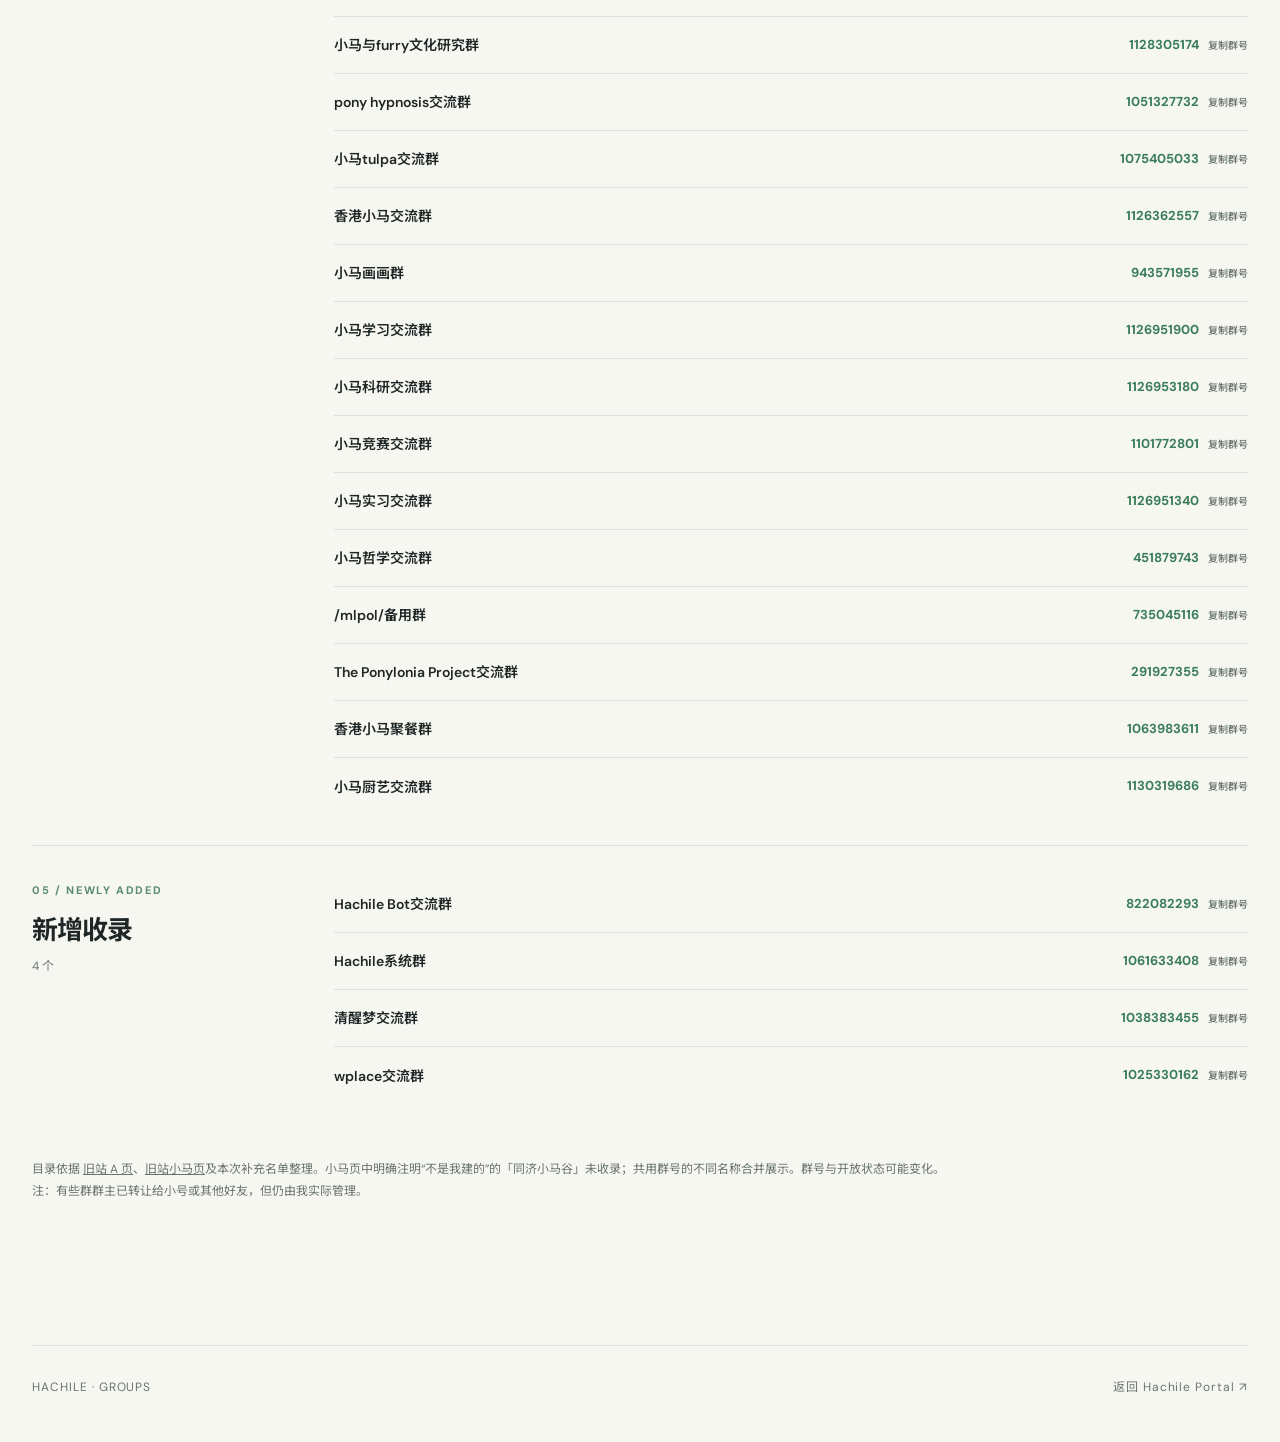
==== commit c46f5095: "Add Tongji QQbot discussion group" ====
--- a/index.html
+++ b/index.html
@@ -19,7 +19,7 @@
   <main>
     <section class="hero wrap">
       <div class="hero-copy"><p class="eyebrow">A COMMUNITY ARCHIVE · 2026</p><h1>把人<br><em>连接起来。</em></h1><p class="lead">我有10+个网络身份，创建并运营100+个网络社群，有1000+个好友，1000+个粉丝，触及10000+人的学生群体和100000+人的网络群体。被同学叫作“建群仙人”。</p><div class="hero-actions"><a class="button primary" href="#directory">浏览全部群组 <span>↘</span></a><a class="button secondary" href="/featured/">走进重点社群 <span>↗</span></a></div></div>
-      <div class="hero-stat" aria-label="收录 108 个网络社群，包括 104 个 QQ 群和 4 个跨平台社群"><span class="stat-top">旧站资料与新增收录</span><strong>108</strong><span class="stat-bottom">个网络社群<br>104 个 QQ 群 + 4 个跨平台社群</span><span class="stat-orbit" aria-hidden="true"></span></div>
+      <div class="hero-stat" aria-label="收录 109 个网络社群，包括 105 个 QQ 群和 4 个跨平台社群"><span class="stat-top">旧站资料与新增收录</span><strong>109</strong><span class="stat-bottom">个网络社群<br>105 个 QQ 群 + 4 个跨平台社群</span><span class="stat-orbit" aria-hidden="true"></span></div>
     </section>
 
     <section class="community-intro wrap" aria-label="社群运营与 Hachile 宗旨">
@@ -51,10 +51,10 @@
     </section>
 
     <section class="section directory-section wrap" id="directory">
-      <div class="section-heading"><div><p class="eyebrow">THE DIRECTORY</p><h2>全部QQ群</h2><p>按旧站分类及新增名单整理。群号可点击复制；未开放的群不提供加入号码。</p></div><span class="directory-count">104 <small>GROUPS</small></span></div>
-      <label class="search"><span aria-hidden="true">⌕</span><input id="group-search" type="search" placeholder="搜索群名或群号" aria-label="搜索群名或群号" autocomplete="off"><span id="search-count" aria-live="polite">共 104 个群</span></label>
+      <div class="section-heading"><div><p class="eyebrow">THE DIRECTORY</p><h2>全部QQ群</h2><p>按旧站分类及新增名单整理。群号可点击复制；未开放的群不提供加入号码。</p></div><span class="directory-count">105 <small>GROUPS</small></span></div>
+      <label class="search"><span aria-hidden="true">⌕</span><input id="group-search" type="search" placeholder="搜索群名或群号" aria-label="搜索群名或群号" autocomplete="off"><span id="search-count" aria-live="polite">共 105 个群</span></label>
 
-      <div class="category" id="campus"><div class="category-heading"><span>01 / CAMPUS</span><h3>校园与兴趣</h3><small>30 个</small></div><ul class="group-list">
+      <div class="category" id="campus"><div class="category-heading"><span>01 / CAMPUS</span><h3>校园与兴趣</h3><small>31 个</small></div><ul class="group-list">
         <li class="group"><span class="group-name">同济大学国豪书院25级学生群</span><span class="closed">暂不开放加入</span></li>
         <li class="group"><span class="group-name">同济大学国豪书院26级学生群</span><span class="closed">暂不开放加入</span></li>
         <li class="group"><span class="group-name">同济国豪联谊会</span><button class="copy-button" type="button" data-copy="959672765">959672765 <small>复制群号</small></button></li>
@@ -85,6 +85,7 @@
         <li class="group"><span class="group-name">全球胜任力交流群</span><button class="copy-button" type="button" data-copy="1063900576">1063900576 <small>复制群号</small></button></li>
         <li class="group"><span class="group-name">tongji.qq.life开发群</span><button class="copy-button" type="button" data-copy="1121262961">1121262961 <small>复制群号</small></button></li>
         <li class="group"><span class="group-name">同济大学可爱南梁研究中心</span><button class="copy-button" type="button" data-copy="1129801220">1129801220 <small>复制群号</small></button></li>
+        <li class="group"><span class="group-name">同济QQbot交流群</span><button class="copy-button" type="button" data-copy="1128188987">1128188987 <small>复制群号</small></button></li>
       </ul></div>
 
       <div class="category" id="managed"><div class="category-heading"><span>02 / MANAGED</span><h3>小五代管</h3><small>18 个</small></div><ul class="group-list">
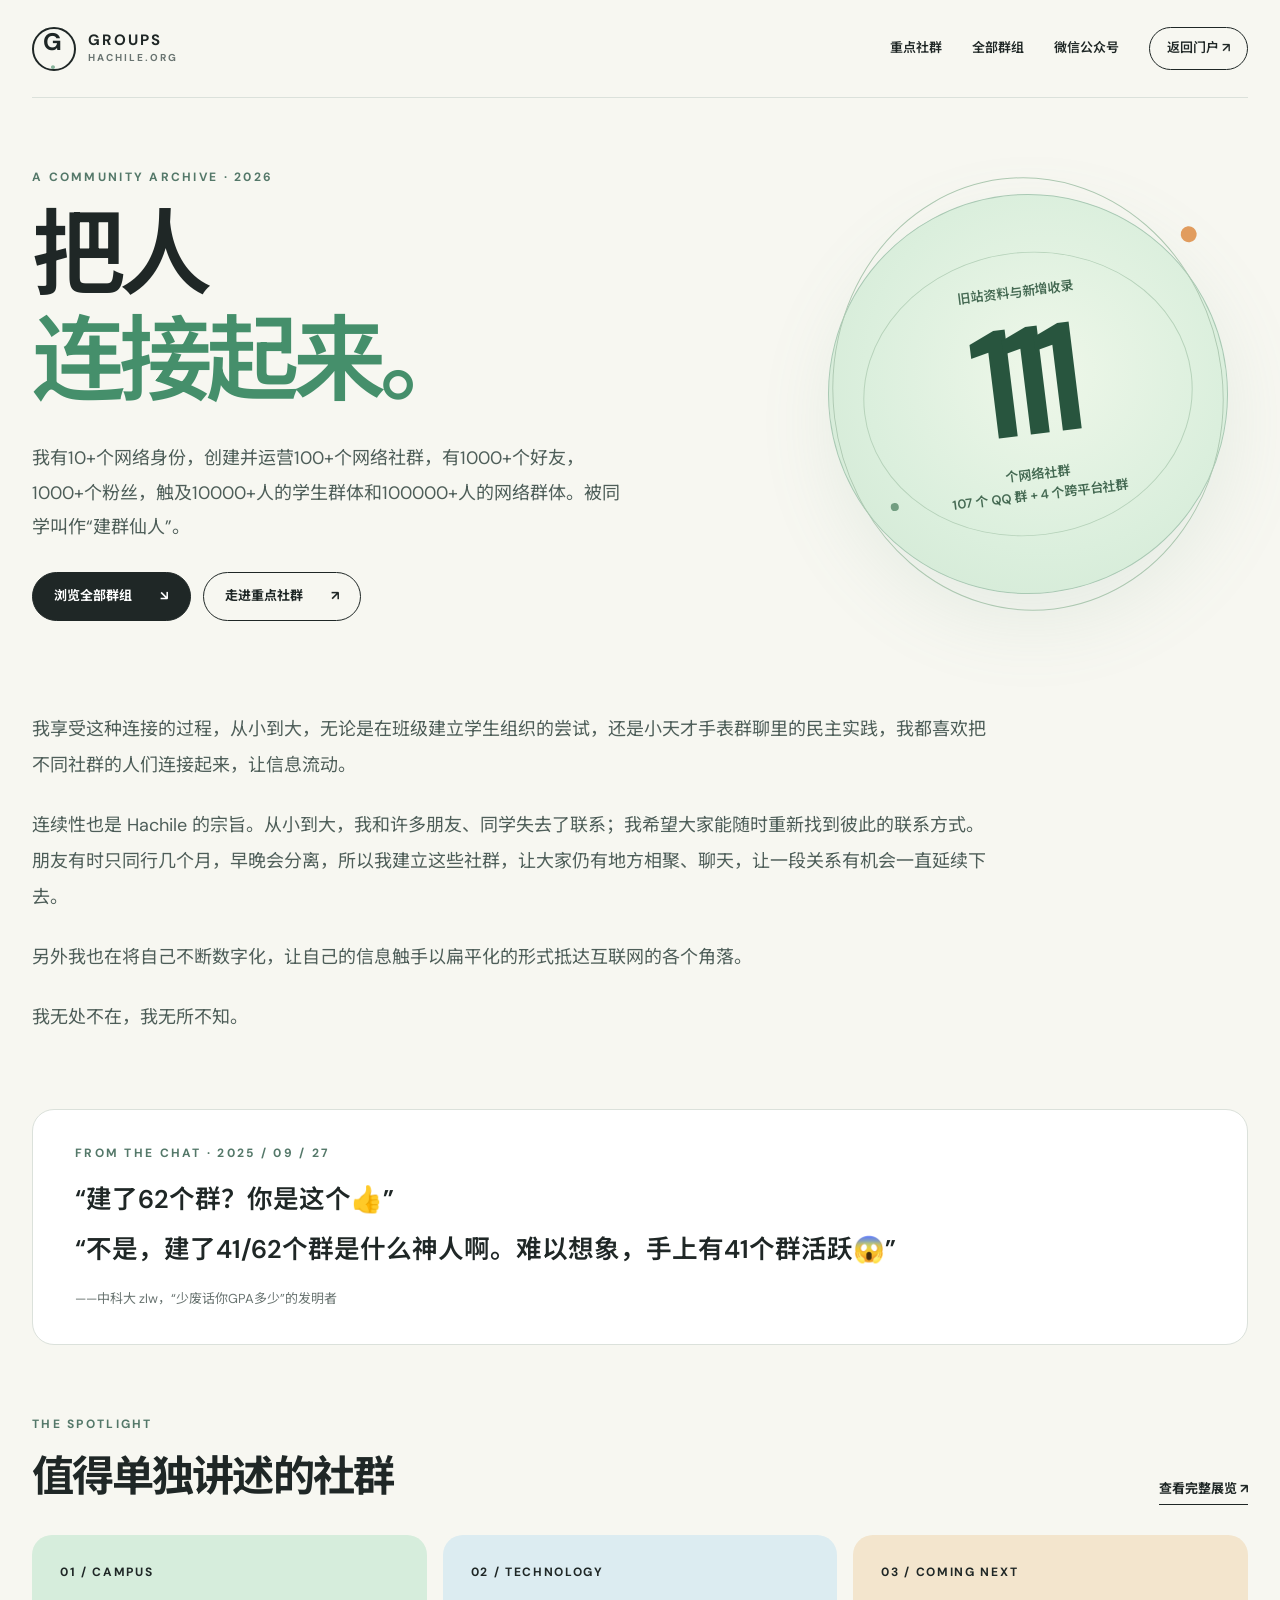
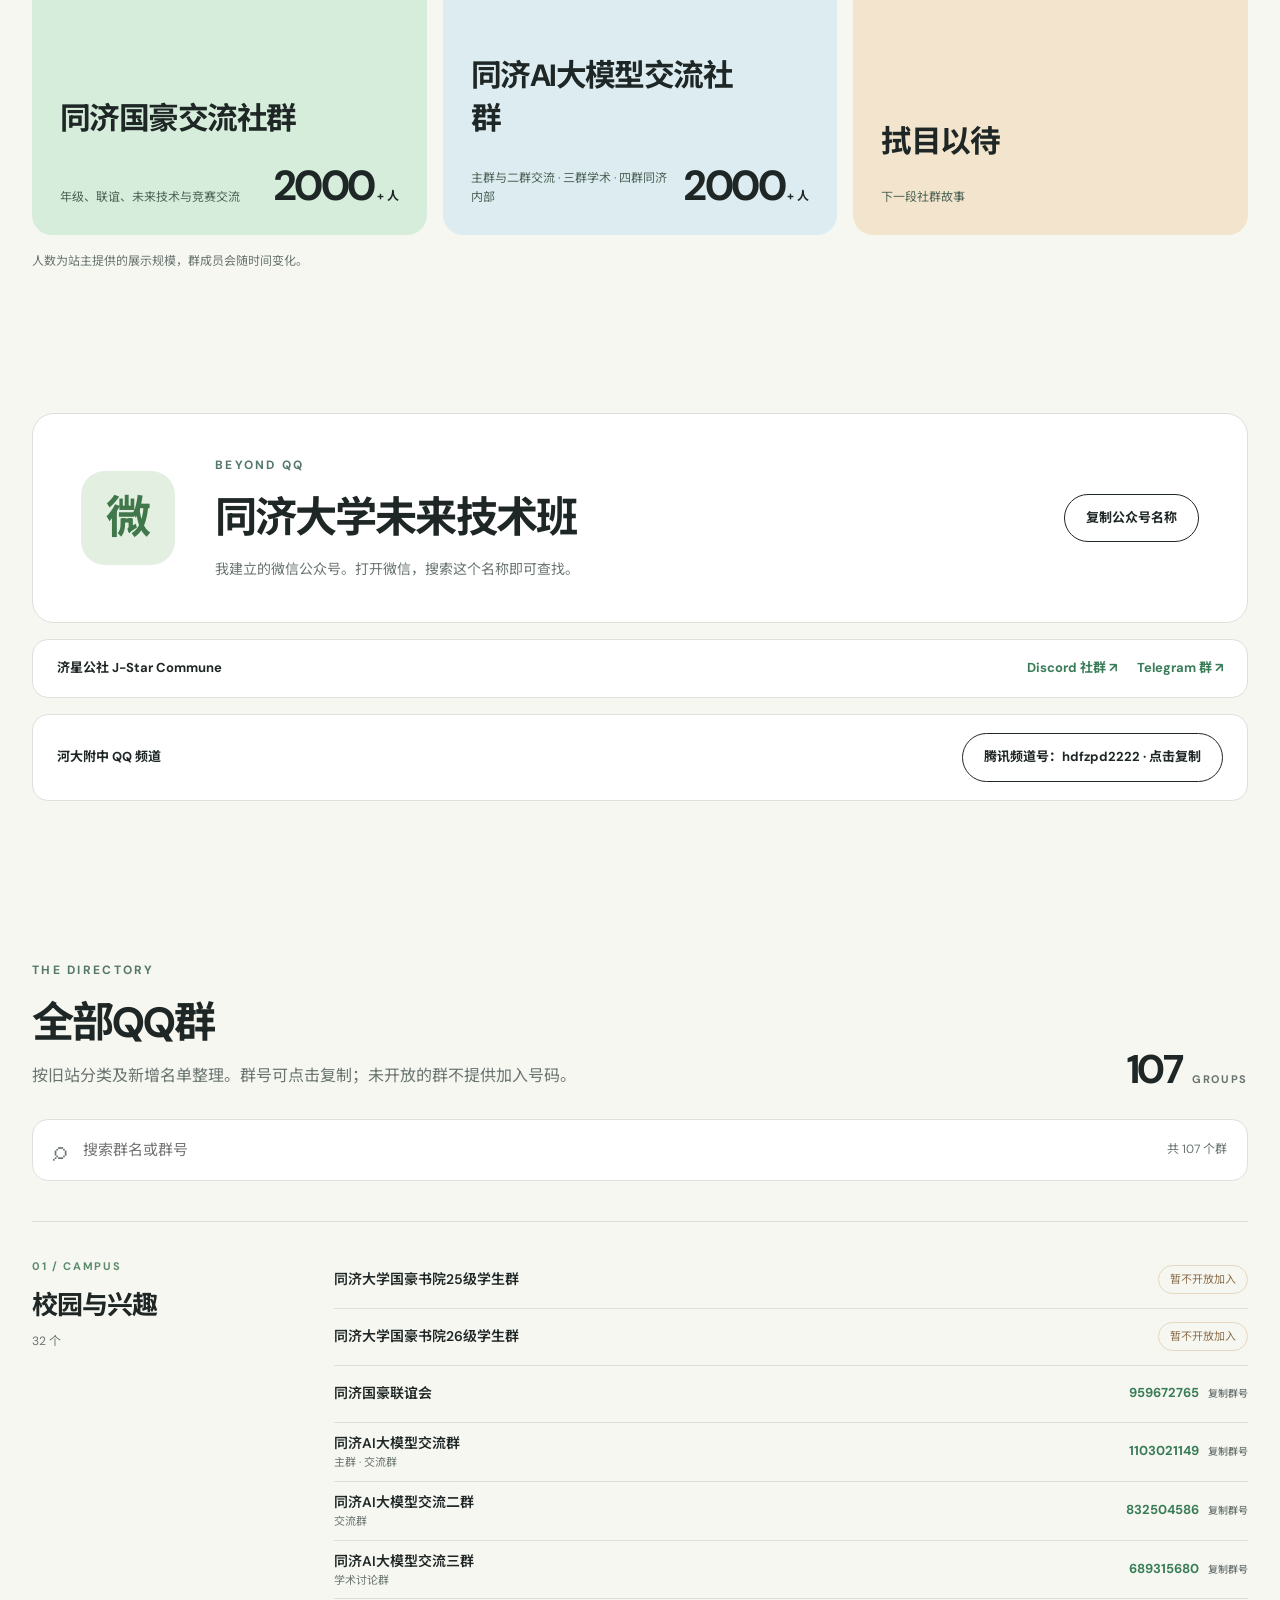
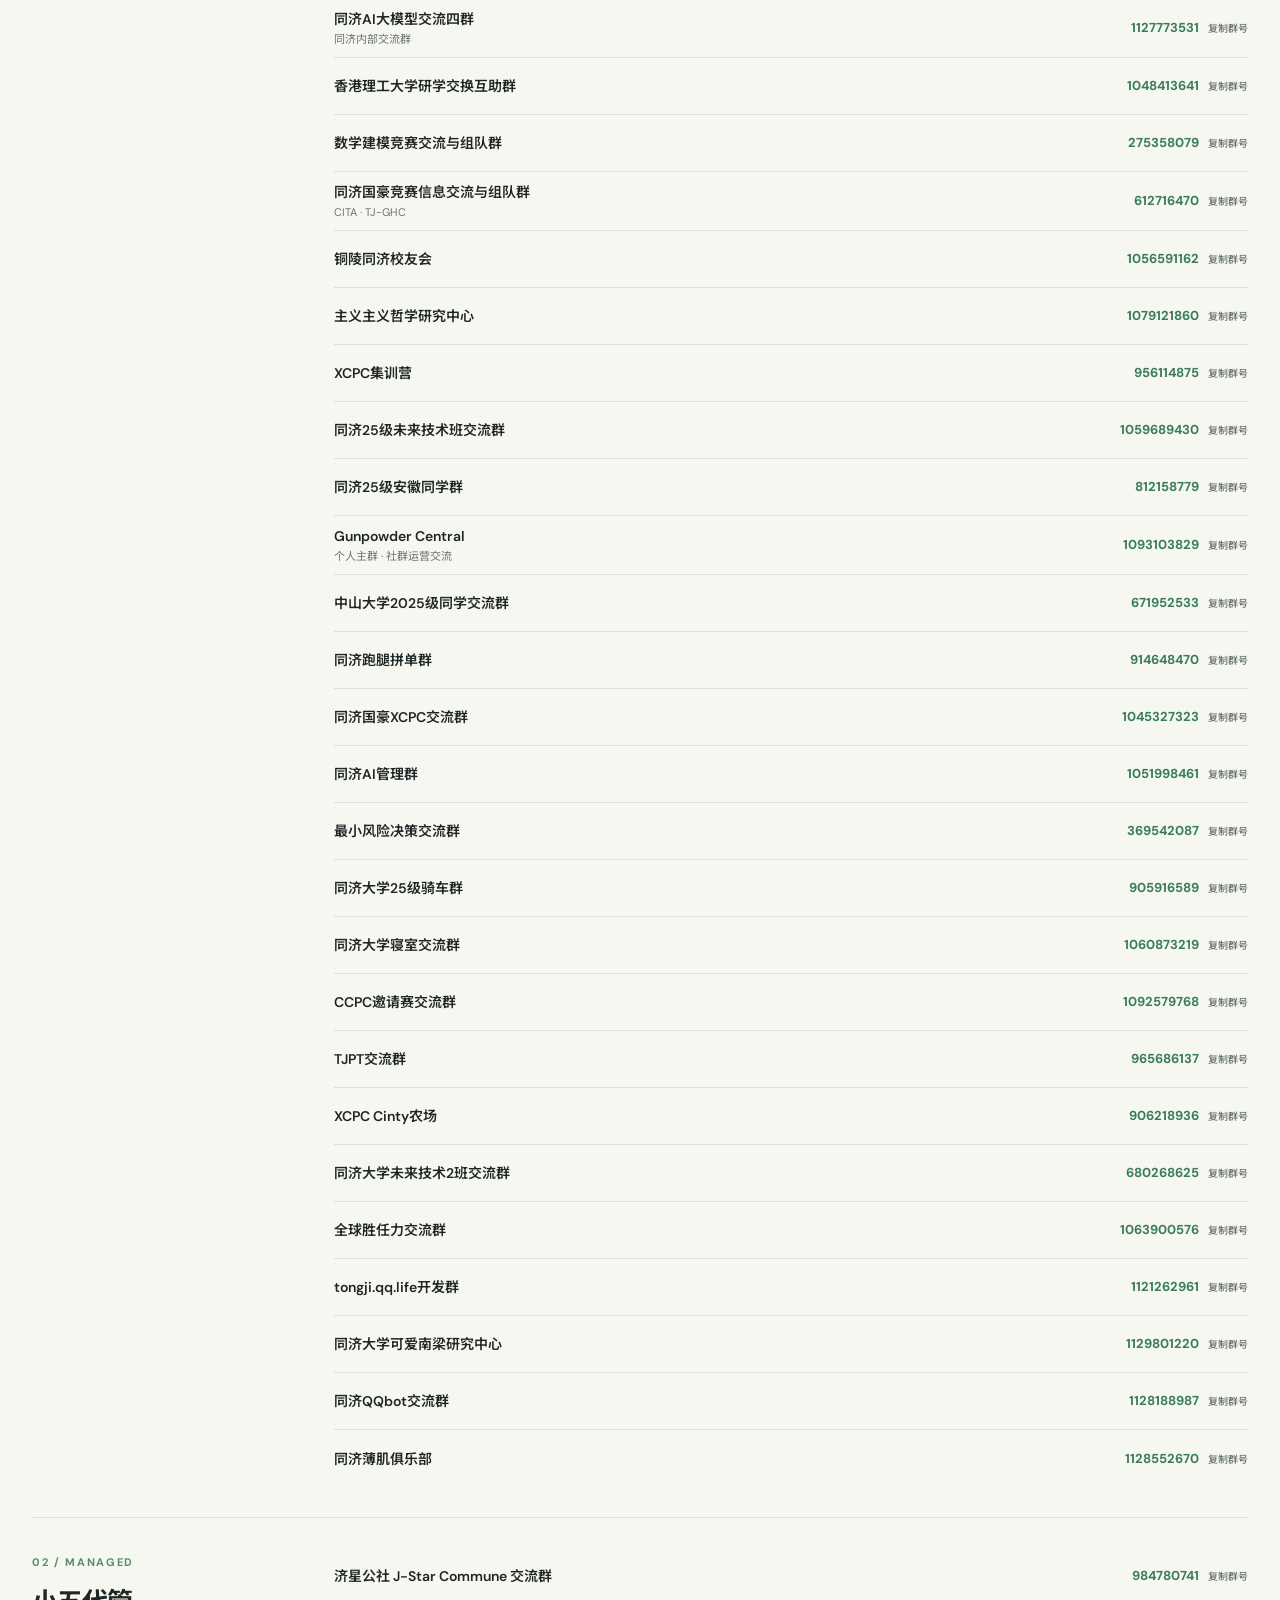
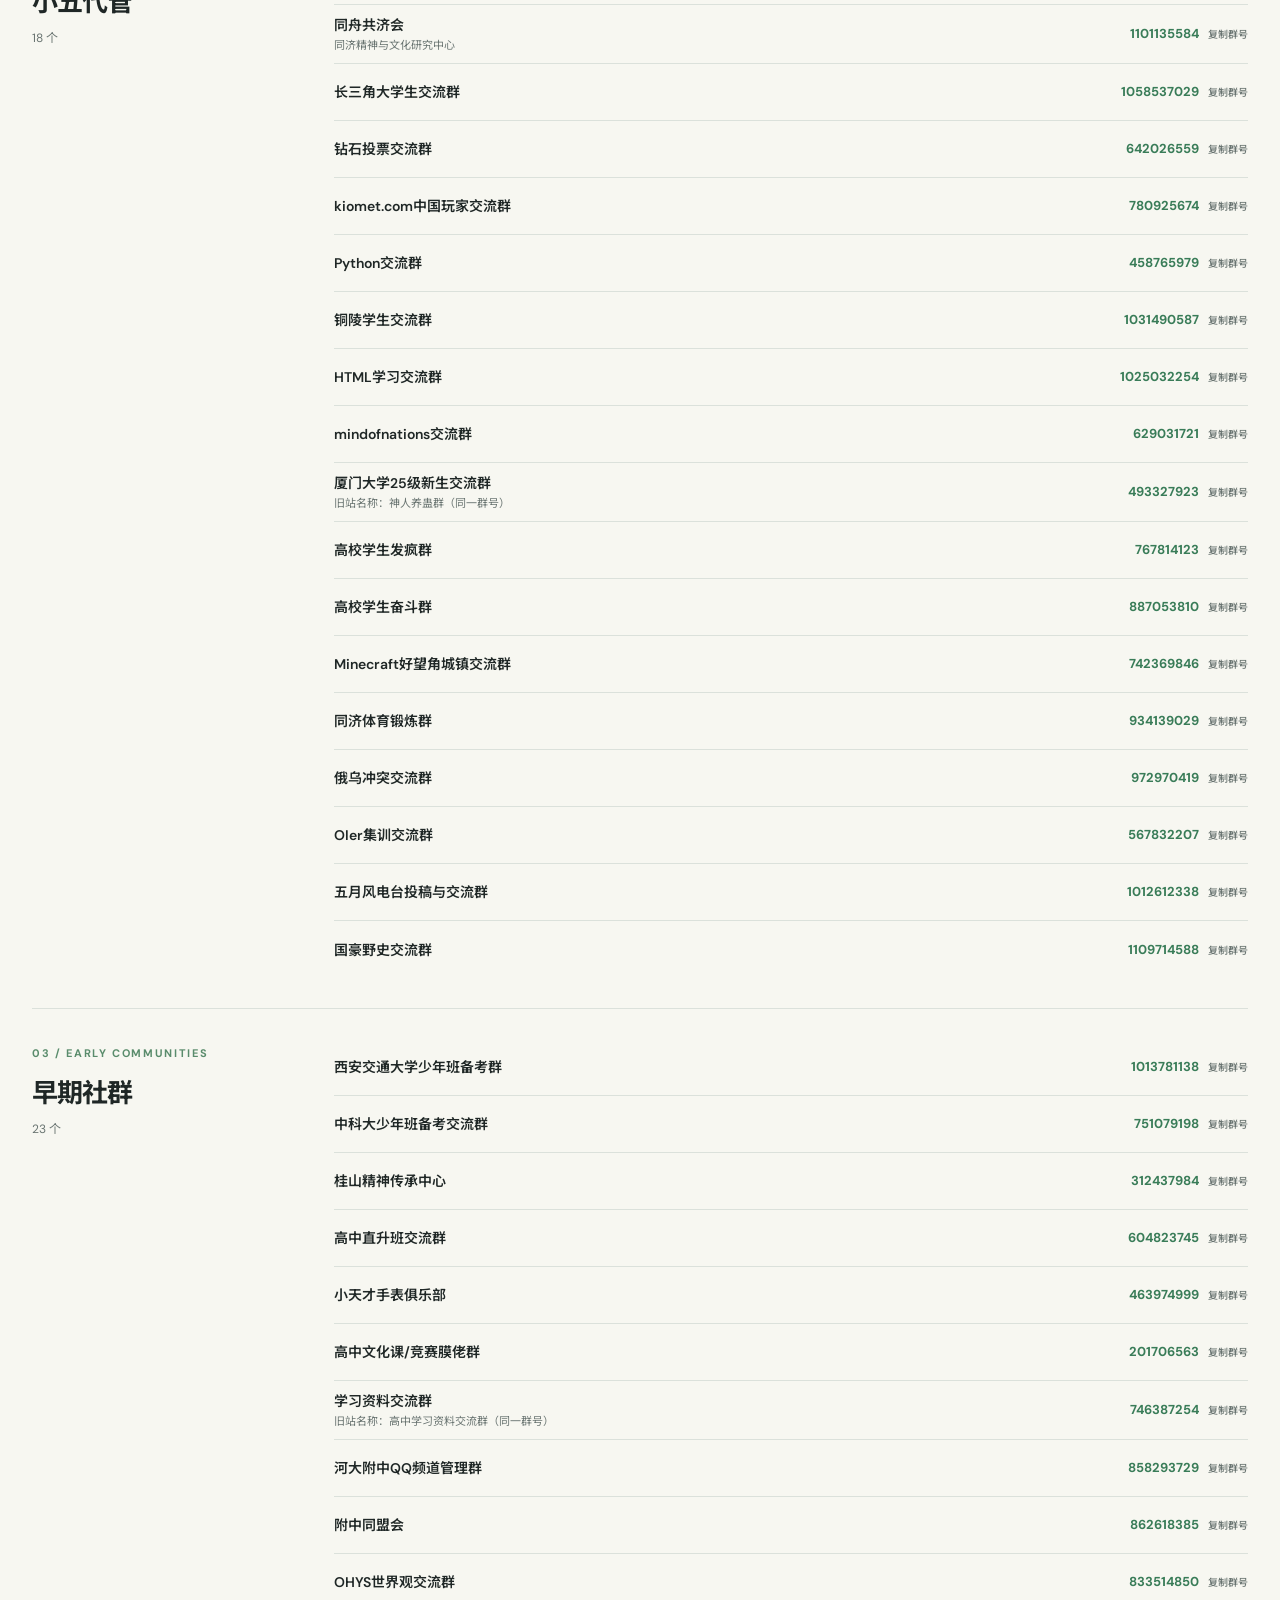
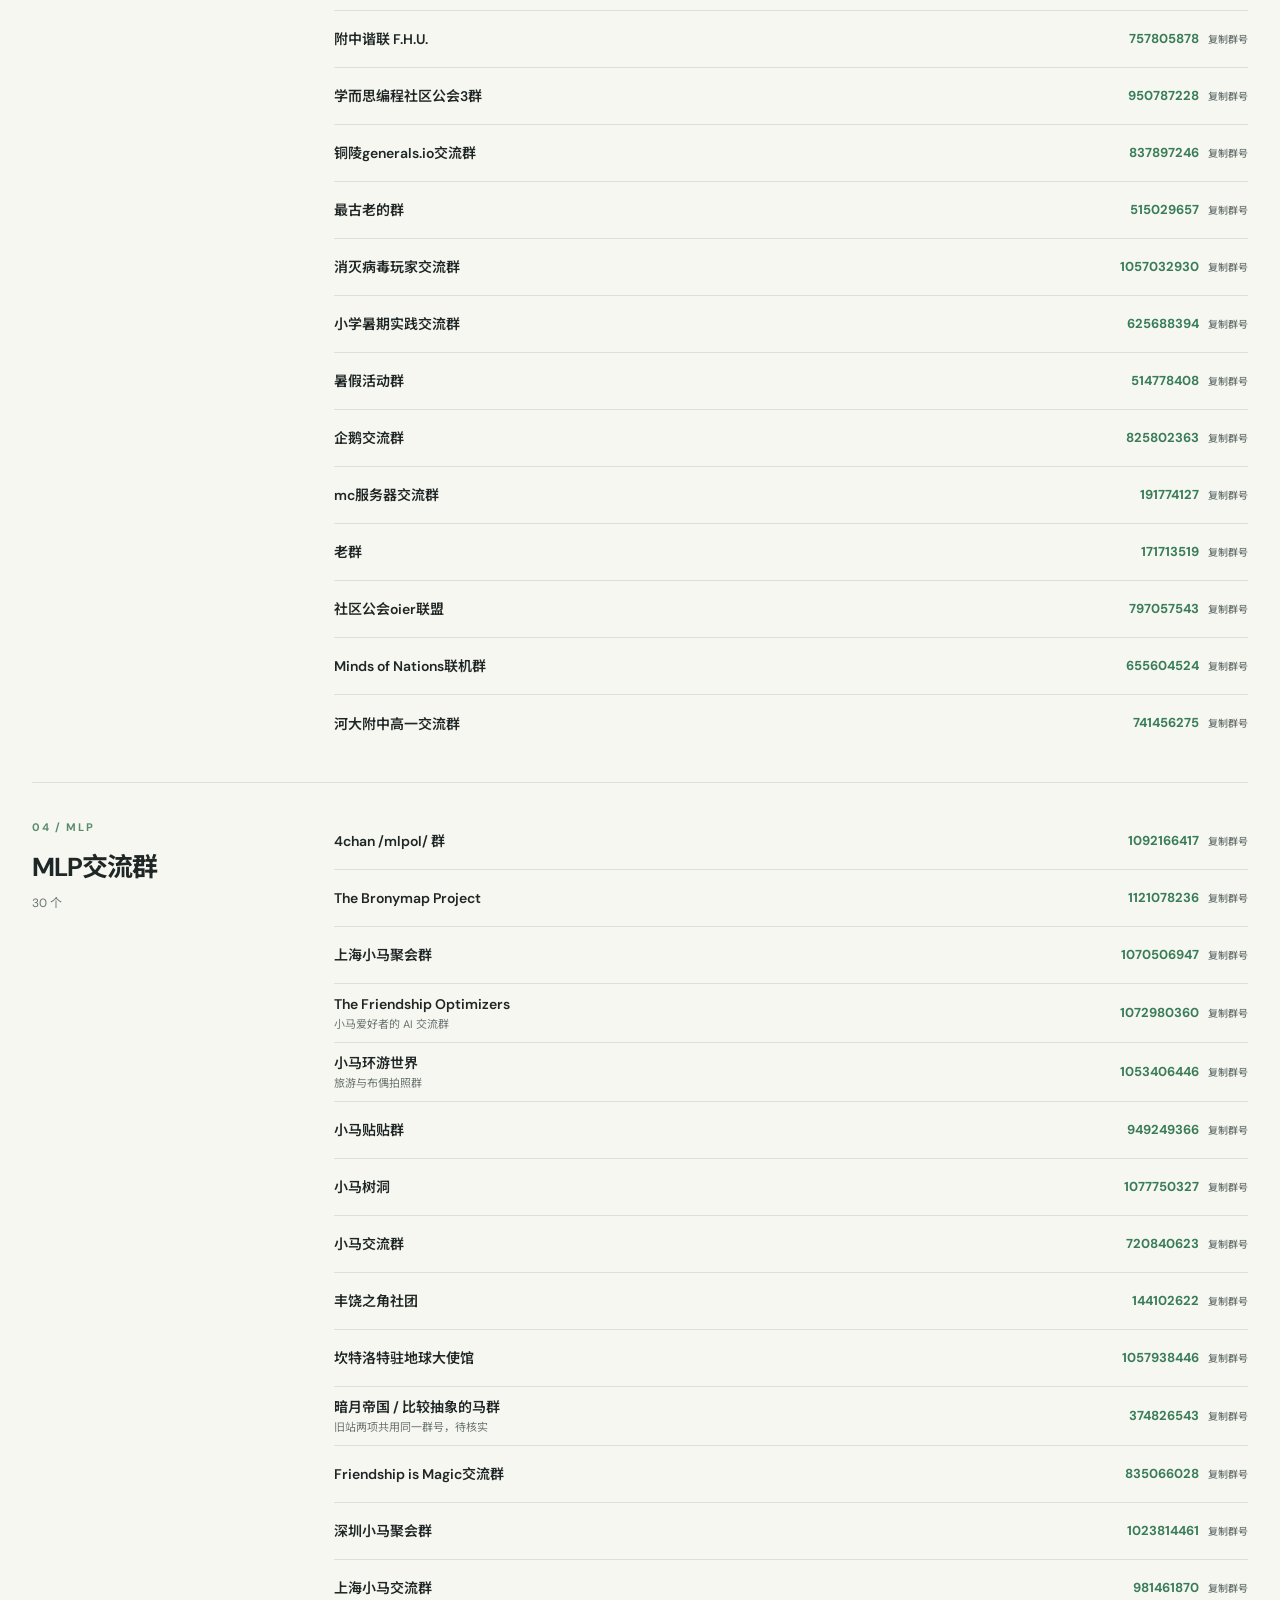
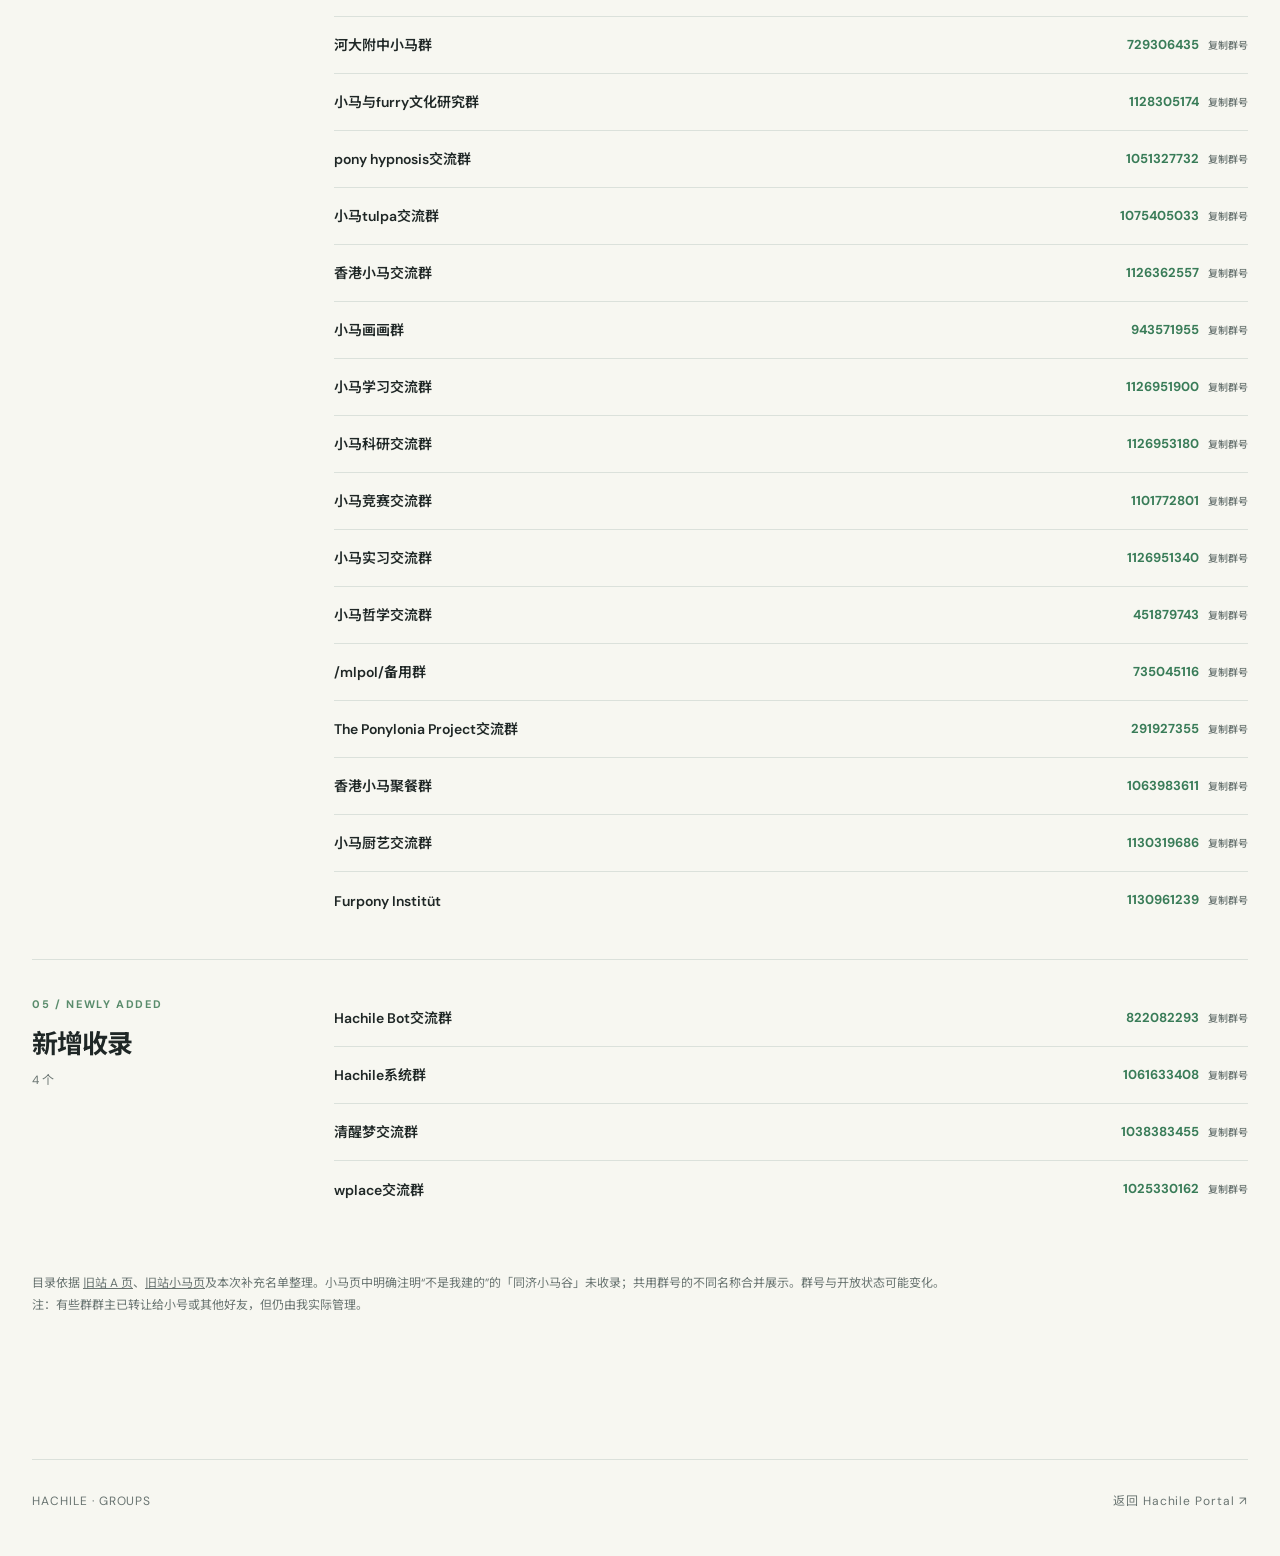
==== commit f73e92ea: "Add Tongji Lean Muscle Club and Furpony Institut" ====
--- a/index.html
+++ b/index.html
@@ -19,7 +19,7 @@
   <main>
     <section class="hero wrap">
       <div class="hero-copy"><p class="eyebrow">A COMMUNITY ARCHIVE · 2026</p><h1>把人<br><em>连接起来。</em></h1><p class="lead">我有10+个网络身份，创建并运营100+个网络社群，有1000+个好友，1000+个粉丝，触及10000+人的学生群体和100000+人的网络群体。被同学叫作“建群仙人”。</p><div class="hero-actions"><a class="button primary" href="#directory">浏览全部群组 <span>↘</span></a><a class="button secondary" href="/featured/">走进重点社群 <span>↗</span></a></div></div>
-      <div class="hero-stat" aria-label="收录 109 个网络社群，包括 105 个 QQ 群和 4 个跨平台社群"><span class="stat-top">旧站资料与新增收录</span><strong>109</strong><span class="stat-bottom">个网络社群<br>105 个 QQ 群 + 4 个跨平台社群</span><span class="stat-orbit" aria-hidden="true"></span></div>
+      <div class="hero-stat" aria-label="收录 111 个网络社群，包括 107 个 QQ 群和 4 个跨平台社群"><span class="stat-top">旧站资料与新增收录</span><strong>111</strong><span class="stat-bottom">个网络社群<br>107 个 QQ 群 + 4 个跨平台社群</span><span class="stat-orbit" aria-hidden="true"></span></div>
     </section>
 
     <section class="community-intro wrap" aria-label="社群运营与 Hachile 宗旨">
@@ -51,10 +51,10 @@
     </section>
 
     <section class="section directory-section wrap" id="directory">
-      <div class="section-heading"><div><p class="eyebrow">THE DIRECTORY</p><h2>全部QQ群</h2><p>按旧站分类及新增名单整理。群号可点击复制；未开放的群不提供加入号码。</p></div><span class="directory-count">105 <small>GROUPS</small></span></div>
-      <label class="search"><span aria-hidden="true">⌕</span><input id="group-search" type="search" placeholder="搜索群名或群号" aria-label="搜索群名或群号" autocomplete="off"><span id="search-count" aria-live="polite">共 105 个群</span></label>
+      <div class="section-heading"><div><p class="eyebrow">THE DIRECTORY</p><h2>全部QQ群</h2><p>按旧站分类及新增名单整理。群号可点击复制；未开放的群不提供加入号码。</p></div><span class="directory-count">107 <small>GROUPS</small></span></div>
+      <label class="search"><span aria-hidden="true">⌕</span><input id="group-search" type="search" placeholder="搜索群名或群号" aria-label="搜索群名或群号" autocomplete="off"><span id="search-count" aria-live="polite">共 107 个群</span></label>
 
-      <div class="category" id="campus"><div class="category-heading"><span>01 / CAMPUS</span><h3>校园与兴趣</h3><small>31 个</small></div><ul class="group-list">
+      <div class="category" id="campus"><div class="category-heading"><span>01 / CAMPUS</span><h3>校园与兴趣</h3><small>32 个</small></div><ul class="group-list">
         <li class="group"><span class="group-name">同济大学国豪书院25级学生群</span><span class="closed">暂不开放加入</span></li>
         <li class="group"><span class="group-name">同济大学国豪书院26级学生群</span><span class="closed">暂不开放加入</span></li>
         <li class="group"><span class="group-name">同济国豪联谊会</span><button class="copy-button" type="button" data-copy="959672765">959672765 <small>复制群号</small></button></li>
@@ -86,6 +86,7 @@
         <li class="group"><span class="group-name">tongji.qq.life开发群</span><button class="copy-button" type="button" data-copy="1121262961">1121262961 <small>复制群号</small></button></li>
         <li class="group"><span class="group-name">同济大学可爱南梁研究中心</span><button class="copy-button" type="button" data-copy="1129801220">1129801220 <small>复制群号</small></button></li>
         <li class="group"><span class="group-name">同济QQbot交流群</span><button class="copy-button" type="button" data-copy="1128188987">1128188987 <small>复制群号</small></button></li>
+        <li class="group"><span class="group-name">同济薄肌俱乐部</span><button class="copy-button" type="button" data-copy="1128552670">1128552670 <small>复制群号</small></button></li>
       </ul></div>
 
       <div class="category" id="managed"><div class="category-heading"><span>02 / MANAGED</span><h3>小五代管</h3><small>18 个</small></div><ul class="group-list">
@@ -135,7 +136,7 @@
         <li class="group"><span class="group-name">河大附中高一交流群</span><button class="copy-button" type="button" data-copy="741456275">741456275 <small>复制群号</small></button></li>
       </ul></div>
 
-      <div class="category" id="pony"><div class="category-heading"><span>04 / MLP</span><h3>MLP交流群</h3><small>29 个</small></div><ul class="group-list">
+      <div class="category" id="pony"><div class="category-heading"><span>04 / MLP</span><h3>MLP交流群</h3><small>30 个</small></div><ul class="group-list">
         <li class="group"><span class="group-name">4chan /mlpol/ 群</span><button class="copy-button" type="button" data-copy="1092166417">1092166417 <small>复制群号</small></button></li>
         <li class="group"><span class="group-name">The Bronymap Project</span><button class="copy-button" type="button" data-copy="1121078236">1121078236 <small>复制群号</small></button></li>
         <li class="group"><span class="group-name">上海小马聚会群</span><button class="copy-button" type="button" data-copy="1070506947">1070506947 <small>复制群号</small></button></li>
@@ -165,6 +166,7 @@
         <li class="group"><span class="group-name">The Ponylonia Project交流群</span><button class="copy-button" type="button" data-copy="291927355">291927355 <small>复制群号</small></button></li>
         <li class="group"><span class="group-name">香港小马聚餐群</span><button class="copy-button" type="button" data-copy="1063983611">1063983611 <small>复制群号</small></button></li>
         <li class="group"><span class="group-name">小马厨艺交流群</span><button class="copy-button" type="button" data-copy="1130319686">1130319686 <small>复制群号</small></button></li>
+        <li class="group"><span class="group-name">Furpony Institüt</span><button class="copy-button" type="button" data-copy="1130961239">1130961239 <small>复制群号</small></button></li>
       </ul></div>
       <div class="category" id="added"><div class="category-heading"><span>05 / NEWLY ADDED</span><h3>新增收录</h3><small>4 个</small></div><ul class="group-list">
         <li class="group"><span class="group-name">Hachile Bot交流群</span><button class="copy-button" type="button" data-copy="822082293">822082293 <small>复制群号</small></button></li>
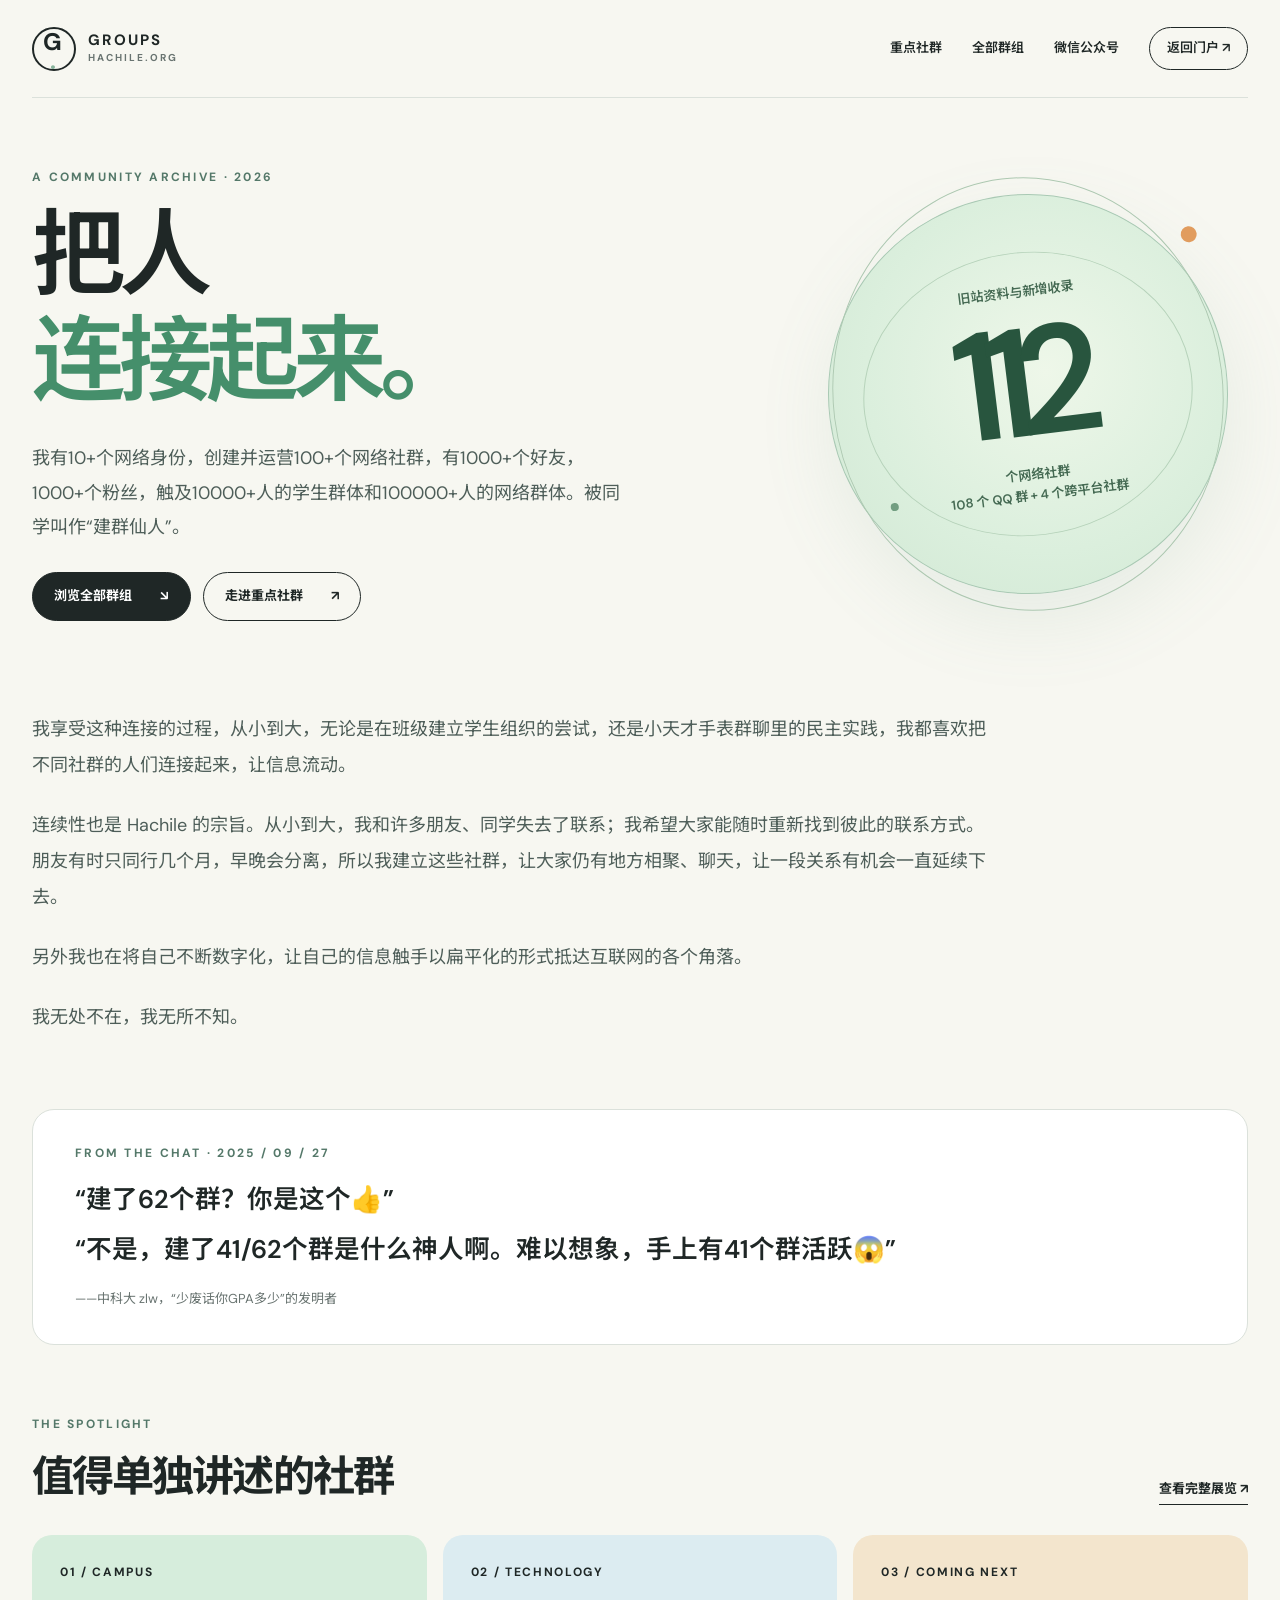
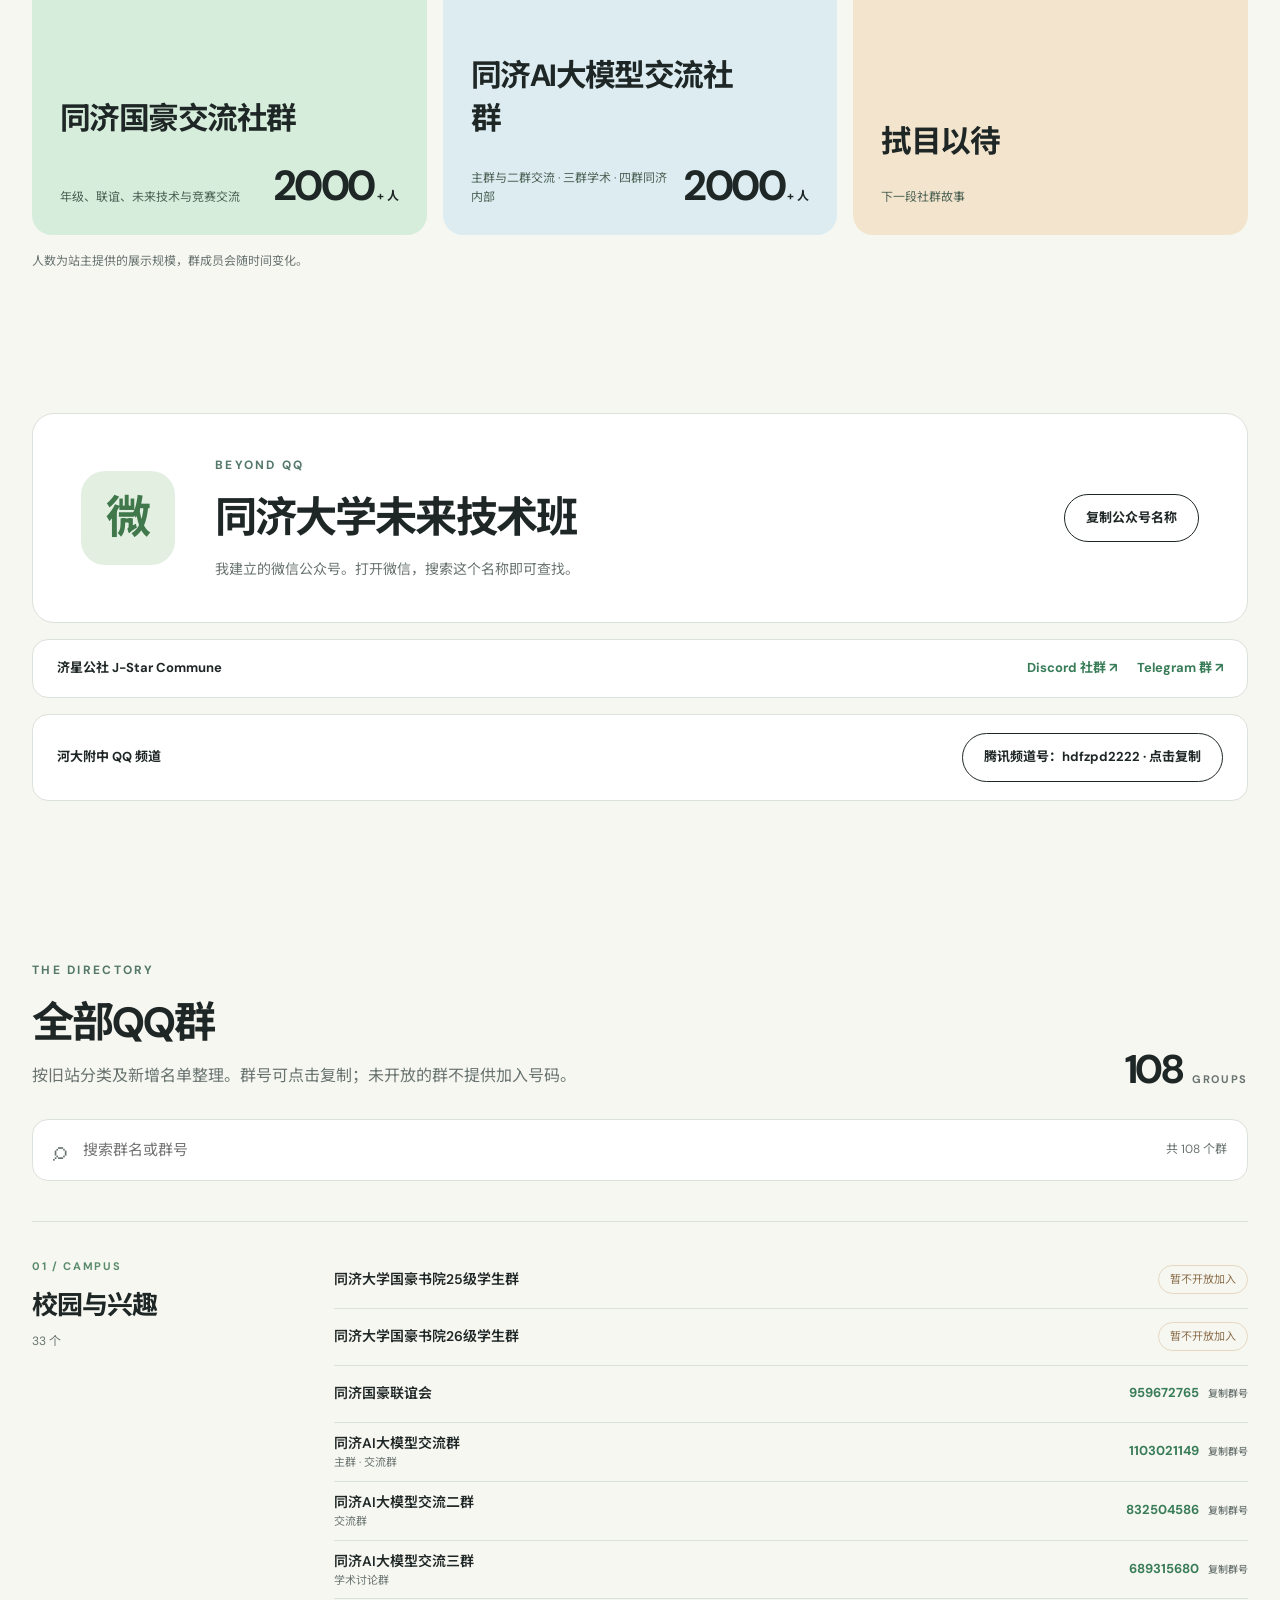
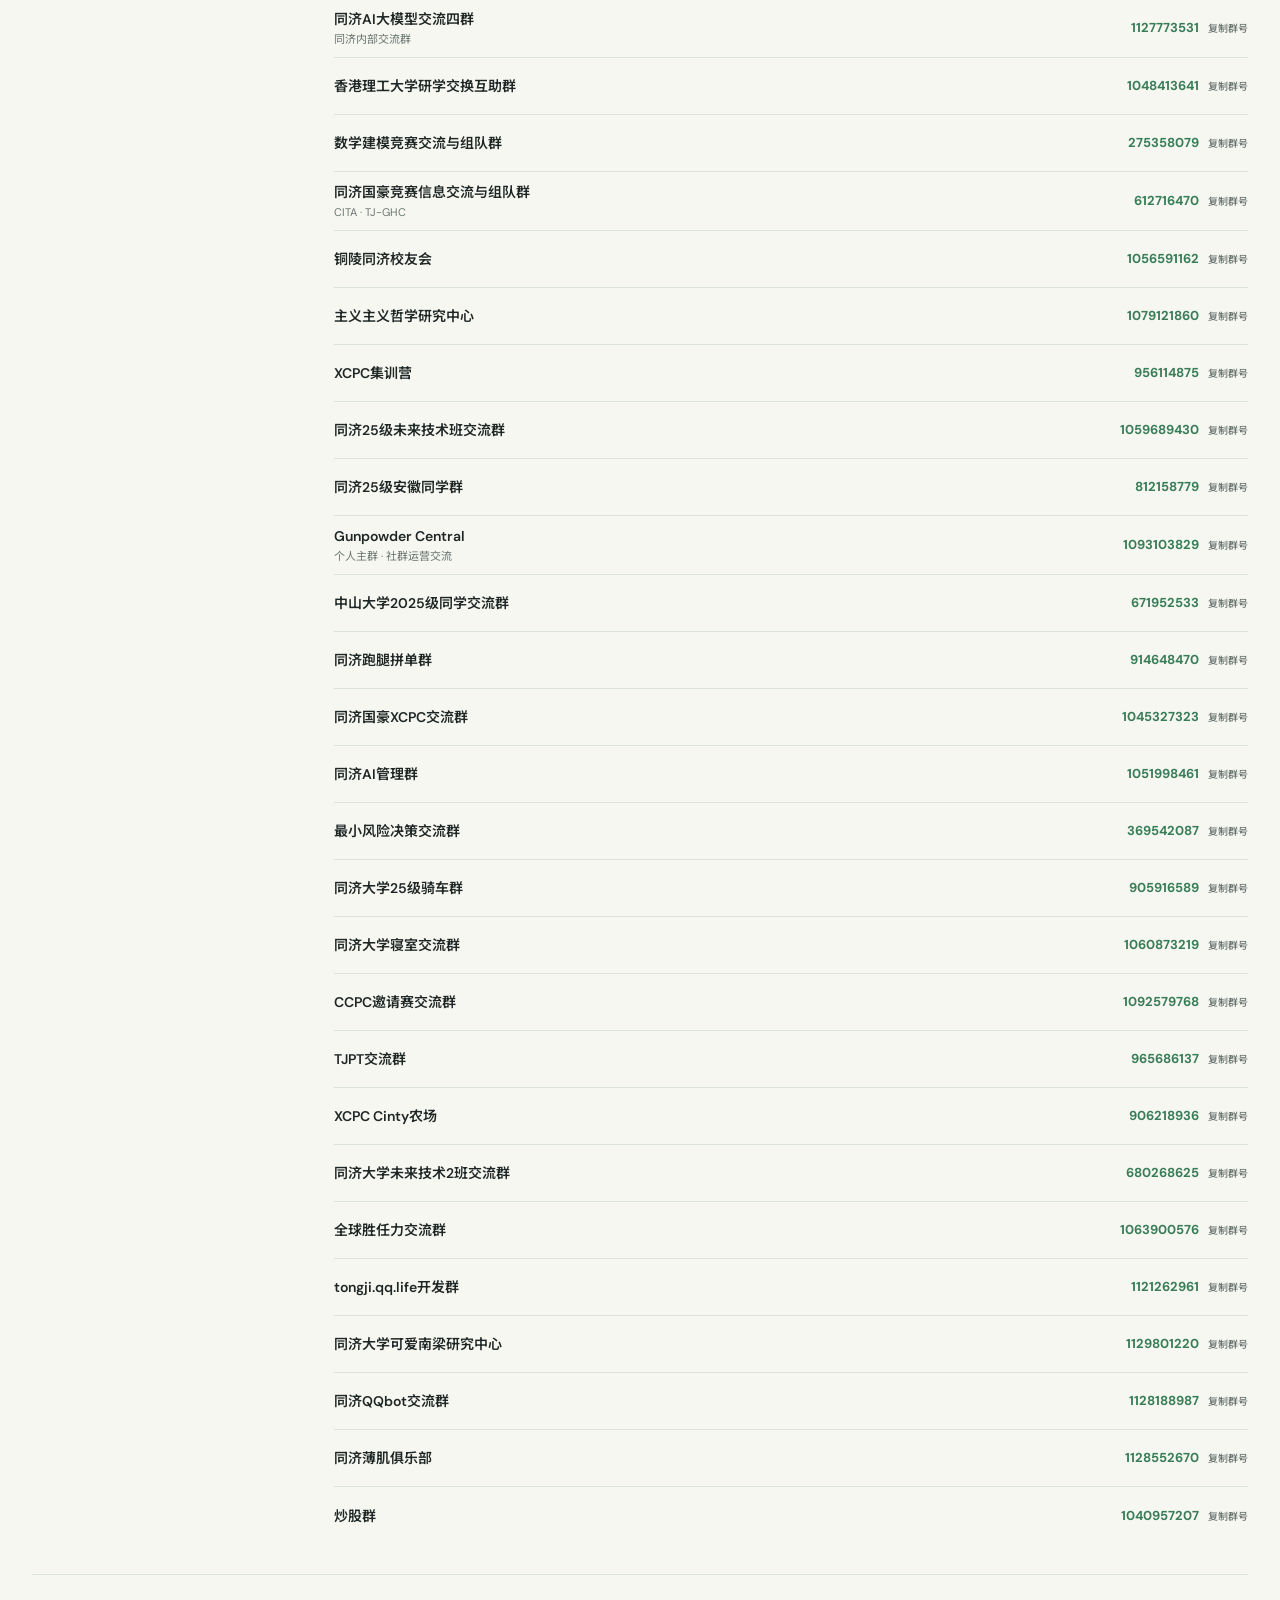
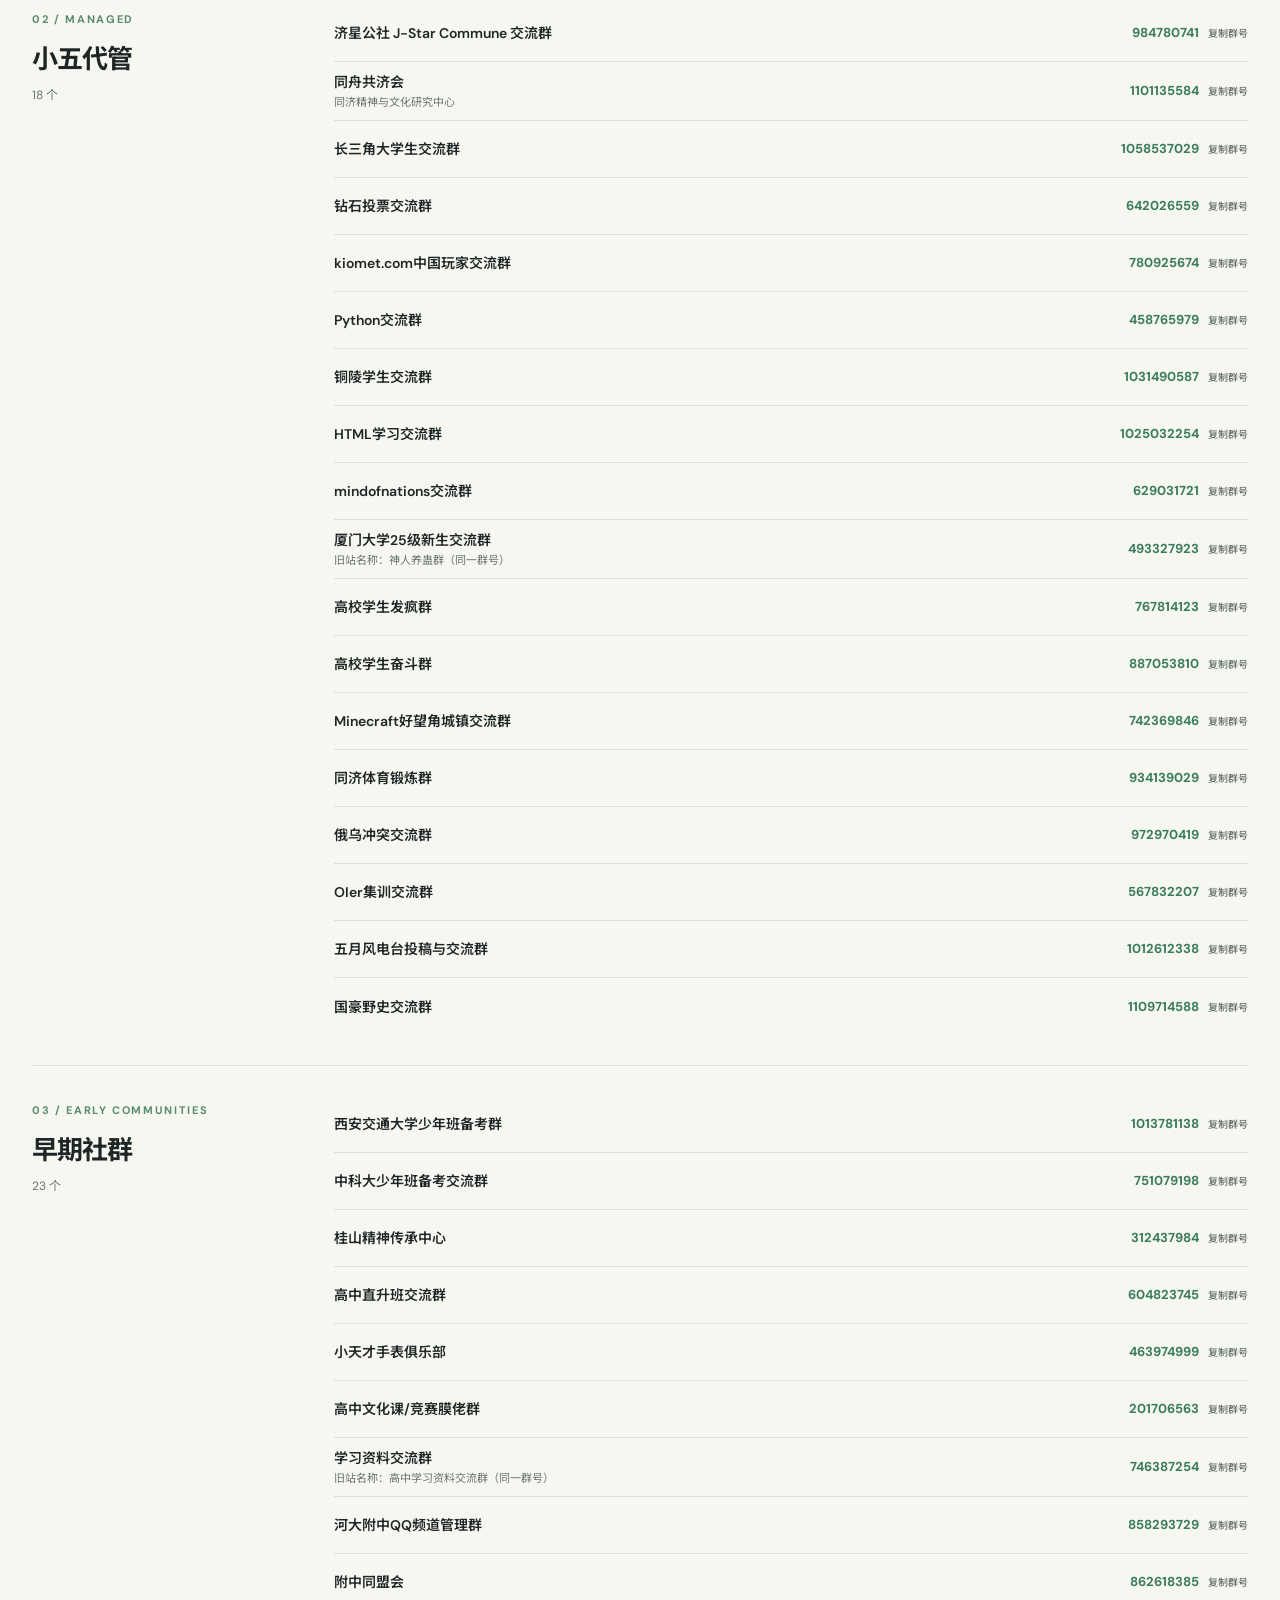
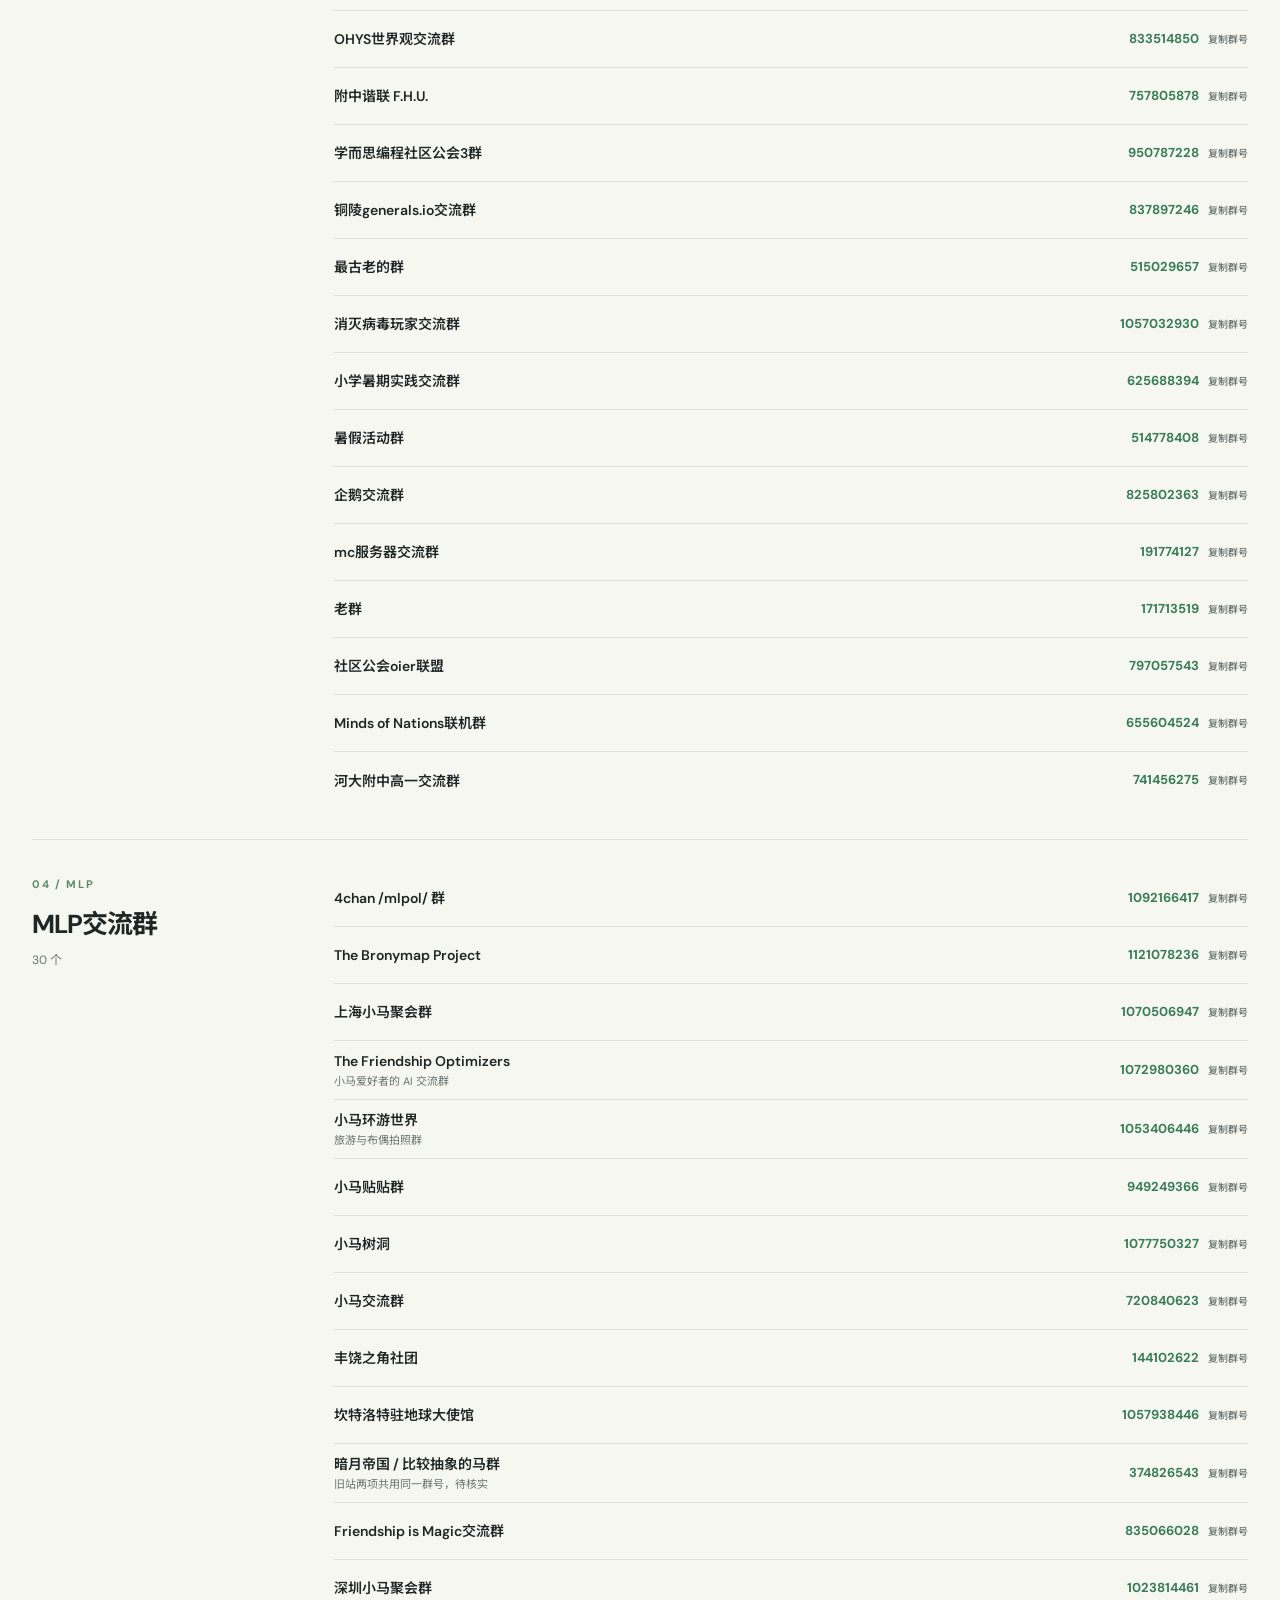
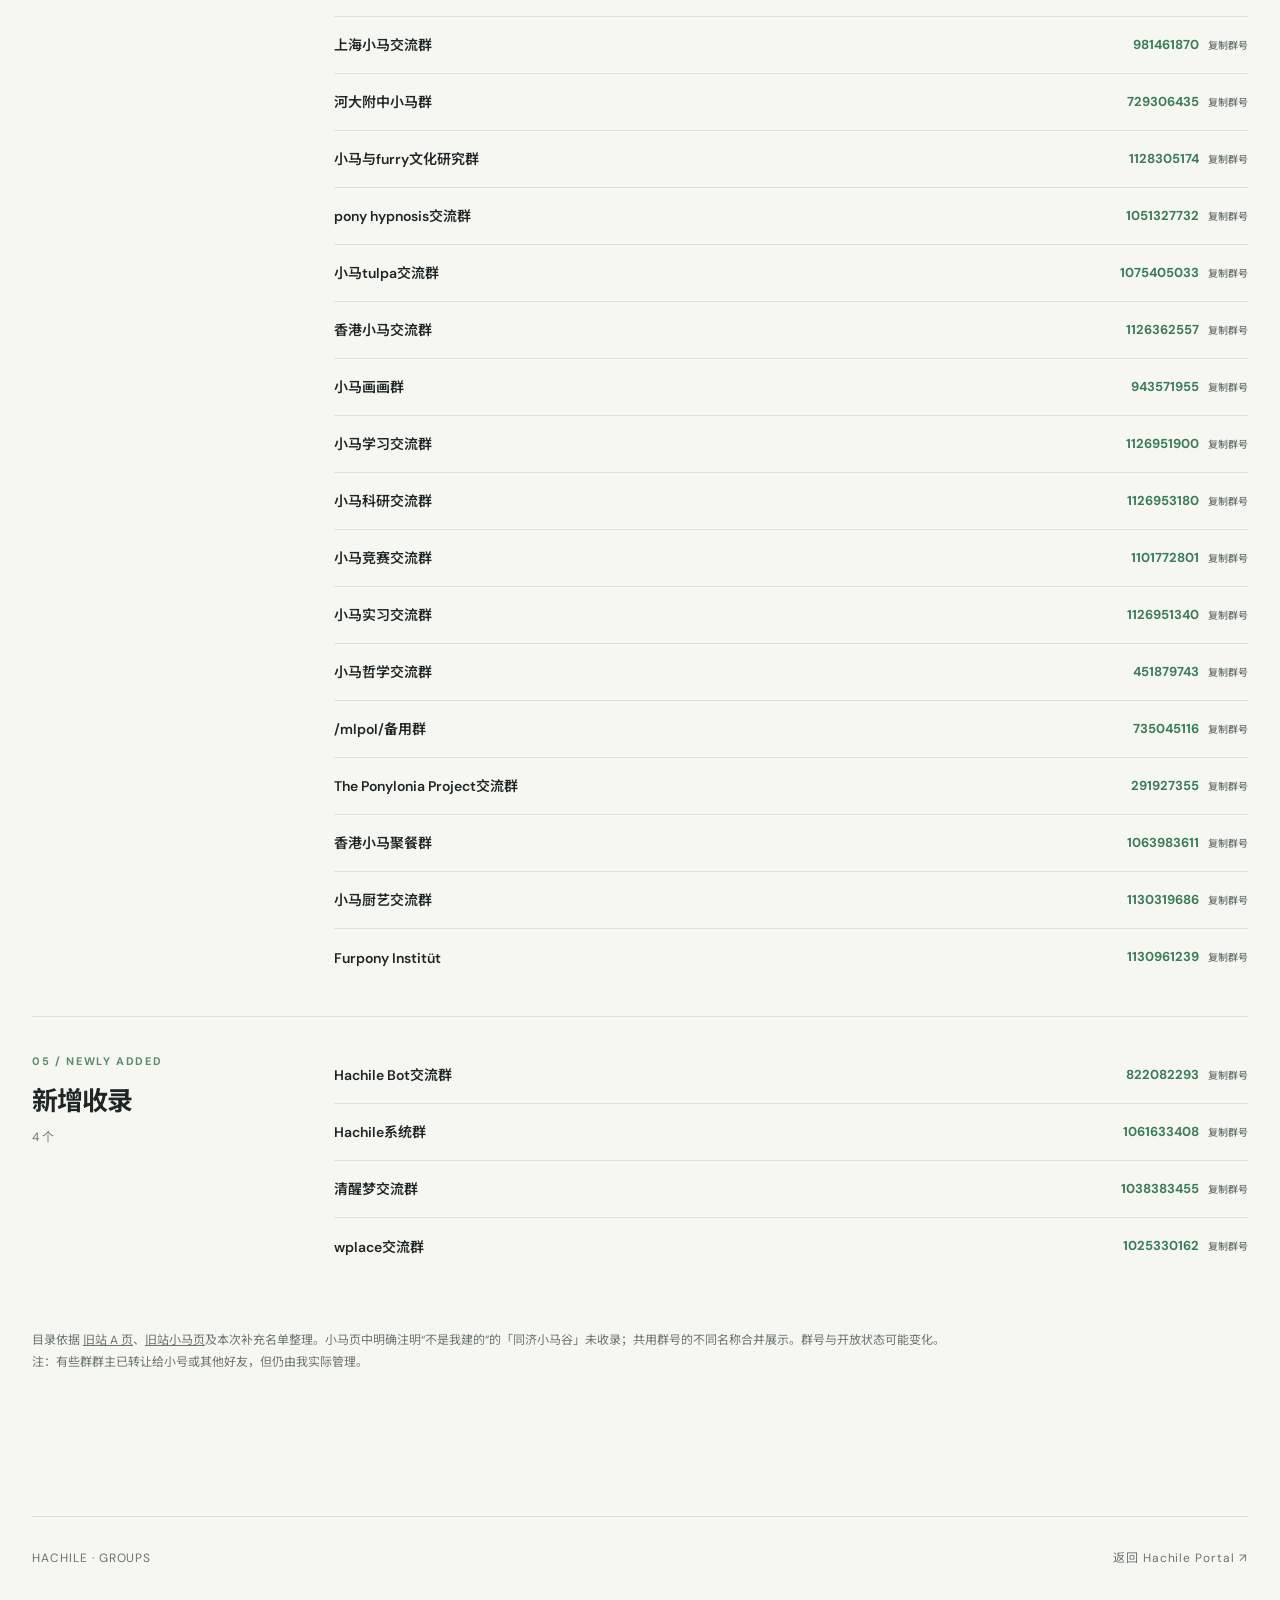
==== commit 63a7cb6a: "feat: add stock trading group to community directory" ====
--- a/index.html
+++ b/index.html
@@ -19,7 +19,7 @@
   <main>
     <section class="hero wrap">
       <div class="hero-copy"><p class="eyebrow">A COMMUNITY ARCHIVE · 2026</p><h1>把人<br><em>连接起来。</em></h1><p class="lead">我有10+个网络身份，创建并运营100+个网络社群，有1000+个好友，1000+个粉丝，触及10000+人的学生群体和100000+人的网络群体。被同学叫作“建群仙人”。</p><div class="hero-actions"><a class="button primary" href="#directory">浏览全部群组 <span>↘</span></a><a class="button secondary" href="/featured/">走进重点社群 <span>↗</span></a></div></div>
-      <div class="hero-stat" aria-label="收录 111 个网络社群，包括 107 个 QQ 群和 4 个跨平台社群"><span class="stat-top">旧站资料与新增收录</span><strong>111</strong><span class="stat-bottom">个网络社群<br>107 个 QQ 群 + 4 个跨平台社群</span><span class="stat-orbit" aria-hidden="true"></span></div>
+      <div class="hero-stat" aria-label="收录 112 个网络社群，包括 108 个 QQ 群和 4 个跨平台社群"><span class="stat-top">旧站资料与新增收录</span><strong>112</strong><span class="stat-bottom">个网络社群<br>108 个 QQ 群 + 4 个跨平台社群</span><span class="stat-orbit" aria-hidden="true"></span></div>
     </section>
 
     <section class="community-intro wrap" aria-label="社群运营与 Hachile 宗旨">
@@ -51,10 +51,10 @@
     </section>
 
     <section class="section directory-section wrap" id="directory">
-      <div class="section-heading"><div><p class="eyebrow">THE DIRECTORY</p><h2>全部QQ群</h2><p>按旧站分类及新增名单整理。群号可点击复制；未开放的群不提供加入号码。</p></div><span class="directory-count">107 <small>GROUPS</small></span></div>
-      <label class="search"><span aria-hidden="true">⌕</span><input id="group-search" type="search" placeholder="搜索群名或群号" aria-label="搜索群名或群号" autocomplete="off"><span id="search-count" aria-live="polite">共 107 个群</span></label>
+      <div class="section-heading"><div><p class="eyebrow">THE DIRECTORY</p><h2>全部QQ群</h2><p>按旧站分类及新增名单整理。群号可点击复制；未开放的群不提供加入号码。</p></div><span class="directory-count">108 <small>GROUPS</small></span></div>
+      <label class="search"><span aria-hidden="true">⌕</span><input id="group-search" type="search" placeholder="搜索群名或群号" aria-label="搜索群名或群号" autocomplete="off"><span id="search-count" aria-live="polite">共 108 个群</span></label>
 
-      <div class="category" id="campus"><div class="category-heading"><span>01 / CAMPUS</span><h3>校园与兴趣</h3><small>32 个</small></div><ul class="group-list">
+      <div class="category" id="campus"><div class="category-heading"><span>01 / CAMPUS</span><h3>校园与兴趣</h3><small>33 个</small></div><ul class="group-list">
         <li class="group"><span class="group-name">同济大学国豪书院25级学生群</span><span class="closed">暂不开放加入</span></li>
         <li class="group"><span class="group-name">同济大学国豪书院26级学生群</span><span class="closed">暂不开放加入</span></li>
         <li class="group"><span class="group-name">同济国豪联谊会</span><button class="copy-button" type="button" data-copy="959672765">959672765 <small>复制群号</small></button></li>
@@ -87,6 +87,7 @@
         <li class="group"><span class="group-name">同济大学可爱南梁研究中心</span><button class="copy-button" type="button" data-copy="1129801220">1129801220 <small>复制群号</small></button></li>
         <li class="group"><span class="group-name">同济QQbot交流群</span><button class="copy-button" type="button" data-copy="1128188987">1128188987 <small>复制群号</small></button></li>
         <li class="group"><span class="group-name">同济薄肌俱乐部</span><button class="copy-button" type="button" data-copy="1128552670">1128552670 <small>复制群号</small></button></li>
+        <li class="group"><span class="group-name">炒股群</span><button class="copy-button" type="button" data-copy="1040957207">1040957207 <small>复制群号</small></button></li>
       </ul></div>
 
       <div class="category" id="managed"><div class="category-heading"><span>02 / MANAGED</span><h3>小五代管</h3><small>18 个</small></div><ul class="group-list">
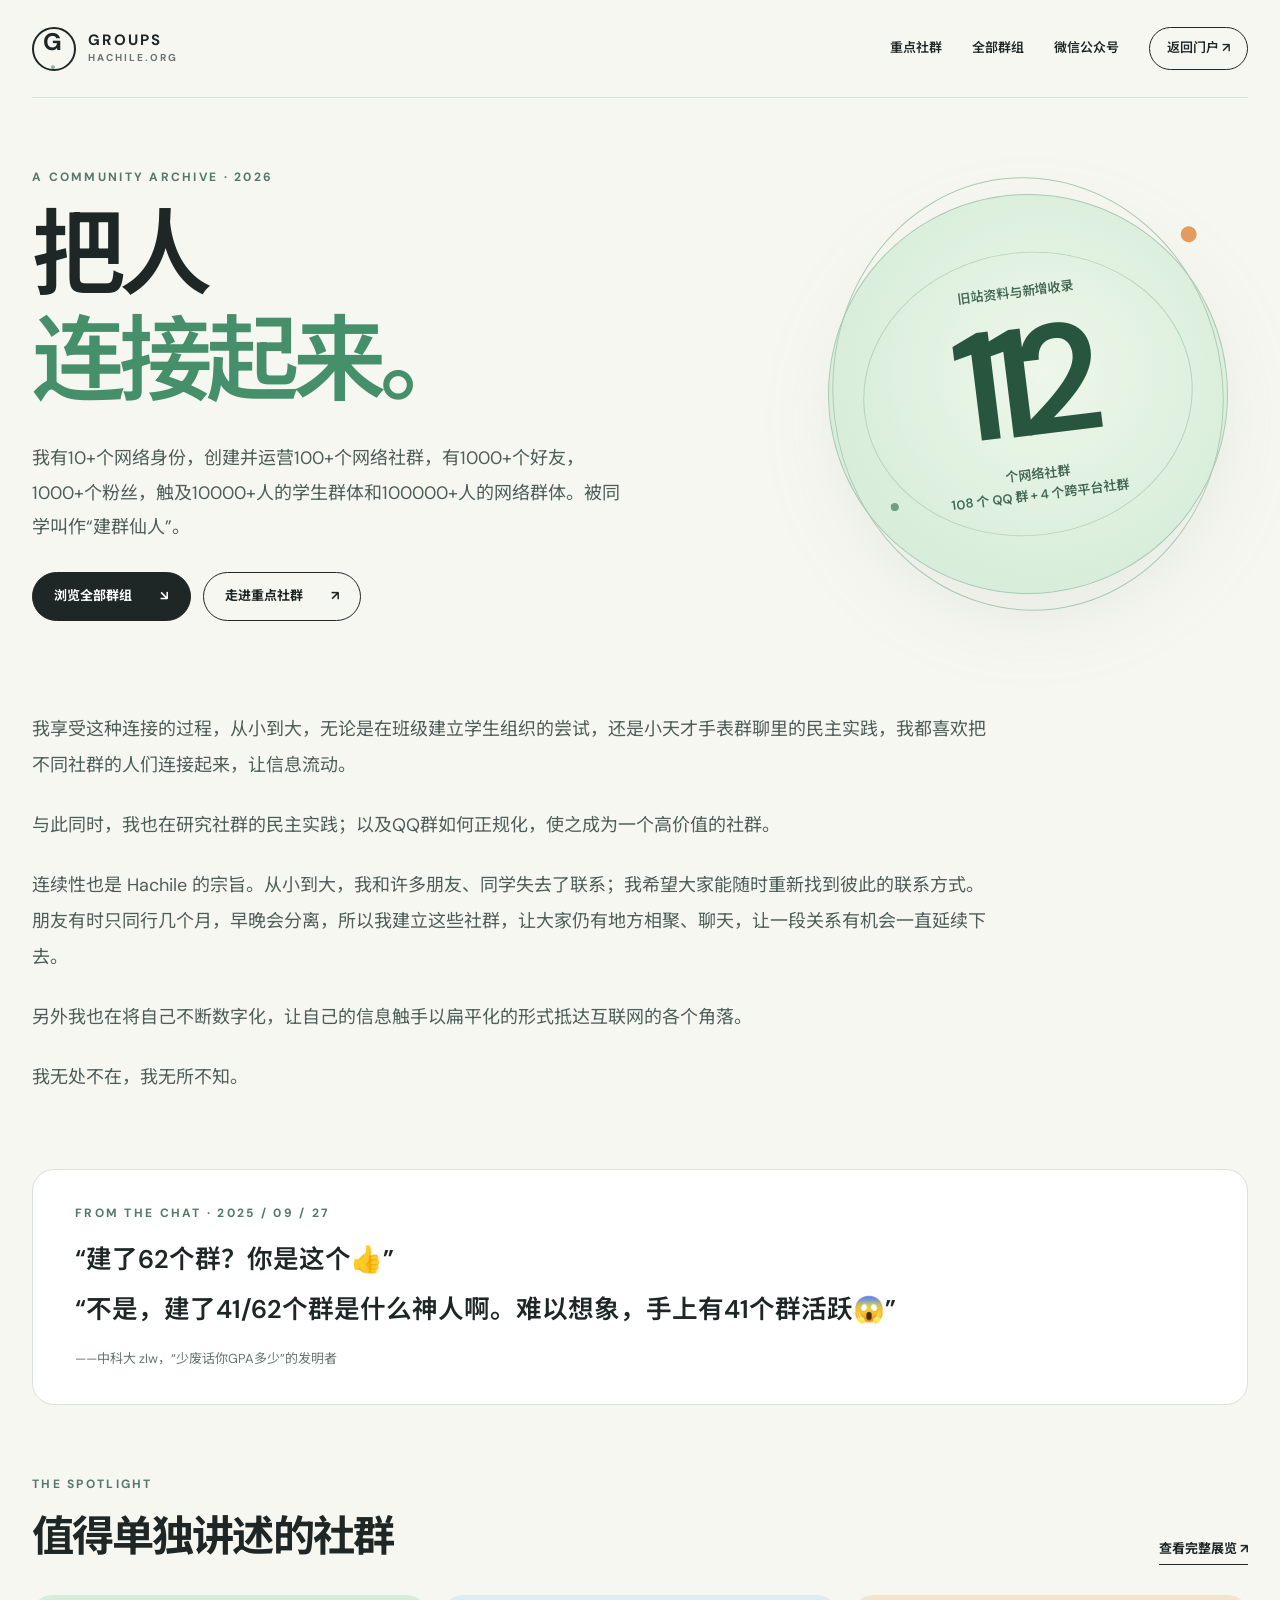
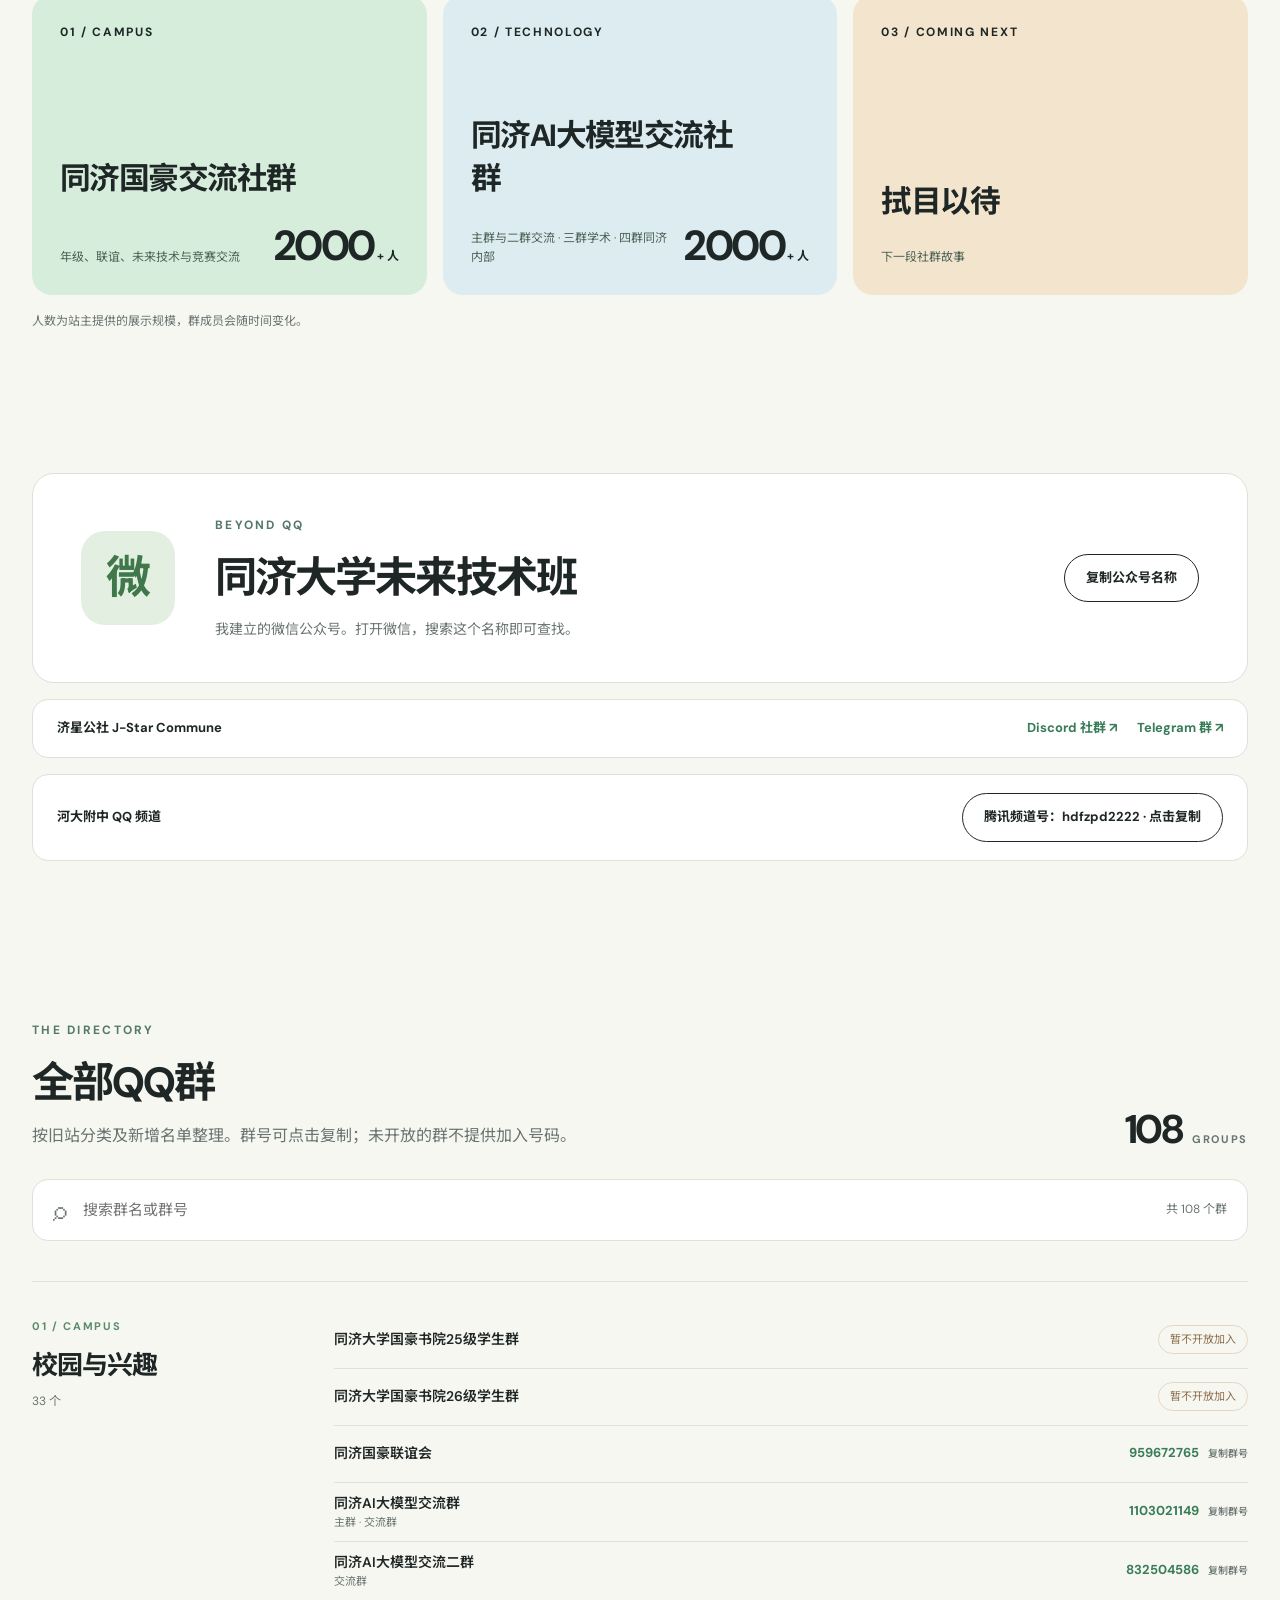
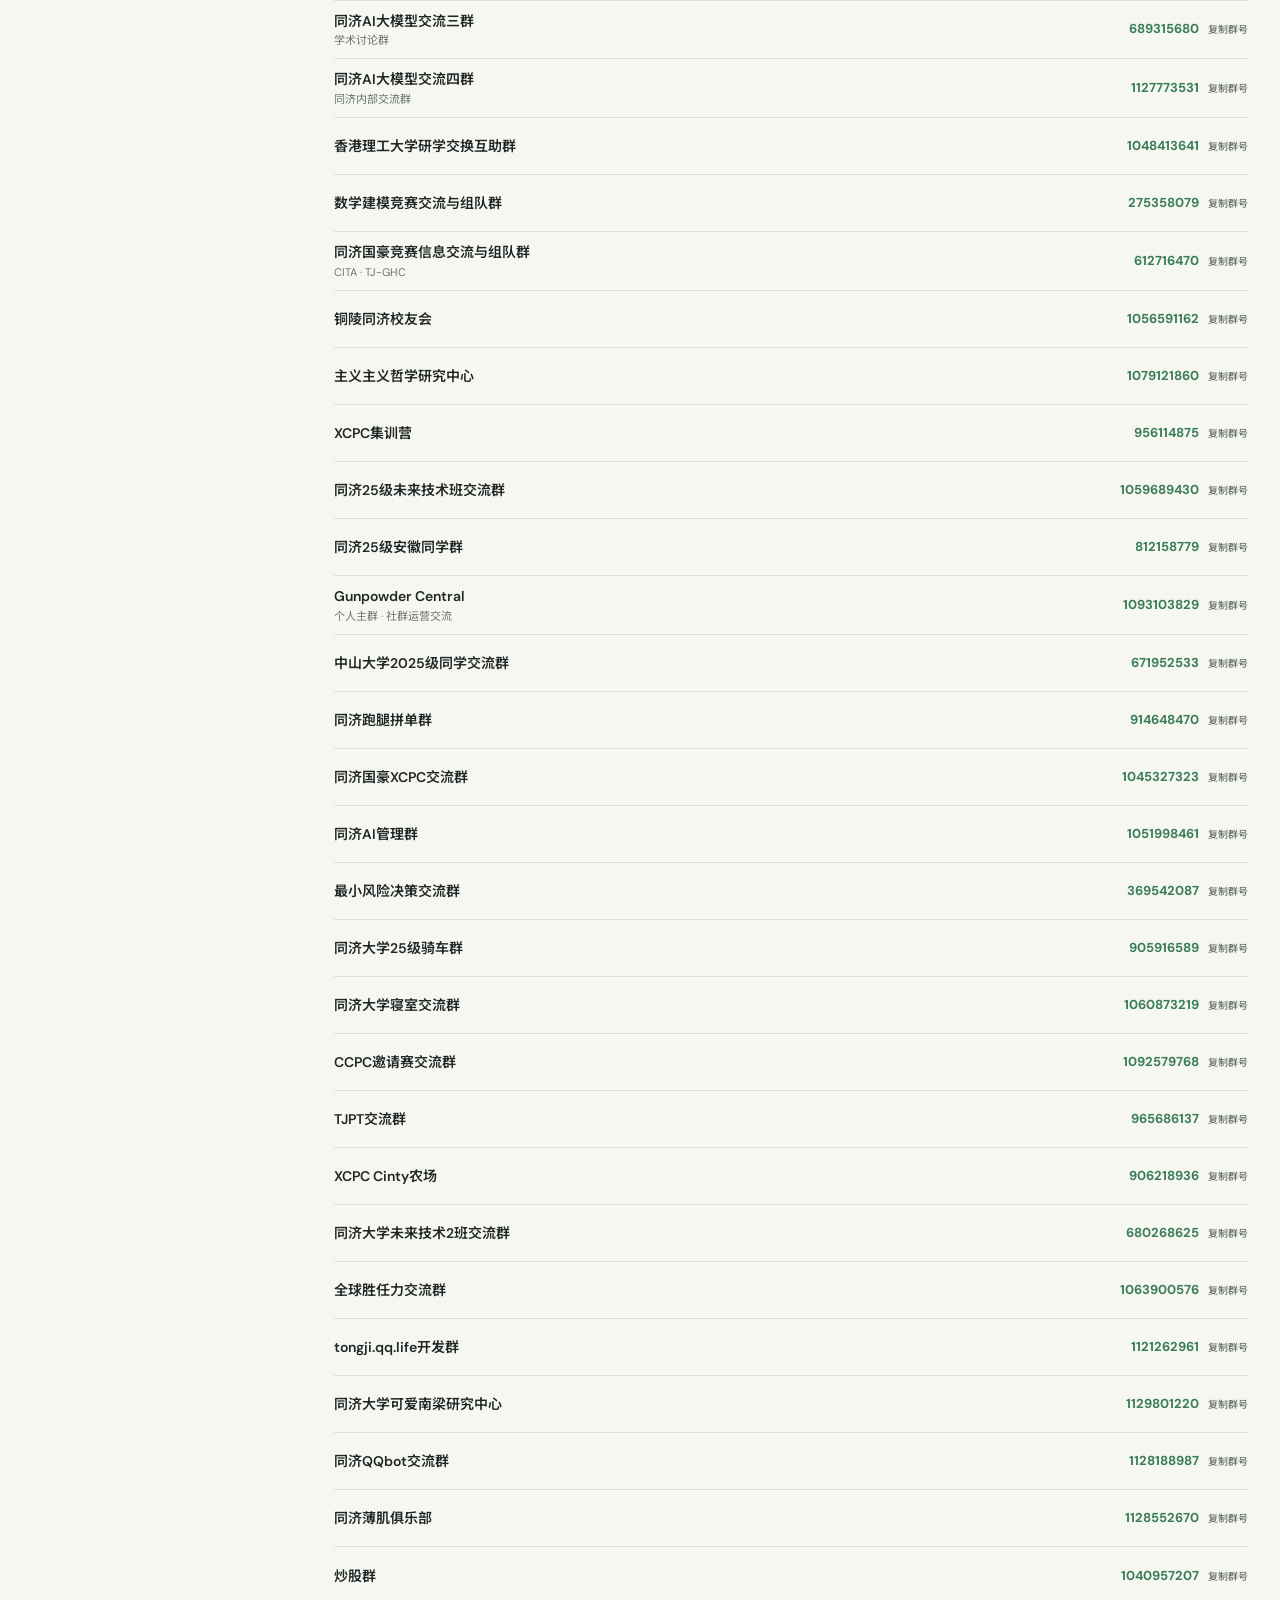
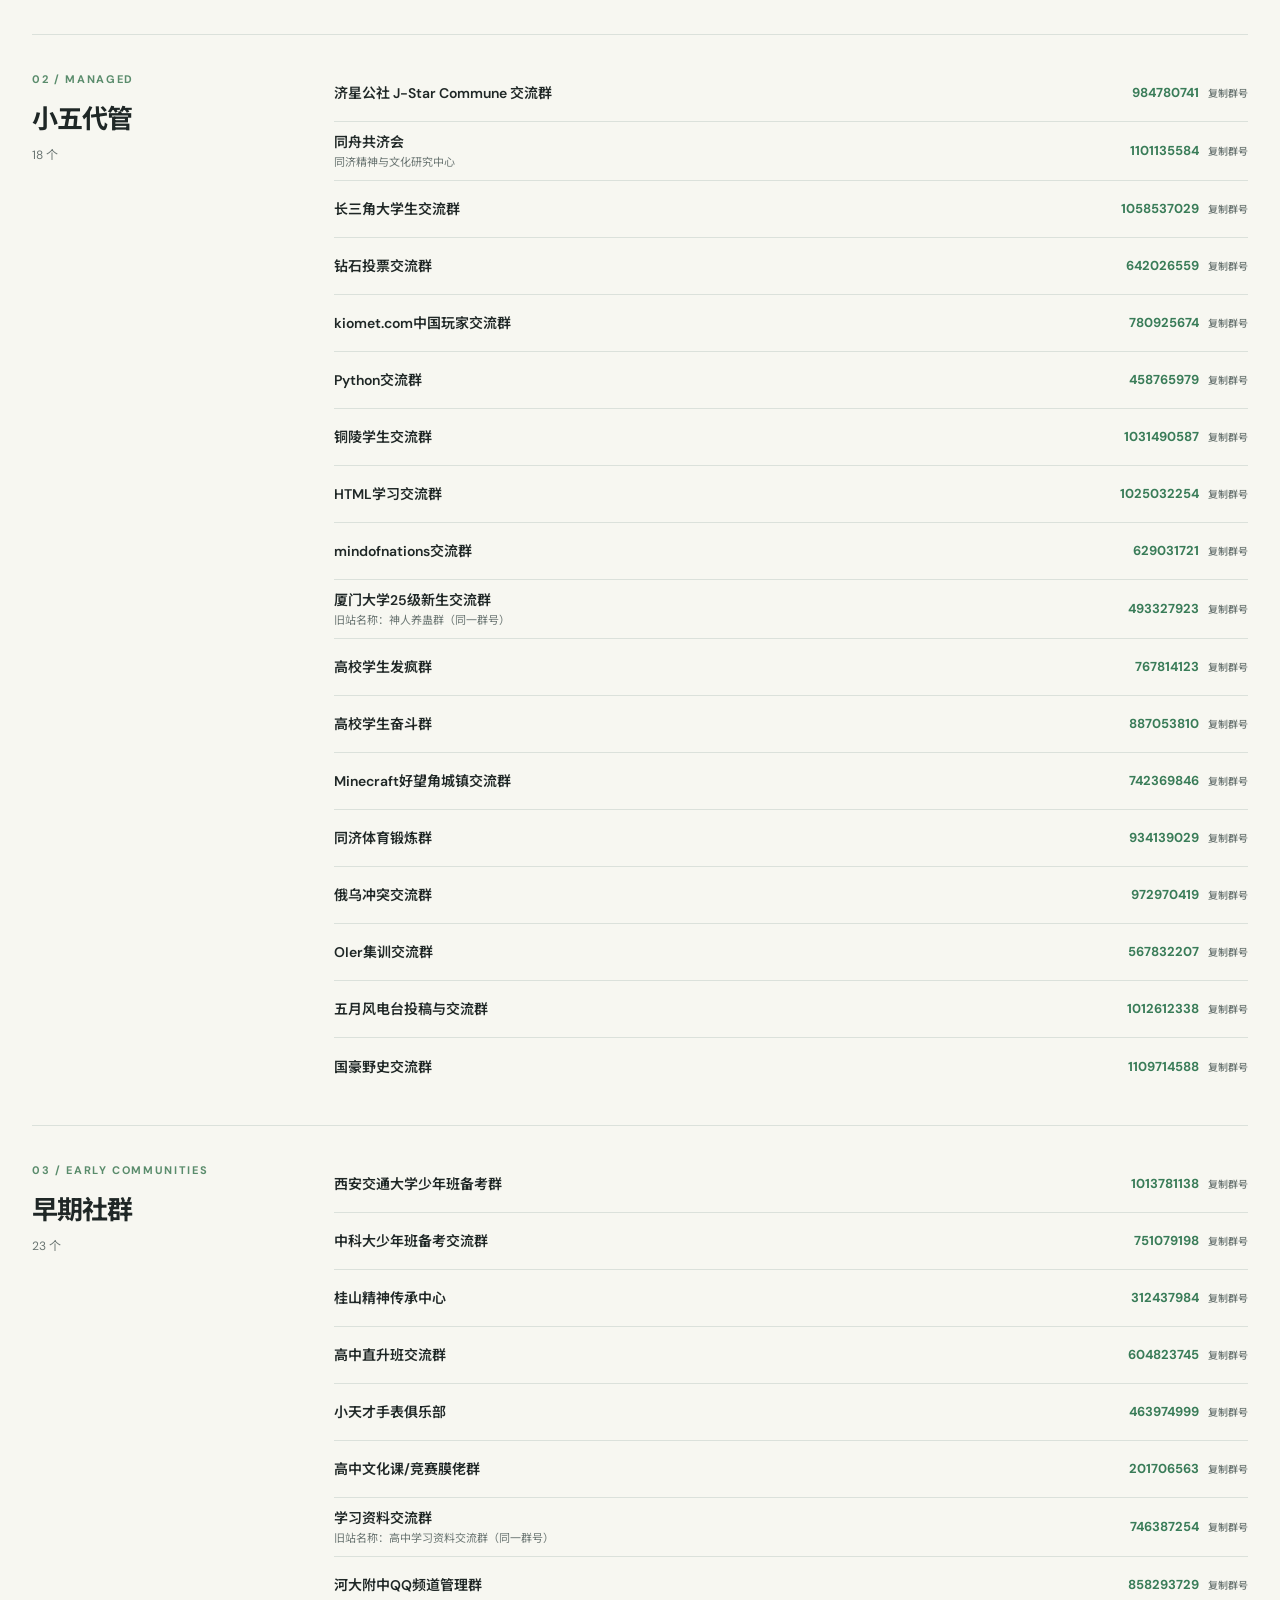
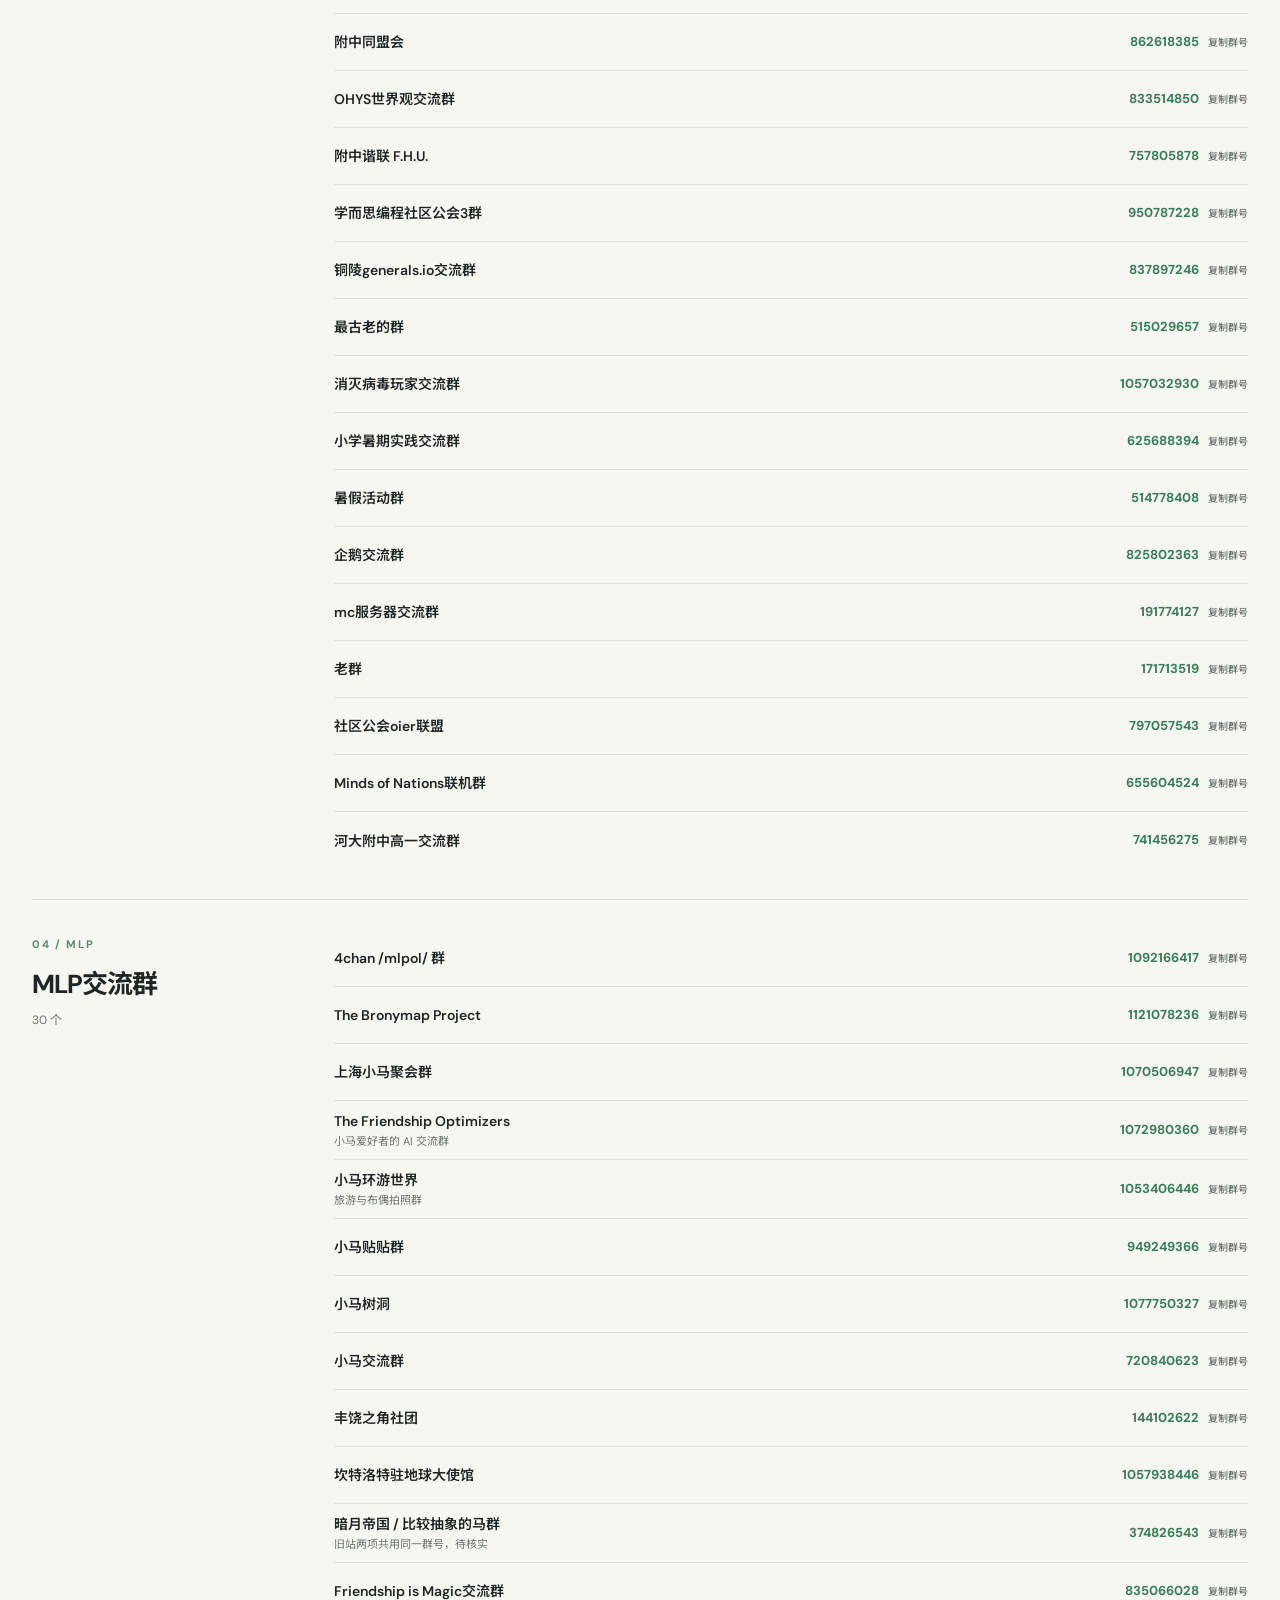
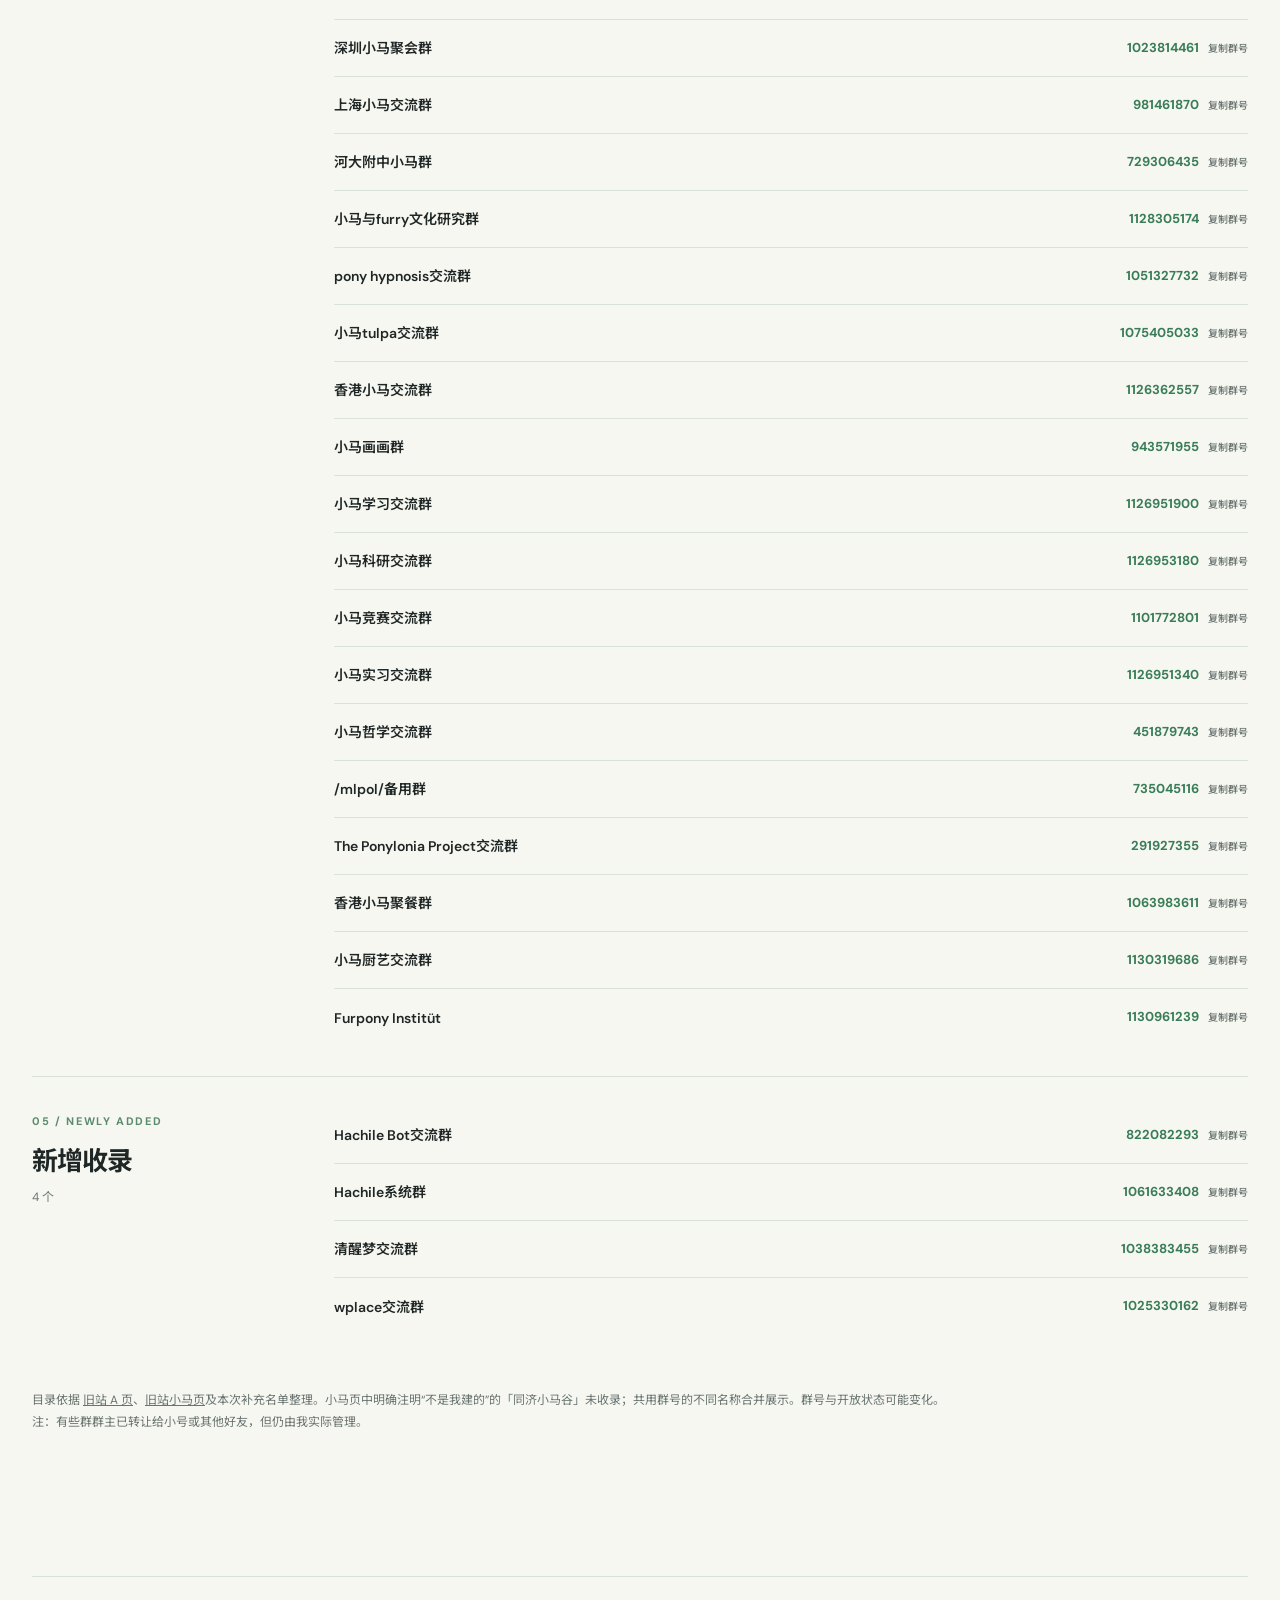
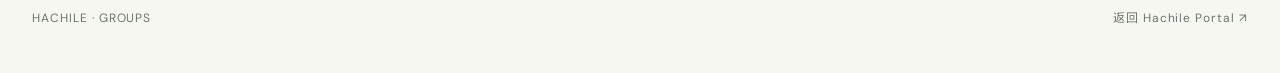
==== commit 70db9864: "docs: add community democracy and formalization research interests" ====
--- a/index.html
+++ b/index.html
@@ -24,6 +24,7 @@
 
     <section class="community-intro wrap" aria-label="社群运营与 Hachile 宗旨">
       <p>我享受这种连接的过程，从小到大，无论是在班级建立学生组织的尝试，还是小天才手表群聊里的民主实践，我都喜欢把不同社群的人们连接起来，让信息流动。</p>
+      <p>与此同时，我也在研究社群的民主实践；以及QQ群如何正规化，使之成为一个高价值的社群。</p>
       <p>连续性也是 Hachile 的宗旨。从小到大，我和许多朋友、同学失去了联系；我希望大家能随时重新找到彼此的联系方式。朋友有时只同行几个月，早晚会分离，所以我建立这些社群，让大家仍有地方相聚、聊天，让一段关系有机会一直延续下去。</p>
       <p>另外我也在将自己不断数字化，让自己的信息触手以扁平化的形式抵达互联网的各个角落。</p>
       <p>我无处不在，我无所不知。</p>
